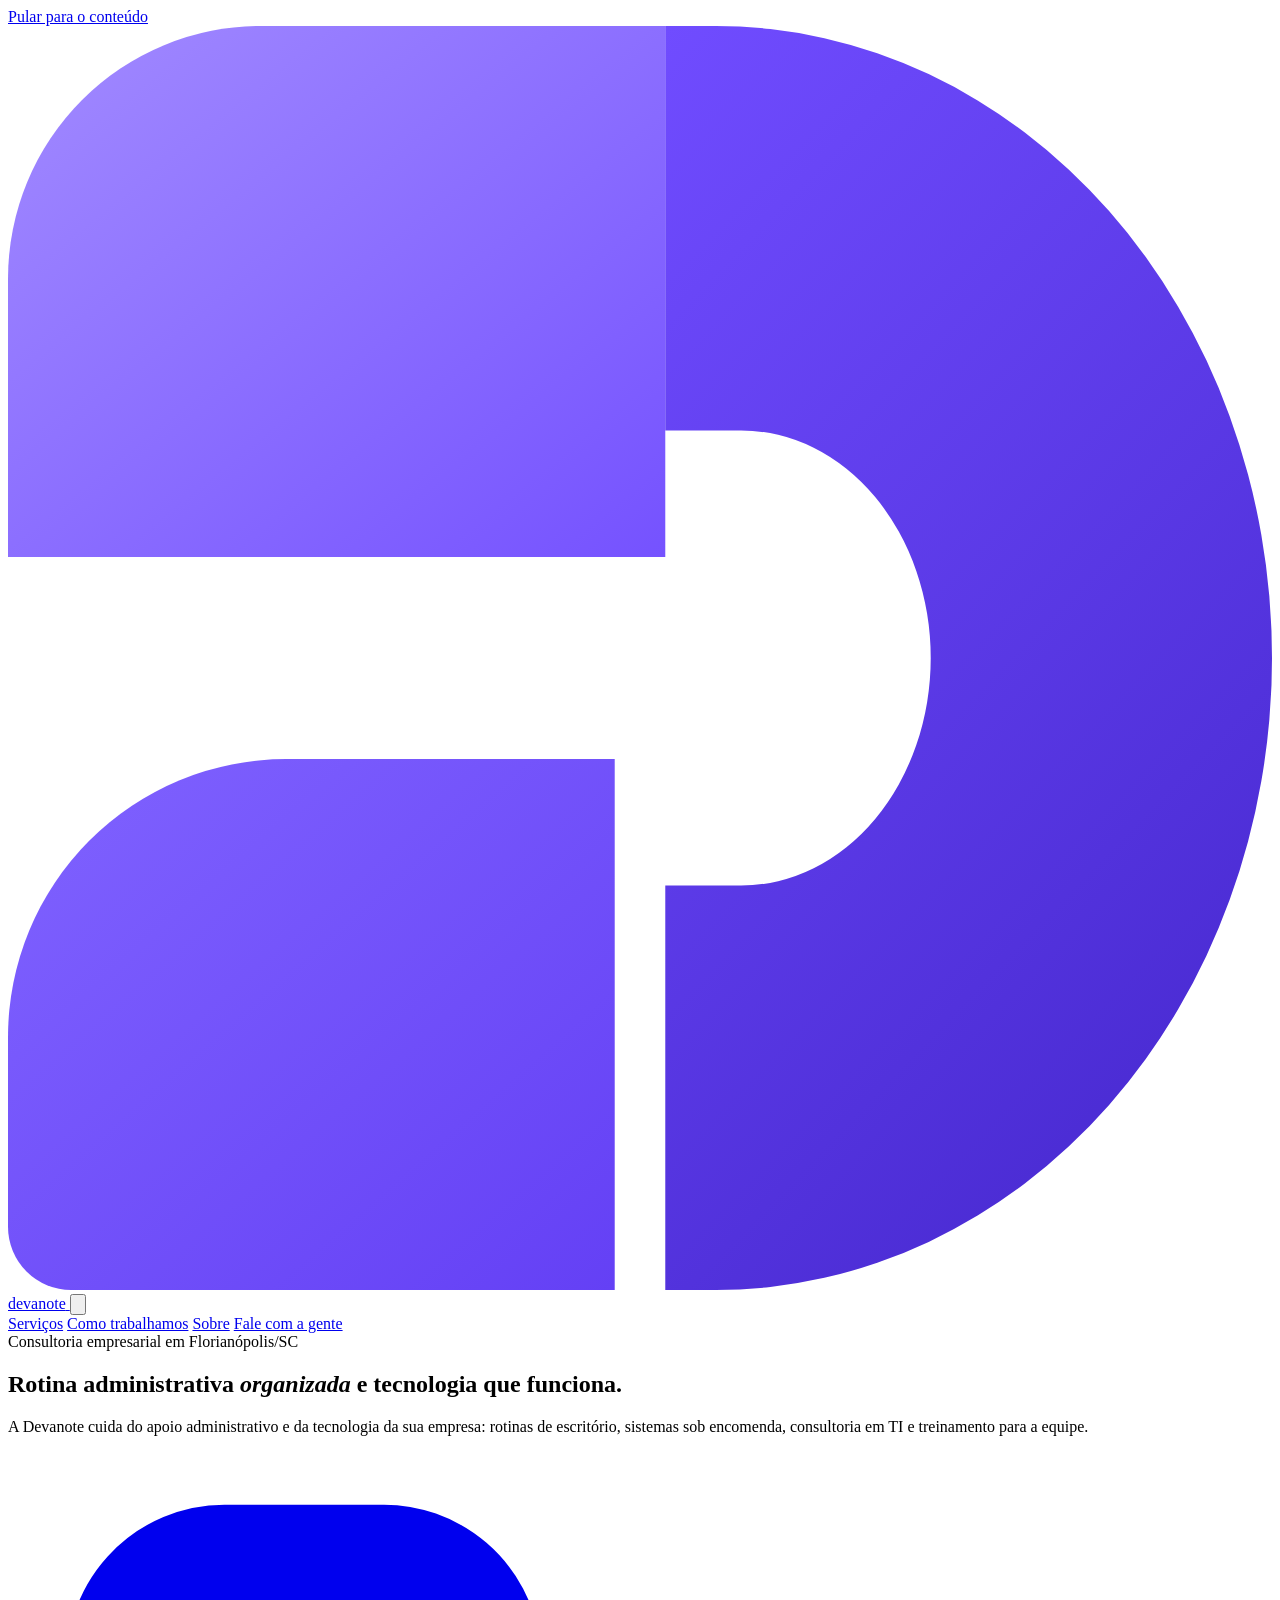
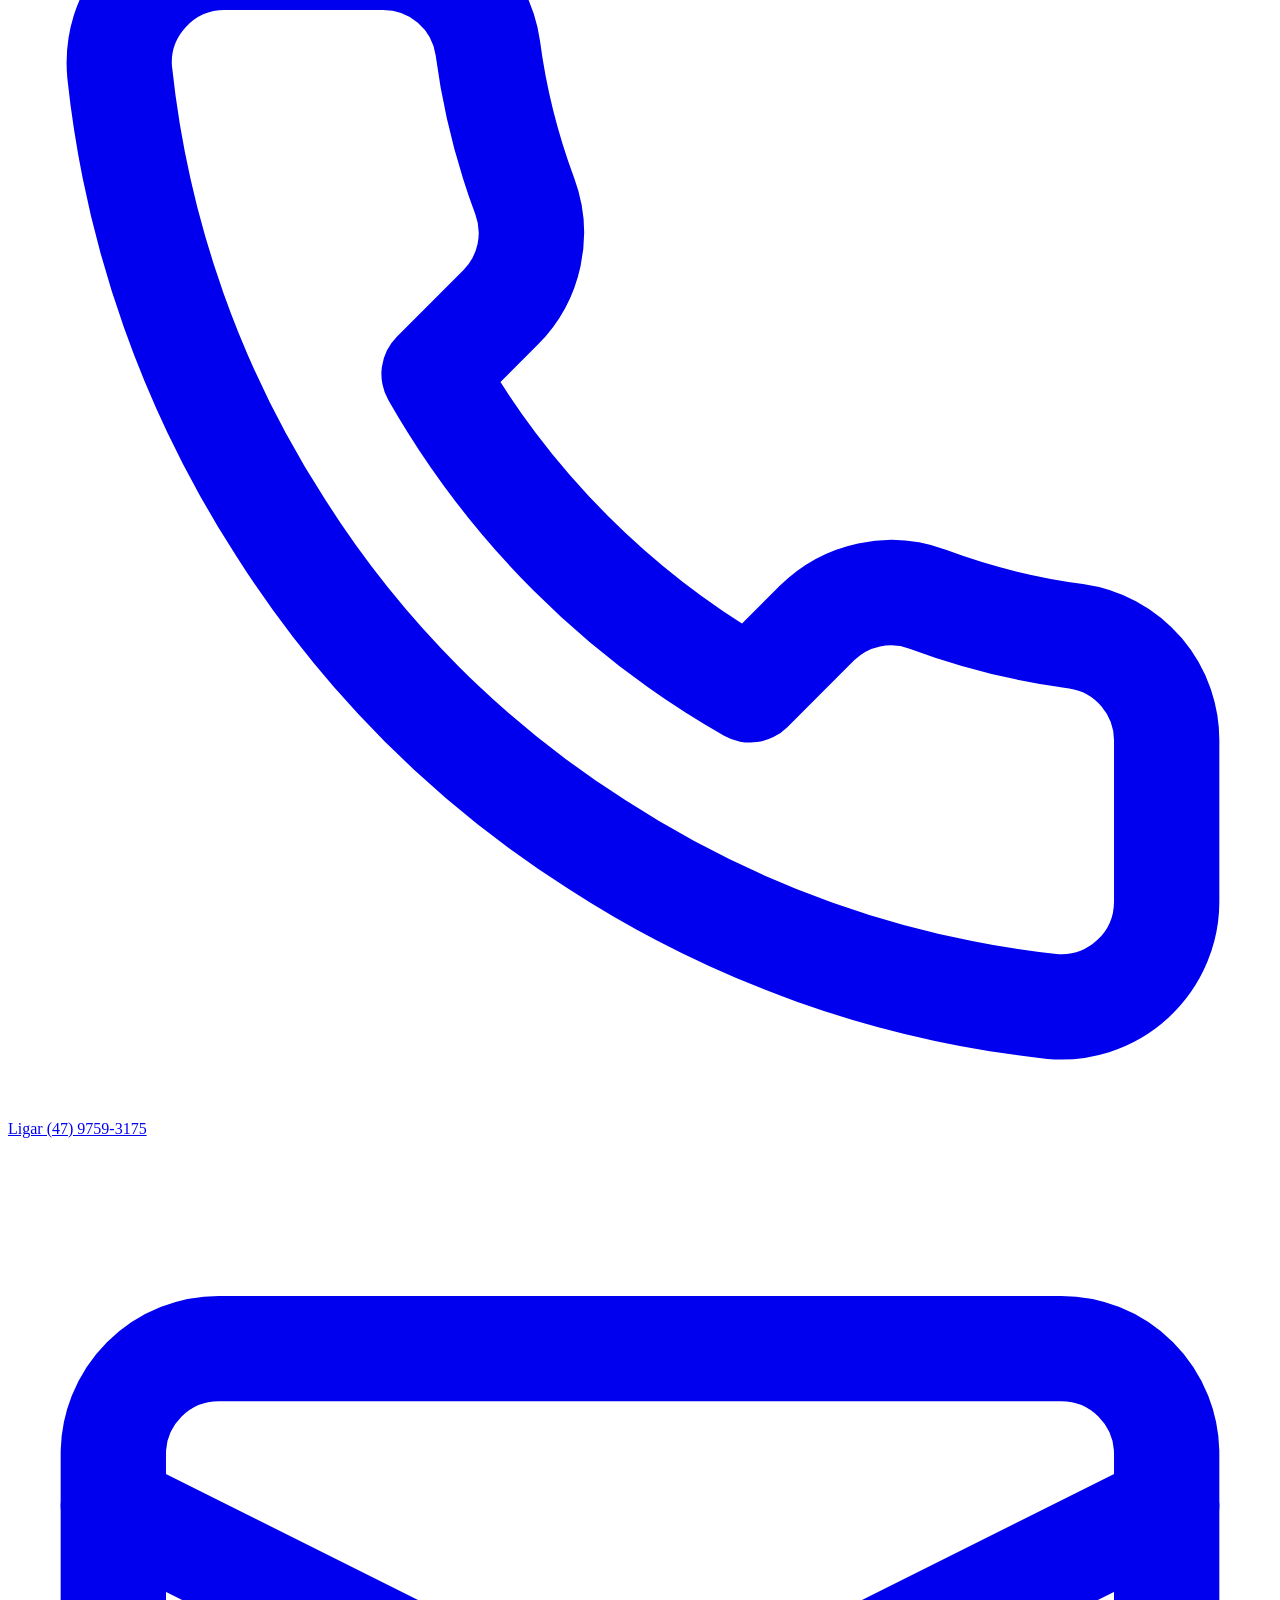
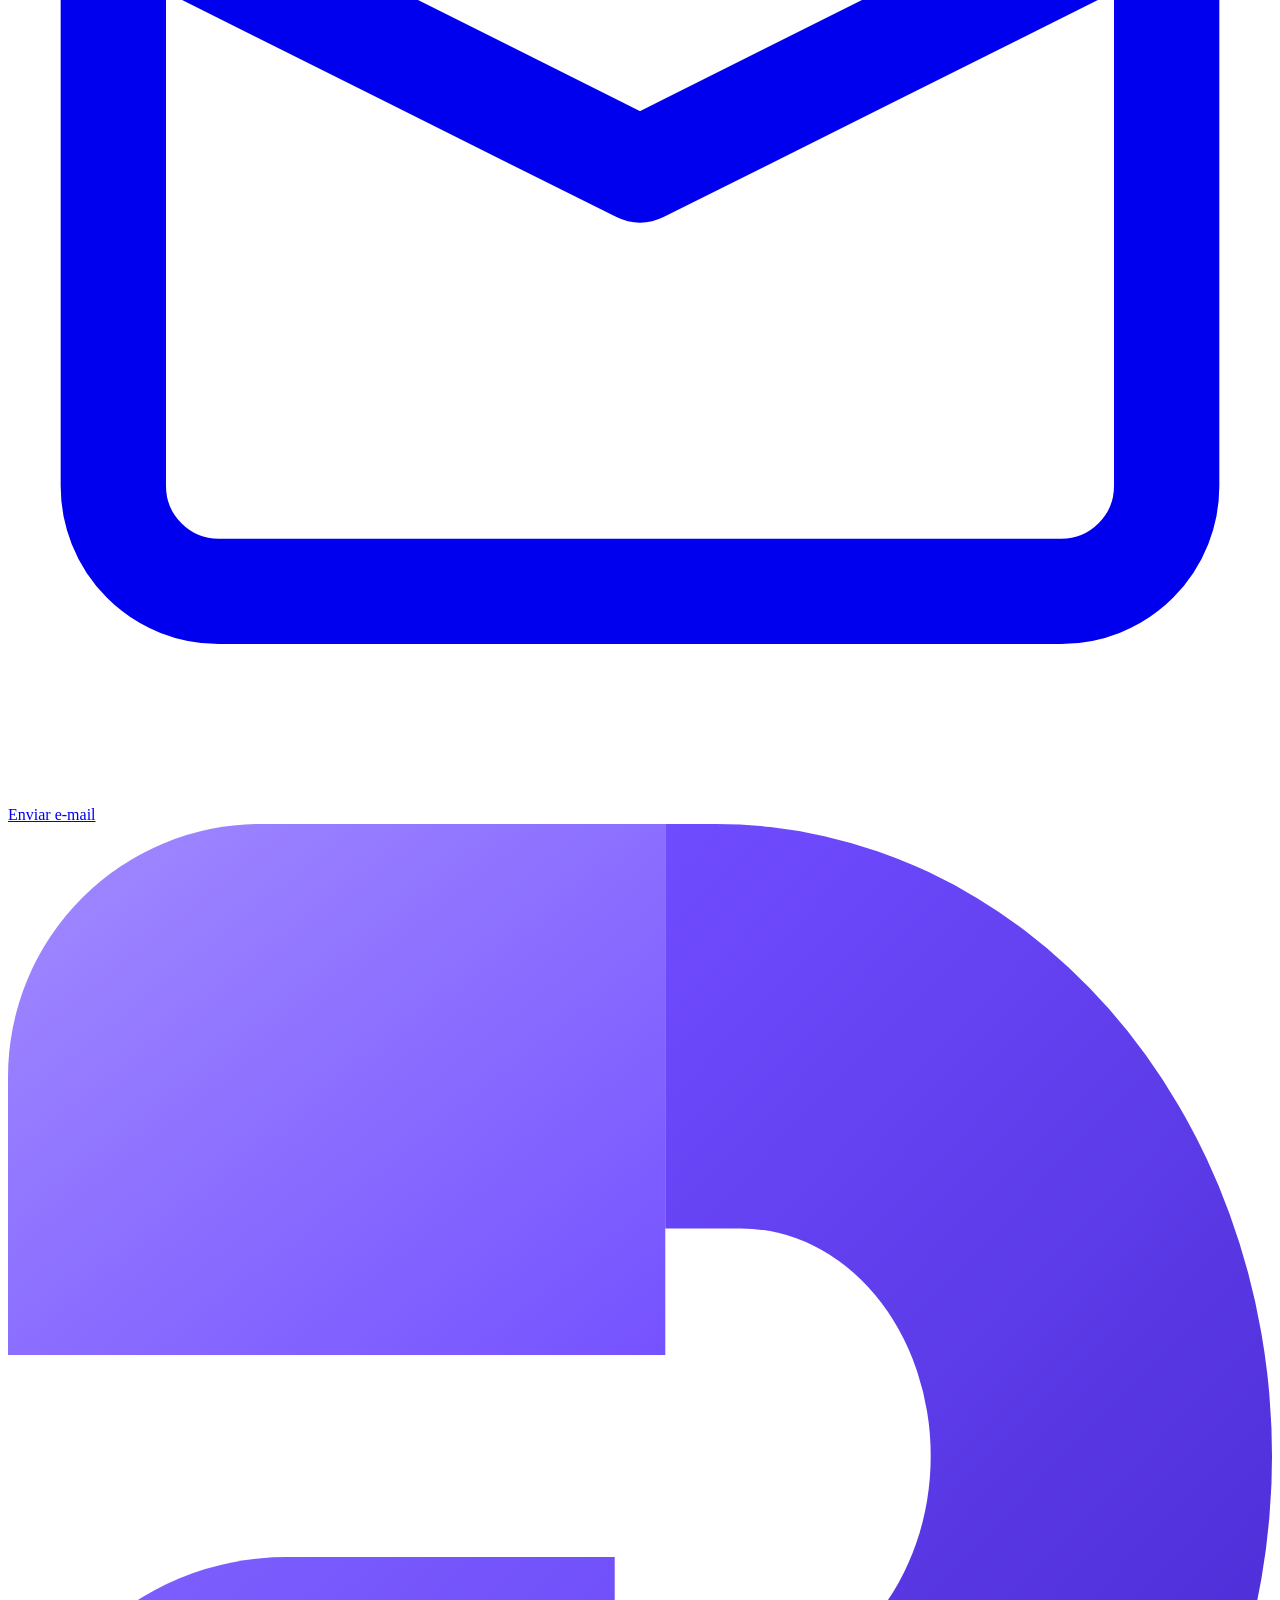
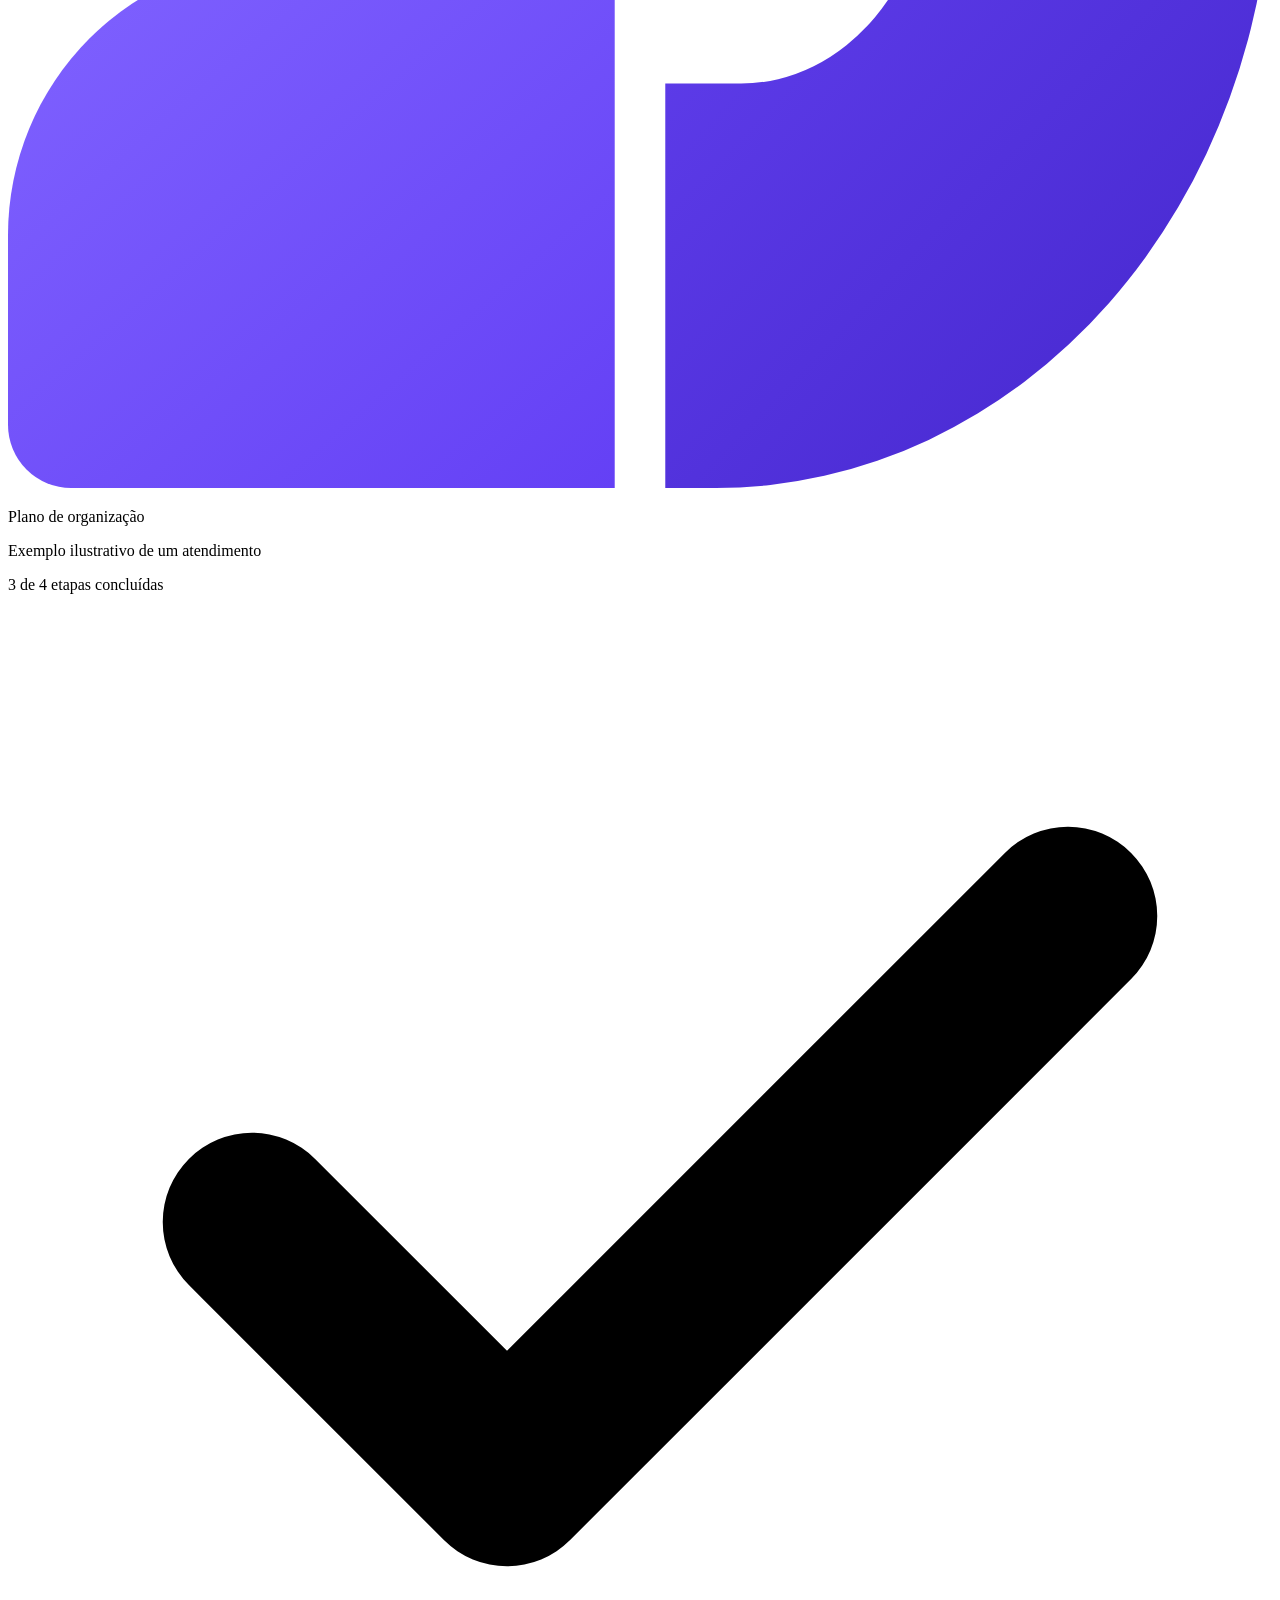
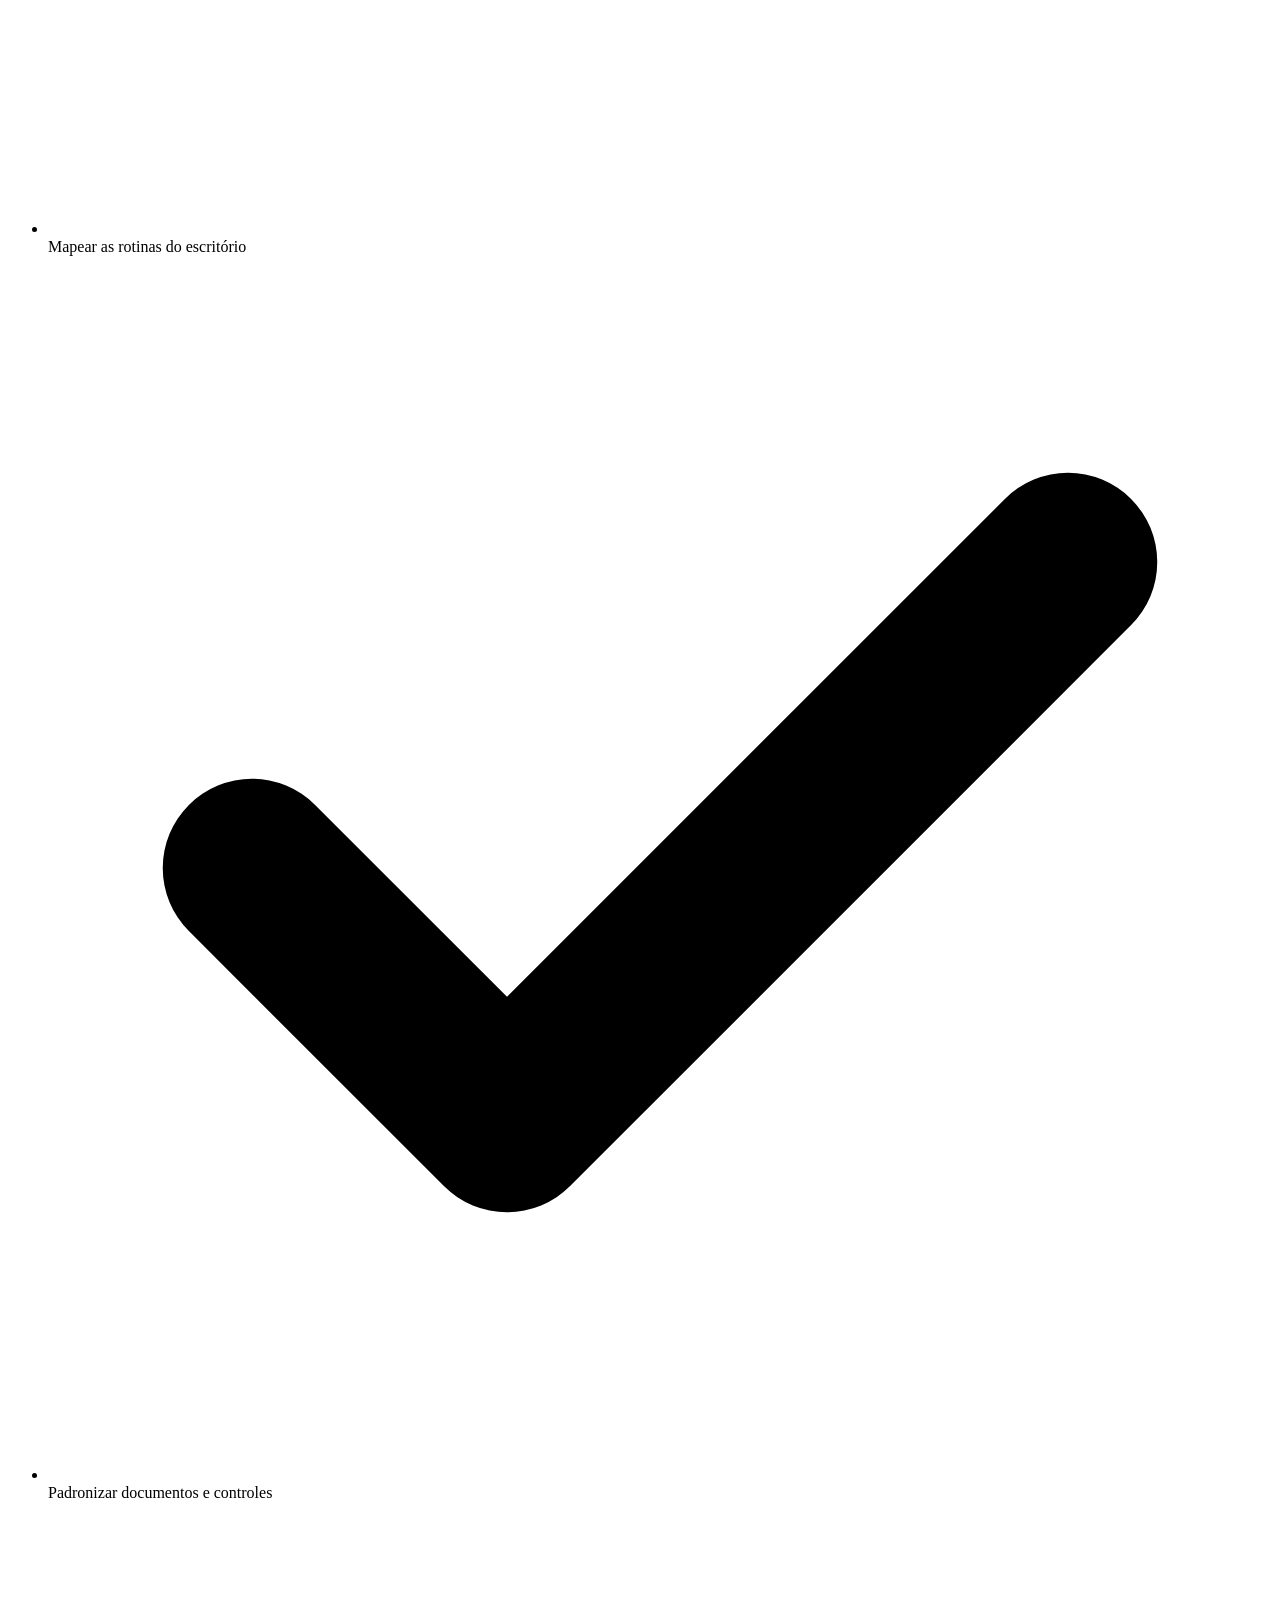
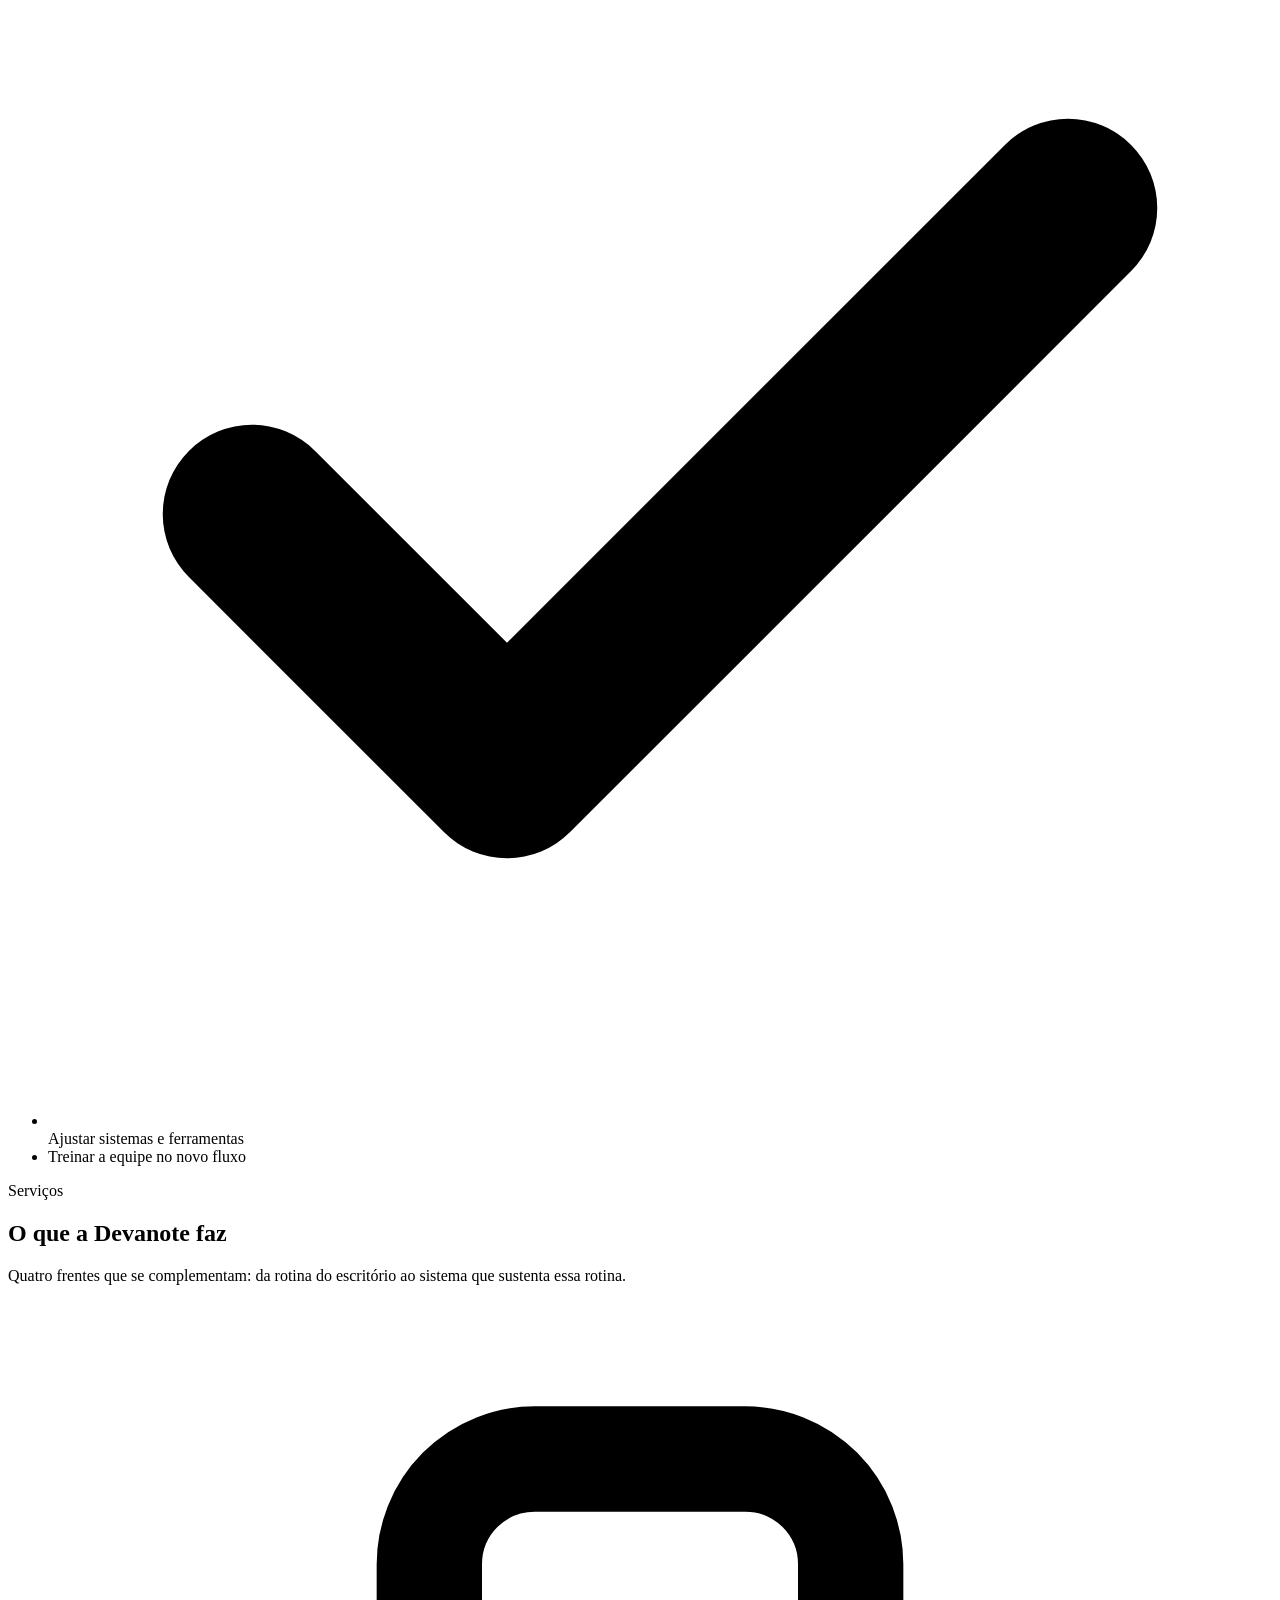
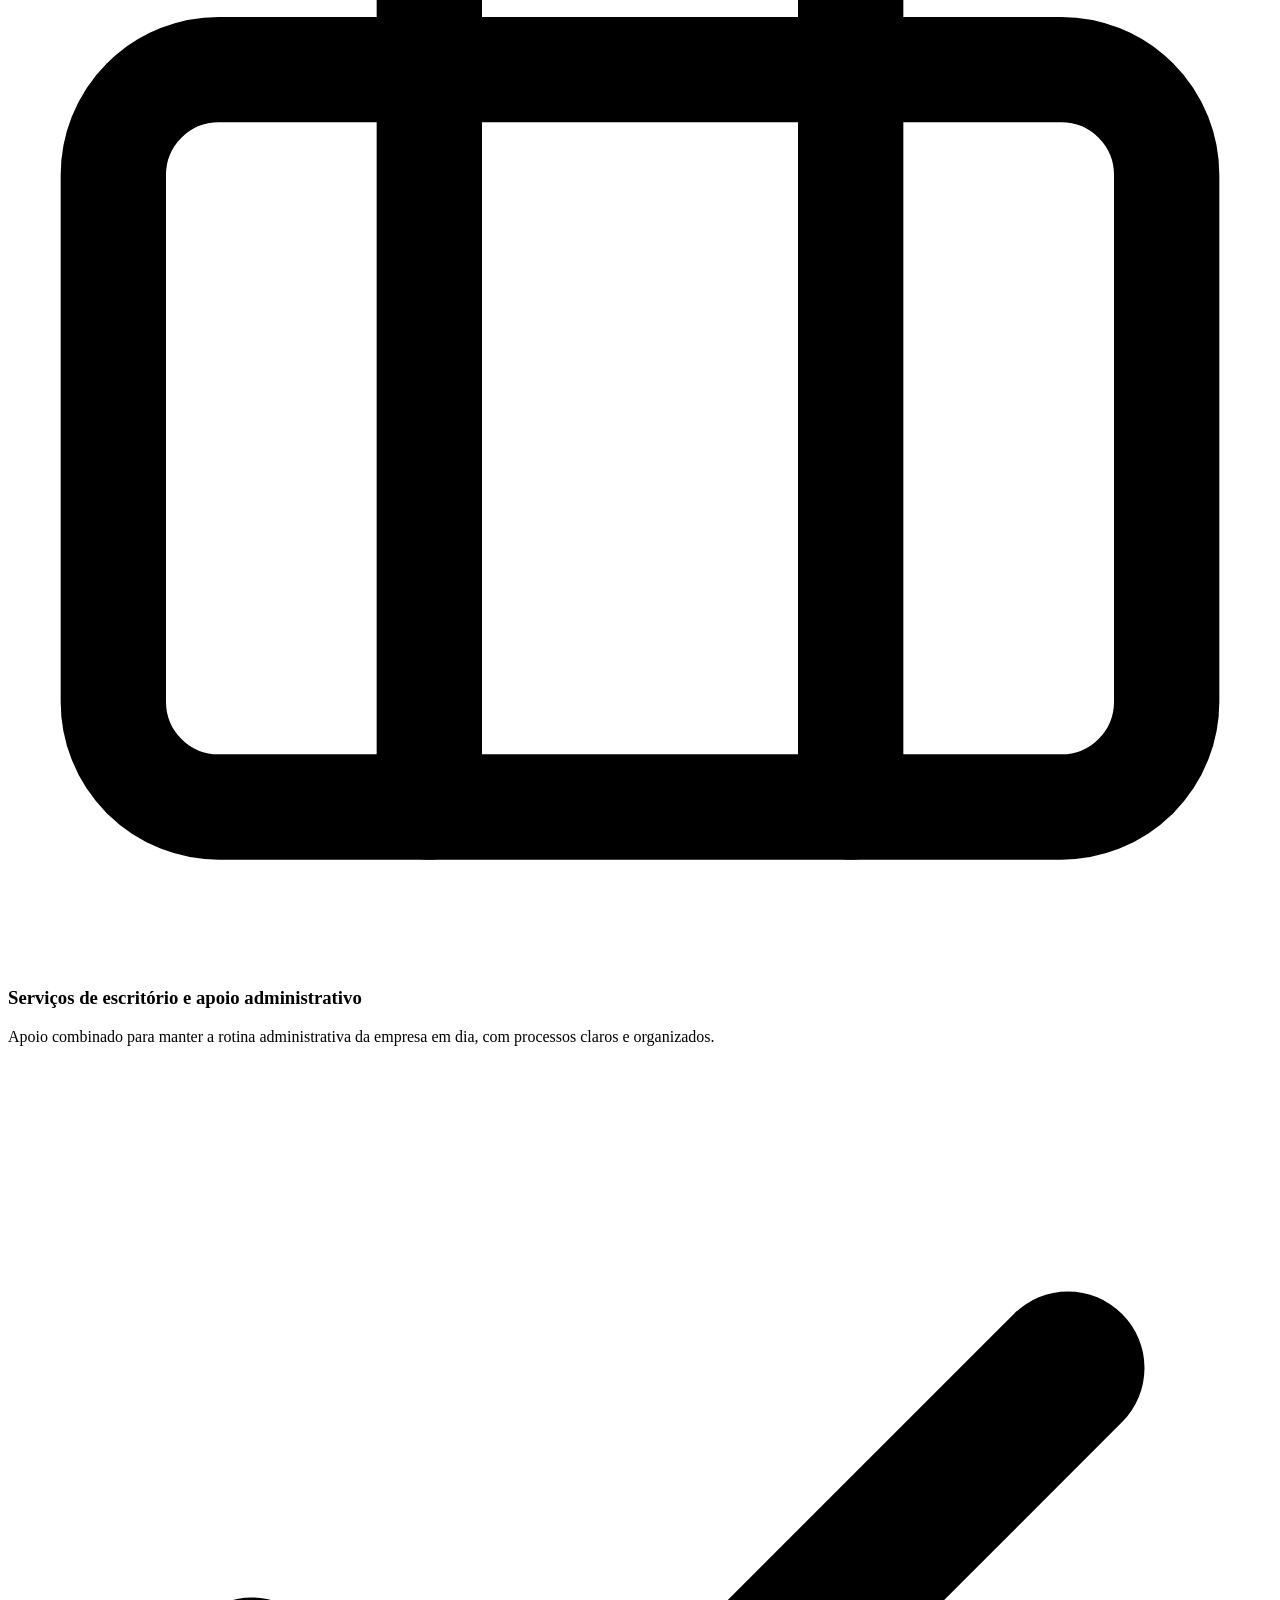
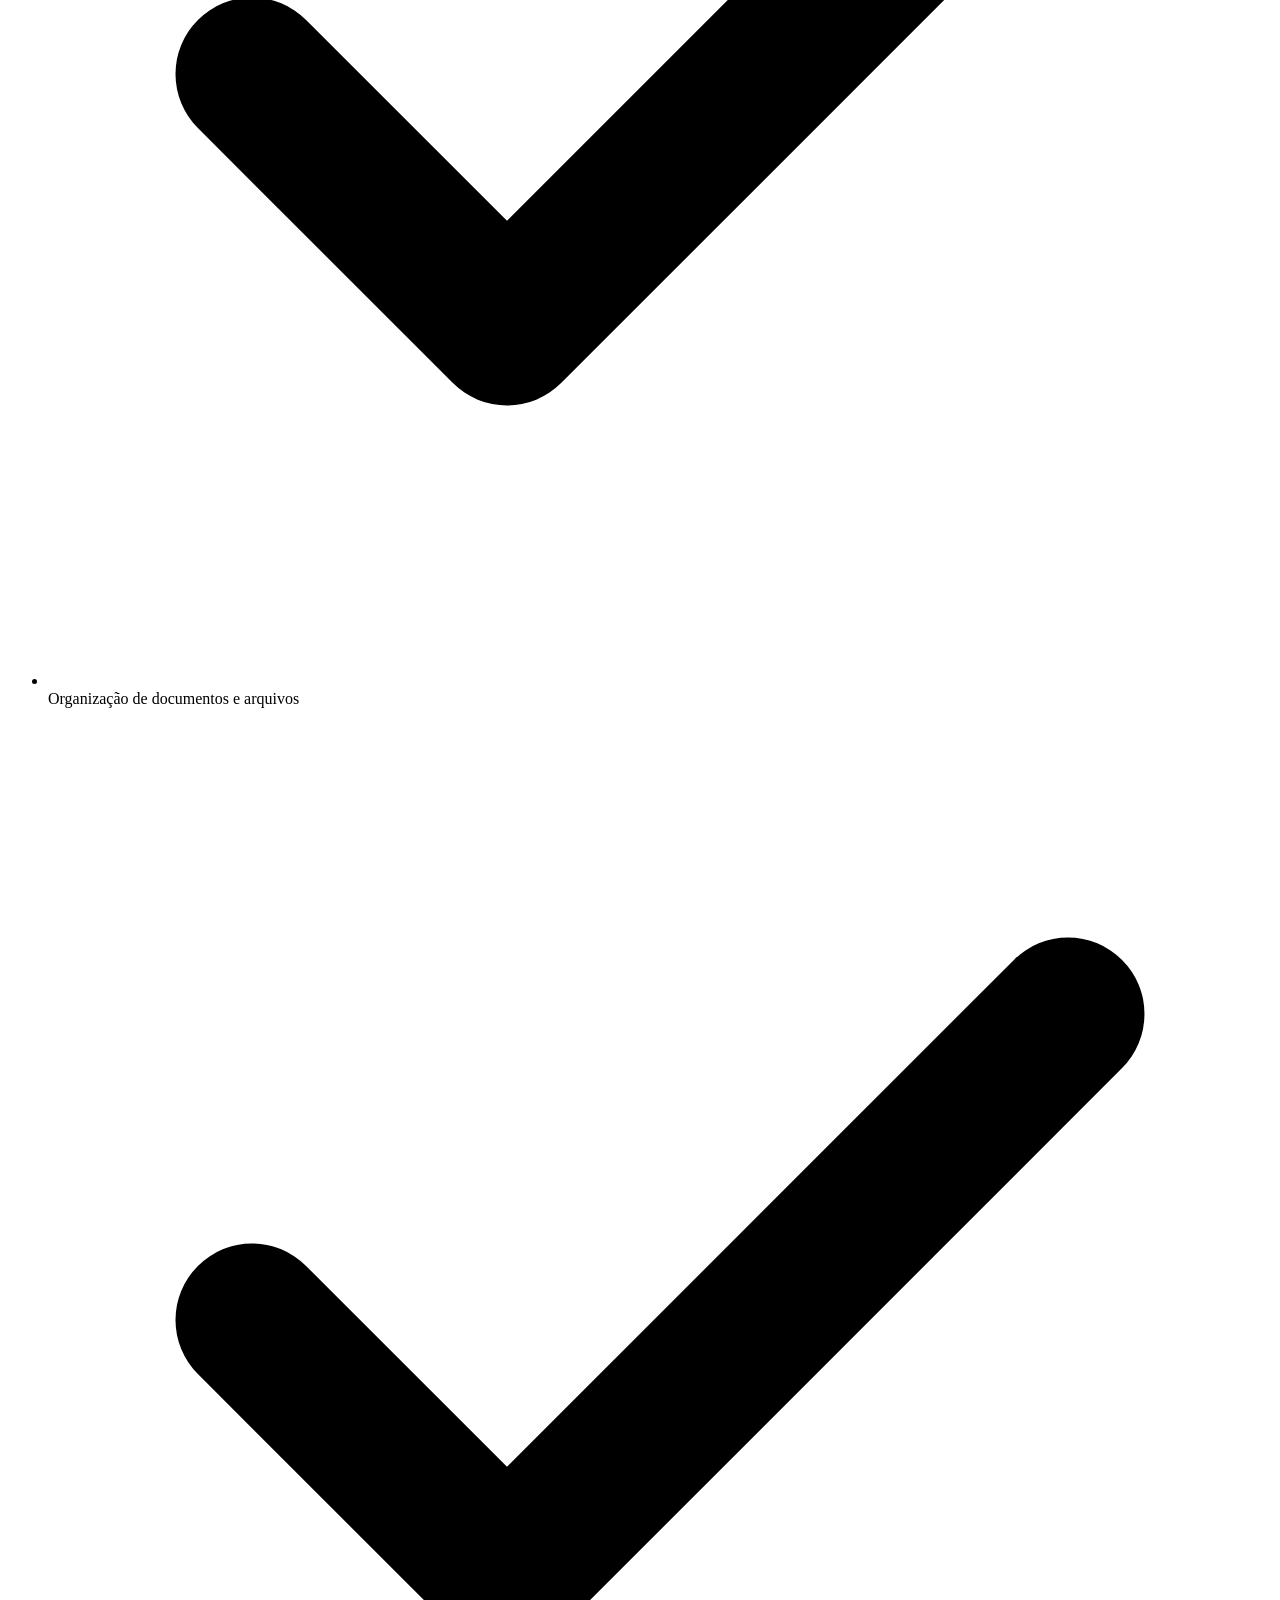
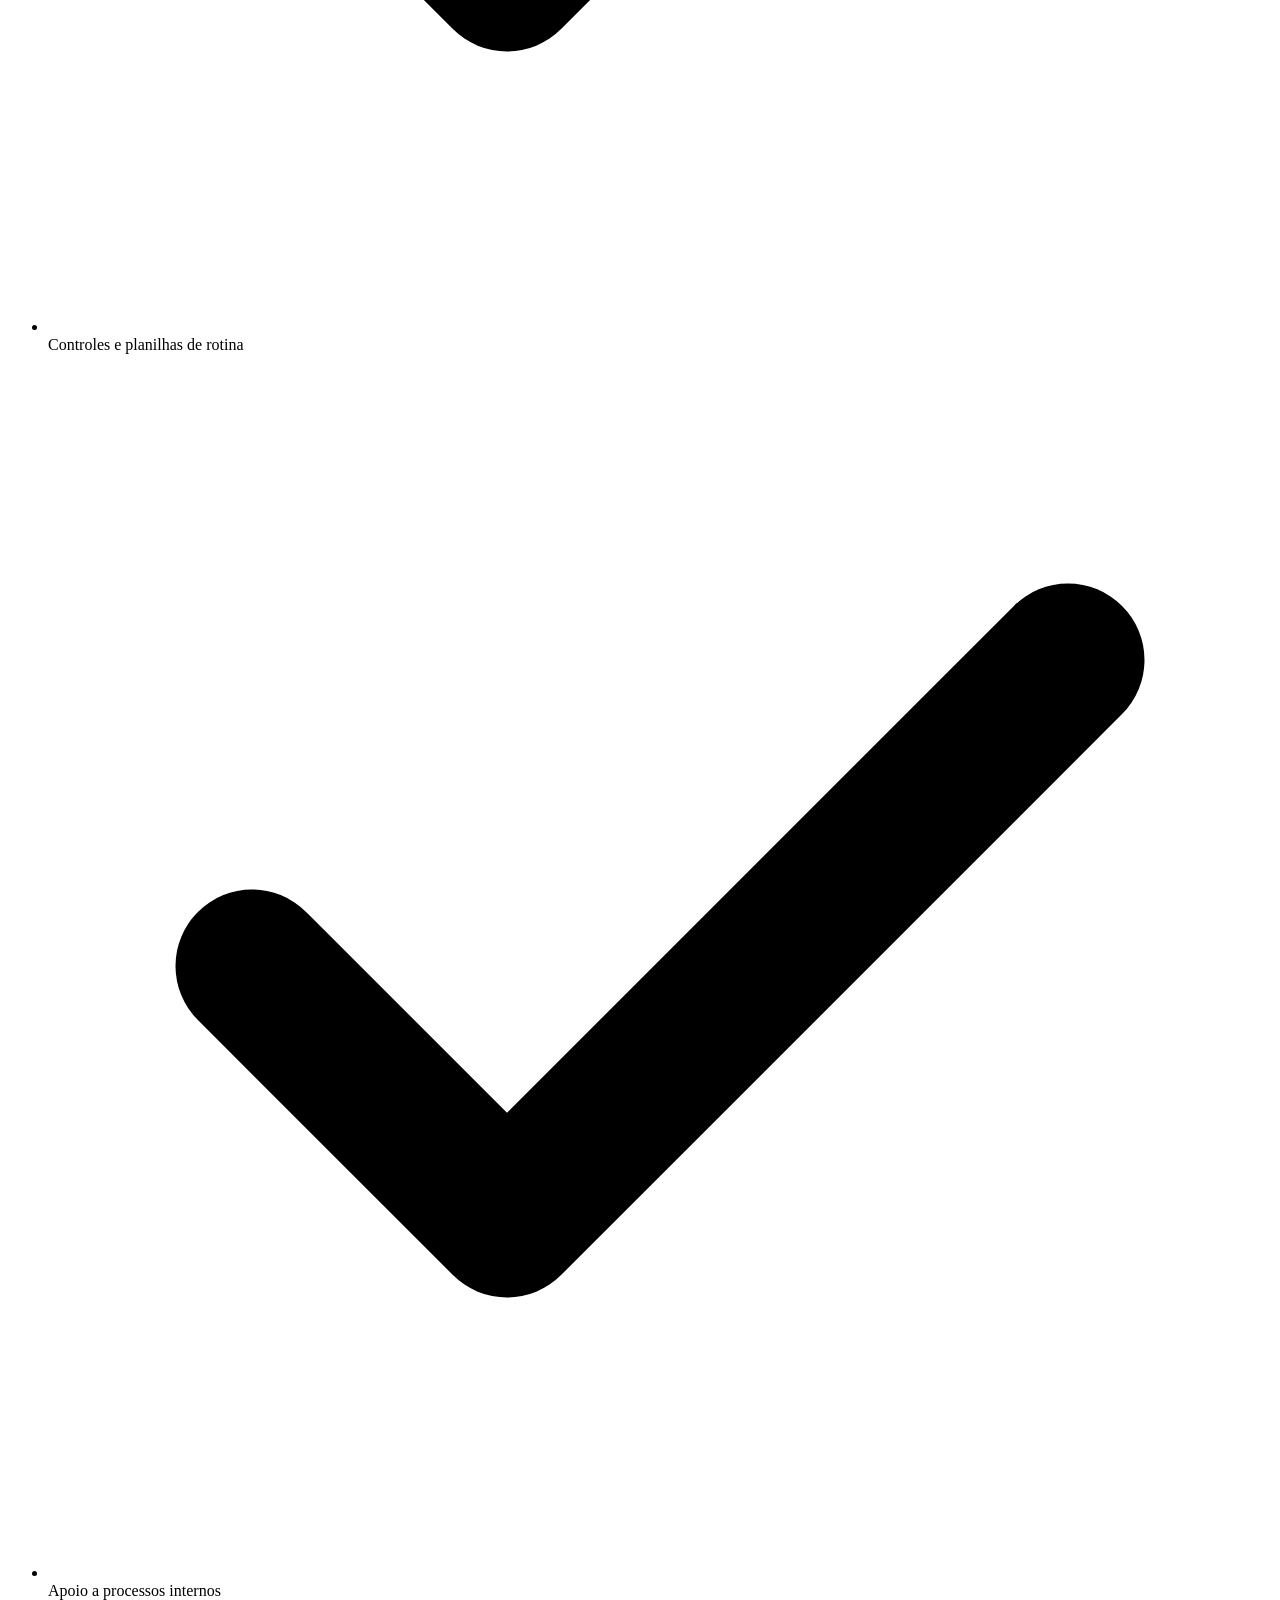
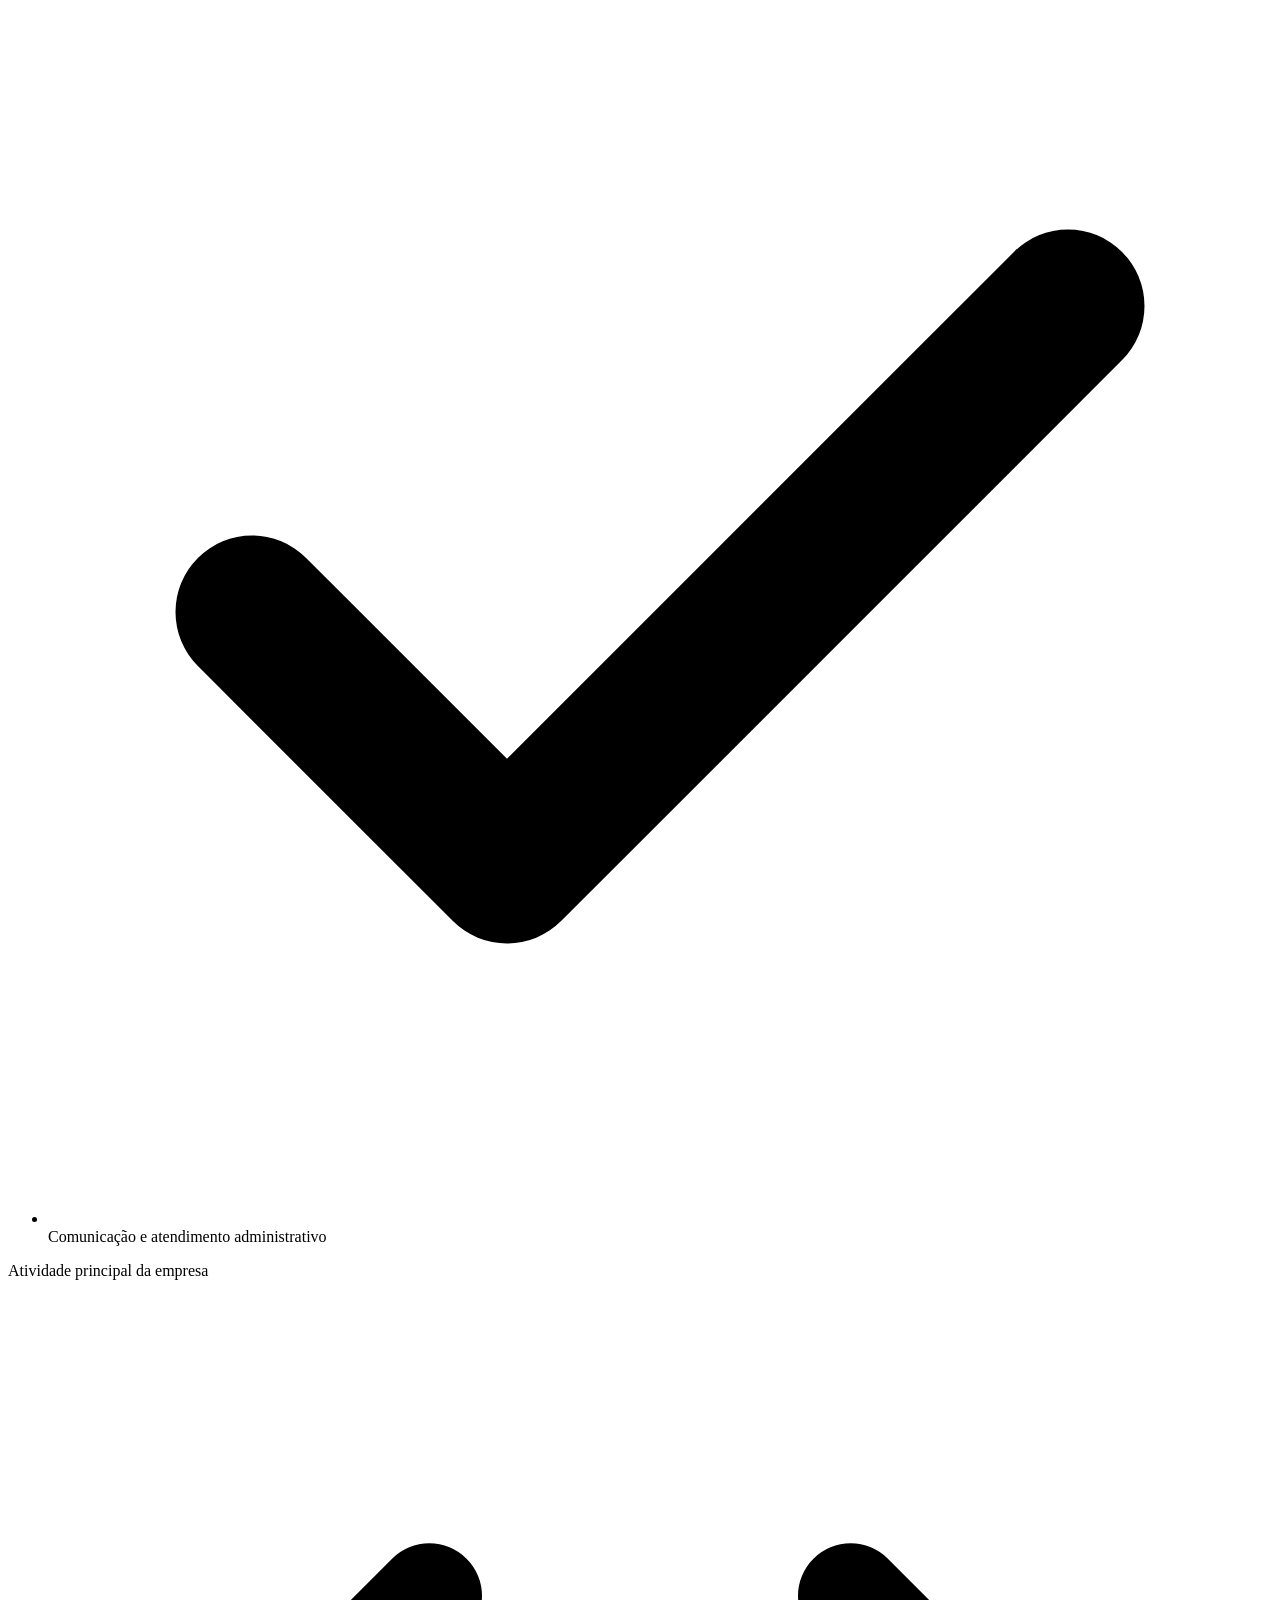
==== index.html @ d3a9ed6f "Add files via upload" ====
<!doctype html>
<html lang="pt-BR">
<head>
  <meta charset="utf-8">
  <meta name="viewport" content="width=device-width, initial-scale=1">
  <title>Devanote | Consultoria empresarial e apoio administrativo</title>
  <meta name="description" content="Apoio administrativo, software sob encomenda, consultoria em TI e treinamento em informática para empresas. Devanote, Florianópolis/SC.">
  <link rel="canonical" href="https://devanote.com.br/">
  <meta property="og:url" content="https://devanote.com.br/">
  <meta name="theme-color" content="#23214E">
  <link rel="icon" href="assets/favicon.svg" type="image/svg+xml">
  <link rel="icon" href="assets/favicon-32.png" sizes="32x32" type="image/png">
  <link rel="apple-touch-icon" href="assets/apple-touch-icon.png">
  <meta property="og:type" content="website">
  <meta property="og:locale" content="pt_BR">
  <meta property="og:site_name" content="Devanote">
  <meta property="og:title" content="Devanote | Consultoria empresarial e apoio administrativo">
  <meta property="og:description" content="Apoio administrativo, software sob encomenda, consultoria em TI e treinamento em informática. Florianópolis/SC.">
  <meta property="og:image" content="https://devanote.com.br/assets/og-image.png">
  <meta property="og:image:width" content="1200">
  <meta property="og:image:height" content="630">
  <meta name="twitter:card" content="summary_large_image">
  <link rel="preconnect" href="https://fonts.googleapis.com">
  <link rel="preconnect" href="https://fonts.gstatic.com" crossorigin>
  <link href="https://fonts.googleapis.com/css2?family=Figtree:wght@600;700&family=Inter:wght@400;500;600&family=Urbanist:wght@700&display=swap" rel="stylesheet">
  <link rel="stylesheet" href="assets/styles.css">
  <script type="application/ld+json">
  {
    "@context": "https://schema.org",
    "@type": "Organization",
    "url": "https://devanote.com.br/",
    "name": "DEVANOTE",
    "legalName": "DEVANOTE CONSULTORIA EMPRESARIAL LTDA",
    "taxID": "47.137.361/0001-48",
    "telephone": "+55 47 9759-3175",
    "email": "nico.ryberg@gmail.com",
    "address": {
      "@type": "PostalAddress",
      "streetAddress": "R. João Pio Duarte Silva, 1219, Sala 101B, Bairro Córrego Grande",
      "addressLocality": "Florianópolis",
      "addressRegion": "SC",
      "postalCode": "88.037-001",
      "addressCountry": "BR"
    }
  }
  </script>
</head>
<body>
  <a class="skip-link" href="#conteudo">Pular para o conteúdo</a>
  <svg width="0" height="0" style="position:absolute" aria-hidden="true" focusable="false">
    <defs>
      <linearGradient id="dvA" x1="0" y1="0" x2="1" y2="1"><stop offset="0" stop-color="#A28BFF"/><stop offset="1" stop-color="#7552FF"/></linearGradient>
      <linearGradient id="dvB" x1="0" y1="0" x2="0.5" y2="1"><stop offset="0" stop-color="#704CFF"/><stop offset="1" stop-color="#4B2CD4"/></linearGradient>
      <linearGradient id="dvC" x1="0" y1="0" x2="1" y2="1"><stop offset="0" stop-color="#8063FF"/><stop offset="1" stop-color="#6440F5"/></linearGradient>
      <symbol id="dv-mark" viewBox="0 0 100 100">
        <path d="M0 42V20A20 20 0 0 1 20 0H52V42Z" fill="url(#dvA)"/>
        <path d="M52 0H56A44 50 0 0 1 56 100H52V68H58A15 18 0 0 0 58 32H52Z" fill="url(#dvB)"/>
        <path d="M0 95V80A22 22 0 0 1 22 58H48V100H5A5 5 0 0 1 0 95Z" fill="url(#dvC)"/>
      </symbol>
    </defs>
  </svg>
  
  <header class="site-header">
    <div class="container header-inner">
      <a class="brand" href="#topo" aria-label="Devanote, início">
        <svg viewBox="0 0 100 100" aria-hidden="true"><use href="#dv-mark"/></svg>
        <span>devanote</span>
      </a>
      <button class="menu-toggle" type="button" aria-expanded="false" aria-controls="menu" aria-label="Abrir menu">
        <svg viewBox="0 0 24 24" fill="none" stroke="currentColor" stroke-width="2" stroke-linecap="round" aria-hidden="true"><line x1="4" y1="7" x2="20" y2="7"/><line x1="4" y1="12" x2="20" y2="12"/><line x1="4" y1="17" x2="20" y2="17"/></svg>
      </button>
      <nav class="nav" id="menu" aria-label="Principal">
        <a href="#servicos">Serviços</a>
        <a href="#como-trabalhamos">Como trabalhamos</a>
        <a href="#sobre">Sobre</a>
        <a class="btn btn-primary btn-small" href="#contato">Fale com a gente</a>
      </nav>
    </div>
  </header>

  <main id="conteudo">
    <section class="hero" id="topo">
      <div class="container">
        <div class="hero-panel">
          <div class="hero-grid">
            <div>
              <span class="pill">Consultoria empresarial em Florianópolis/SC</span>
              <h1>Rotina administrativa <em>organizada</em> e tecnologia que funciona.</h1>
              <p class="lead">A Devanote cuida do apoio administrativo e da tecnologia da sua empresa: rotinas de escritório, sistemas sob encomenda, consultoria em TI e treinamento para a equipe.</p>
              <div class="hero-actions">
                <a class="btn btn-primary" href="tel:+554797593175">
                  <svg viewBox="0 0 24 24" fill="none" stroke="currentColor" stroke-width="2" stroke-linecap="round" stroke-linejoin="round" aria-hidden="true"><path d="M22 16.92v3a2 2 0 0 1-2.18 2 19.79 19.79 0 0 1-8.63-3.07 19.5 19.5 0 0 1-6-6 19.79 19.79 0 0 1-3.07-8.67A2 2 0 0 1 4.11 2h3a2 2 0 0 1 2 1.72 12.84 12.84 0 0 0 .7 2.81 2 2 0 0 1-.45 2.11L8.09 9.91a16 16 0 0 0 6 6l1.27-1.27a2 2 0 0 1 2.11-.45 12.84 12.84 0 0 0 2.81.7A2 2 0 0 1 22 16.92z"/></svg>
                  Ligar (47) 9759-3175
                </a>
                <a class="btn btn-ghost" href="mailto:nico.ryberg@gmail.com?subject=Contato%20pelo%20site%20Devanote">
                  <svg viewBox="0 0 24 24" fill="none" stroke="currentColor" stroke-width="2" stroke-linecap="round" stroke-linejoin="round" aria-hidden="true"><rect x="2" y="4" width="20" height="16" rx="2"/><path d="m22 7-10 5L2 7"/></svg>
                  Enviar e-mail
                </a>
              </div>
            </div>

            <div class="note-card" aria-label="Exemplo ilustrativo de plano de organização">
              <div class="note-head">
                <svg viewBox="0 0 100 100" aria-hidden="true"><use href="#dv-mark"/></svg>
                <div>
                  <p class="note-title">Plano de organização</p>
                  <p class="note-sub">Exemplo ilustrativo de um atendimento</p>
                </div>
              </div>
              <div class="progress" aria-hidden="true"><span></span></div>
              <p class="progress-label">3 de 4 etapas concluídas</p>
              <ul class="note-list">
                <li><span class="check" aria-hidden="true"><svg viewBox="0 0 24 24" fill="none" stroke="currentColor" stroke-width="3.5" stroke-linecap="round" stroke-linejoin="round"><polyline points="20 6 9 17 4 12"/></svg></span>Mapear as rotinas do escritório</li>
                <li><span class="check" aria-hidden="true"><svg viewBox="0 0 24 24" fill="none" stroke="currentColor" stroke-width="3.5" stroke-linecap="round" stroke-linejoin="round"><polyline points="20 6 9 17 4 12"/></svg></span>Padronizar documentos e controles</li>
                <li><span class="check" aria-hidden="true"><svg viewBox="0 0 24 24" fill="none" stroke="currentColor" stroke-width="3.5" stroke-linecap="round" stroke-linejoin="round"><polyline points="20 6 9 17 4 12"/></svg></span>Ajustar sistemas e ferramentas</li>
                <li><span class="check pending" aria-hidden="true"></span>Treinar a equipe no novo fluxo</li>
              </ul>
            </div>
          </div>
        </div>
      </div>
    </section>

    <section class="section" id="servicos" aria-labelledby="servicos-titulo">
      <div class="container">
        <div class="section-head">
          <span class="label">Serviços</span>
          <h2 id="servicos-titulo">O que a Devanote faz</h2>
          <p>Quatro frentes que se complementam: da rotina do escritório ao sistema que sustenta essa rotina.</p>
        </div>

        <div class="services">
          <article class="service service-main">
            <span class="icon" aria-hidden="true"><svg viewBox="0 0 24 24" fill="none" stroke="currentColor" stroke-width="2" stroke-linecap="round" stroke-linejoin="round"><rect x="2" y="7" width="20" height="14" rx="2"/><path d="M16 21V5a2 2 0 0 0-2-2h-4a2 2 0 0 0-2 2v16"/></svg></span>
            <h3>Serviços de escritório e apoio administrativo</h3>
            <p>Apoio combinado para manter a rotina administrativa da empresa em dia, com processos claros e organizados.</p>
            <ul>
              <li><svg viewBox="0 0 24 24" fill="none" stroke="currentColor" stroke-width="3" stroke-linecap="round" stroke-linejoin="round" aria-hidden="true"><polyline points="20 6 9 17 4 12"/></svg>Organização de documentos e arquivos</li>
              <li><svg viewBox="0 0 24 24" fill="none" stroke="currentColor" stroke-width="3" stroke-linecap="round" stroke-linejoin="round" aria-hidden="true"><polyline points="20 6 9 17 4 12"/></svg>Controles e planilhas de rotina</li>
              <li><svg viewBox="0 0 24 24" fill="none" stroke="currentColor" stroke-width="3" stroke-linecap="round" stroke-linejoin="round" aria-hidden="true"><polyline points="20 6 9 17 4 12"/></svg>Apoio a processos internos</li>
              <li><svg viewBox="0 0 24 24" fill="none" stroke="currentColor" stroke-width="3" stroke-linecap="round" stroke-linejoin="round" aria-hidden="true"><polyline points="20 6 9 17 4 12"/></svg>Comunicação e atendimento administrativo</li>
            </ul>
            <span class="tag-main">Atividade principal da empresa</span>
          </article>

          <article class="service">
            <span class="icon" aria-hidden="true"><svg viewBox="0 0 24 24" fill="none" stroke="currentColor" stroke-width="2" stroke-linecap="round" stroke-linejoin="round"><polyline points="16 18 22 12 16 6"/><polyline points="8 6 2 12 8 18"/></svg></span>
            <h3>Desenvolvimento de software sob encomenda</h3>
            <p>Sistemas e ferramentas feitos para o processo da sua empresa, do levantamento à entrega.</p>
          </article>

          <article class="service">
            <span class="icon" aria-hidden="true"><svg viewBox="0 0 24 24" fill="none" stroke="currentColor" stroke-width="2" stroke-linecap="round" stroke-linejoin="round"><rect x="2" y="3" width="20" height="14" rx="2"/><line x1="8" y1="21" x2="16" y2="21"/><line x1="12" y1="17" x2="12" y2="21"/></svg></span>
            <h3>Consultoria em tecnologia da informação</h3>
            <p>Orientação para escolher, organizar e usar melhor as ferramentas e a estrutura de TI.</p>
          </article>

          <article class="service">
            <span class="icon" aria-hidden="true"><svg viewBox="0 0 24 24" fill="none" stroke="currentColor" stroke-width="2" stroke-linecap="round" stroke-linejoin="round"><path d="M22 10 12 5 2 10l10 5 10-5z"/><path d="M6 12v5c3 3 9 3 12 0v-5"/></svg></span>
            <h3>Treinamento em informática</h3>
            <p>Capacitação da equipe nas ferramentas do dia a dia e nos sistemas implantados.</p>
          </article>
        </div>
      </div>
    </section>

    <section class="section steps-wrap" id="como-trabalhamos" aria-labelledby="como-titulo">
      <div class="container">
        <div class="section-head">
          <span class="label">Como trabalhamos</span>
          <h2 id="como-titulo">Do primeiro contato à rotina funcionando</h2>
        </div>
        <ol class="steps">
          <li>
            <h3>Conversa inicial</h3>
            <p>Você conta como a empresa funciona hoje e onde estão os gargalos.</p>
          </li>
          <li>
            <h3>Diagnóstico</h3>
            <p>Levantamos rotinas, ferramentas e prioridades para entender o cenário.</p>
          </li>
          <li>
            <h3>Proposta</h3>
            <p>Escopo e prazos definidos por escrito antes de começar.</p>
          </li>
          <li>
            <h3>Execução</h3>
            <p>Colocamos o plano em prática e acompanhamos os resultados com você.</p>
          </li>
        </ol>
      </div>
    </section>

    <section class="section" id="sobre" aria-labelledby="sobre-titulo">
      <div class="container">
        <div class="about-panel">
        <div class="about-grid">
        <div class="about-text">
          <span class="label">Sobre</span>
          <h2 id="sobre-titulo">Sobre a Devanote</h2>
          <p>A Devanote Consultoria Empresarial LTDA presta serviços de escritório e apoio administrativo, desenvolvimento de software sob encomenda, consultoria em tecnologia da informação e treinamento em informática.</p>
          <p>Com sede em Florianópolis/SC, a empresa une organização administrativa e tecnologia aplicada ao dia a dia dos seus clientes.</p>
        </div>
        <div class="company-card">
          <dl>
            <div class="row"><dt>Razão social</dt><dd>DEVANOTE CONSULTORIA EMPRESARIAL LTDA</dd></div>
            <div class="row"><dt>Nome fantasia</dt><dd>DEVANOTE</dd></div>
            <div class="row"><dt>CNPJ</dt><dd>47.137.361/0001-48</dd></div>
            <div class="row"><dt>Atividade principal</dt><dd>82.11-3/00 Serviços combinados de escritório e apoio administrativo</dd></div>
            <div class="row"><dt>Endereço</dt><dd>R. João Pio Duarte Silva, 1219, Sala 101B<br>Bairro Córrego Grande, Florianópolis/SC<br>CEP 88.037-001</dd></div>
          </dl>
        </div>
      </div>
      </div>
      </div>
    </section>

    <section class="section" id="contato" aria-labelledby="contato-titulo">
      <div class="container">
        <div class="contact-panel">
        <div>
          <span class="label">Contato</span>
          <h2 id="contato-titulo">Vamos conversar?</h2>
          <p class="lead">Fale com a Devanote por telefone ou e-mail para conhecer os serviços ou pedir uma proposta.</p>
          <a class="btn btn-primary" href="tel:+554797593175">Ligar agora</a>
        </div>
        <div class="contact-list">
          <a class="contact-item" href="tel:+554797593175">
            <span class="icon" aria-hidden="true"><svg viewBox="0 0 24 24" fill="none" stroke="currentColor" stroke-width="2" stroke-linecap="round" stroke-linejoin="round"><path d="M22 16.92v3a2 2 0 0 1-2.18 2 19.79 19.79 0 0 1-8.63-3.07 19.5 19.5 0 0 1-6-6 19.79 19.79 0 0 1-3.07-8.67A2 2 0 0 1 4.11 2h3a2 2 0 0 1 2 1.72 12.84 12.84 0 0 0 .7 2.81 2 2 0 0 1-.45 2.11L8.09 9.91a16 16 0 0 0 6 6l1.27-1.27a2 2 0 0 1 2.11-.45 12.84 12.84 0 0 0 2.81.7A2 2 0 0 1 22 16.92z"/></svg></span>
            <span><small>Telefone</small><strong>(47) 9759-3175</strong></span>
          </a>
          <a class="contact-item" href="mailto:nico.ryberg@gmail.com?subject=Contato%20pelo%20site%20Devanote">
            <span class="icon" aria-hidden="true"><svg viewBox="0 0 24 24" fill="none" stroke="currentColor" stroke-width="2" stroke-linecap="round" stroke-linejoin="round"><rect x="2" y="4" width="20" height="16" rx="2"/><path d="m22 7-10 5L2 7"/></svg></span>
            <span><small>E-mail</small><strong>nico.ryberg@gmail.com</strong></span>
          </a>
          <a class="contact-item" href="https://www.google.com/maps/search/?api=1&amp;query=R.%20Jo%C3%A3o%20Pio%20Duarte%20Silva%2C%201219%2C%20C%C3%B3rrego%20Grande%2C%20Florian%C3%B3polis%20SC%2C%2088037-001" target="_blank" rel="noopener">
            <span class="icon" aria-hidden="true"><svg viewBox="0 0 24 24" fill="none" stroke="currentColor" stroke-width="2" stroke-linecap="round" stroke-linejoin="round"><path d="M20 10c0 6-8 12-8 12s-8-6-8-12a8 8 0 0 1 16 0Z"/><circle cx="12" cy="10" r="3"/></svg></span>
            <span><small>Endereço (abre no mapa)</small><strong>R. João Pio Duarte Silva, 1219, Sala 101B, Bairro Córrego Grande, Florianópolis/SC, CEP 88.037-001</strong></span>
          </a>
        </div>
      </div>
      </div>
    </section>
  </main>

  <footer class="site-footer">
    <div class="container">
      <div class="footer-grid">
        <div>
          <a class="brand" href="index.html" aria-label="Devanote, início">
            <svg viewBox="0 0 100 100" aria-hidden="true"><use href="#dv-mark"/></svg>
            <span>devanote</span>
          </a>
          <p>DEVANOTE CONSULTORIA EMPRESARIAL LTDA</p>
          <p>CNPJ 47.137.361/0001-48</p>
        </div>
        <div>
          <h2>Endereço e contato</h2>
          <p>R. João Pio Duarte Silva, 1219, Sala 101B<br>Bairro Córrego Grande, Florianópolis/SC<br>CEP 88.037-001</p>
          <p><a href="tel:+554797593175">(47) 9759-3175</a></p>
          <p><a href="mailto:nico.ryberg@gmail.com">nico.ryberg@gmail.com</a></p>
        </div>
        <div>
          <h2>Institucional</h2>
          <ul class="footer-links">
            <li><a href="index.html#servicos">Serviços</a></li>
            <li><a href="index.html#sobre">Sobre</a></li>
            <li><a href="privacidade.html">Política de Privacidade</a></li>
            <li><a href="termos.html">Termos de Uso</a></li>
          </ul>
        </div>
      </div>
      <p class="footer-bottom">© 2026 DEVANOTE CONSULTORIA EMPRESARIAL LTDA. Todos os direitos reservados.</p>
    </div>
  </footer>

  <script>
    (function () {
      var btn = document.querySelector('.menu-toggle');
      var nav = document.getElementById('menu');
      if (!btn || !nav) return;
      function setOpen(open) {
        nav.classList.toggle('open', open);
        btn.setAttribute('aria-expanded', String(open));
        btn.setAttribute('aria-label', open ? 'Fechar menu' : 'Abrir menu');
      }
      btn.addEventListener('click', function () { setOpen(!nav.classList.contains('open')); });
      nav.addEventListener('click', function (e) { if (e.target.closest('a')) setOpen(false); });
      document.addEventListener('keydown', function (e) { if (e.key === 'Escape') setOpen(false); });
    })();
  </script>
</body>
</html>
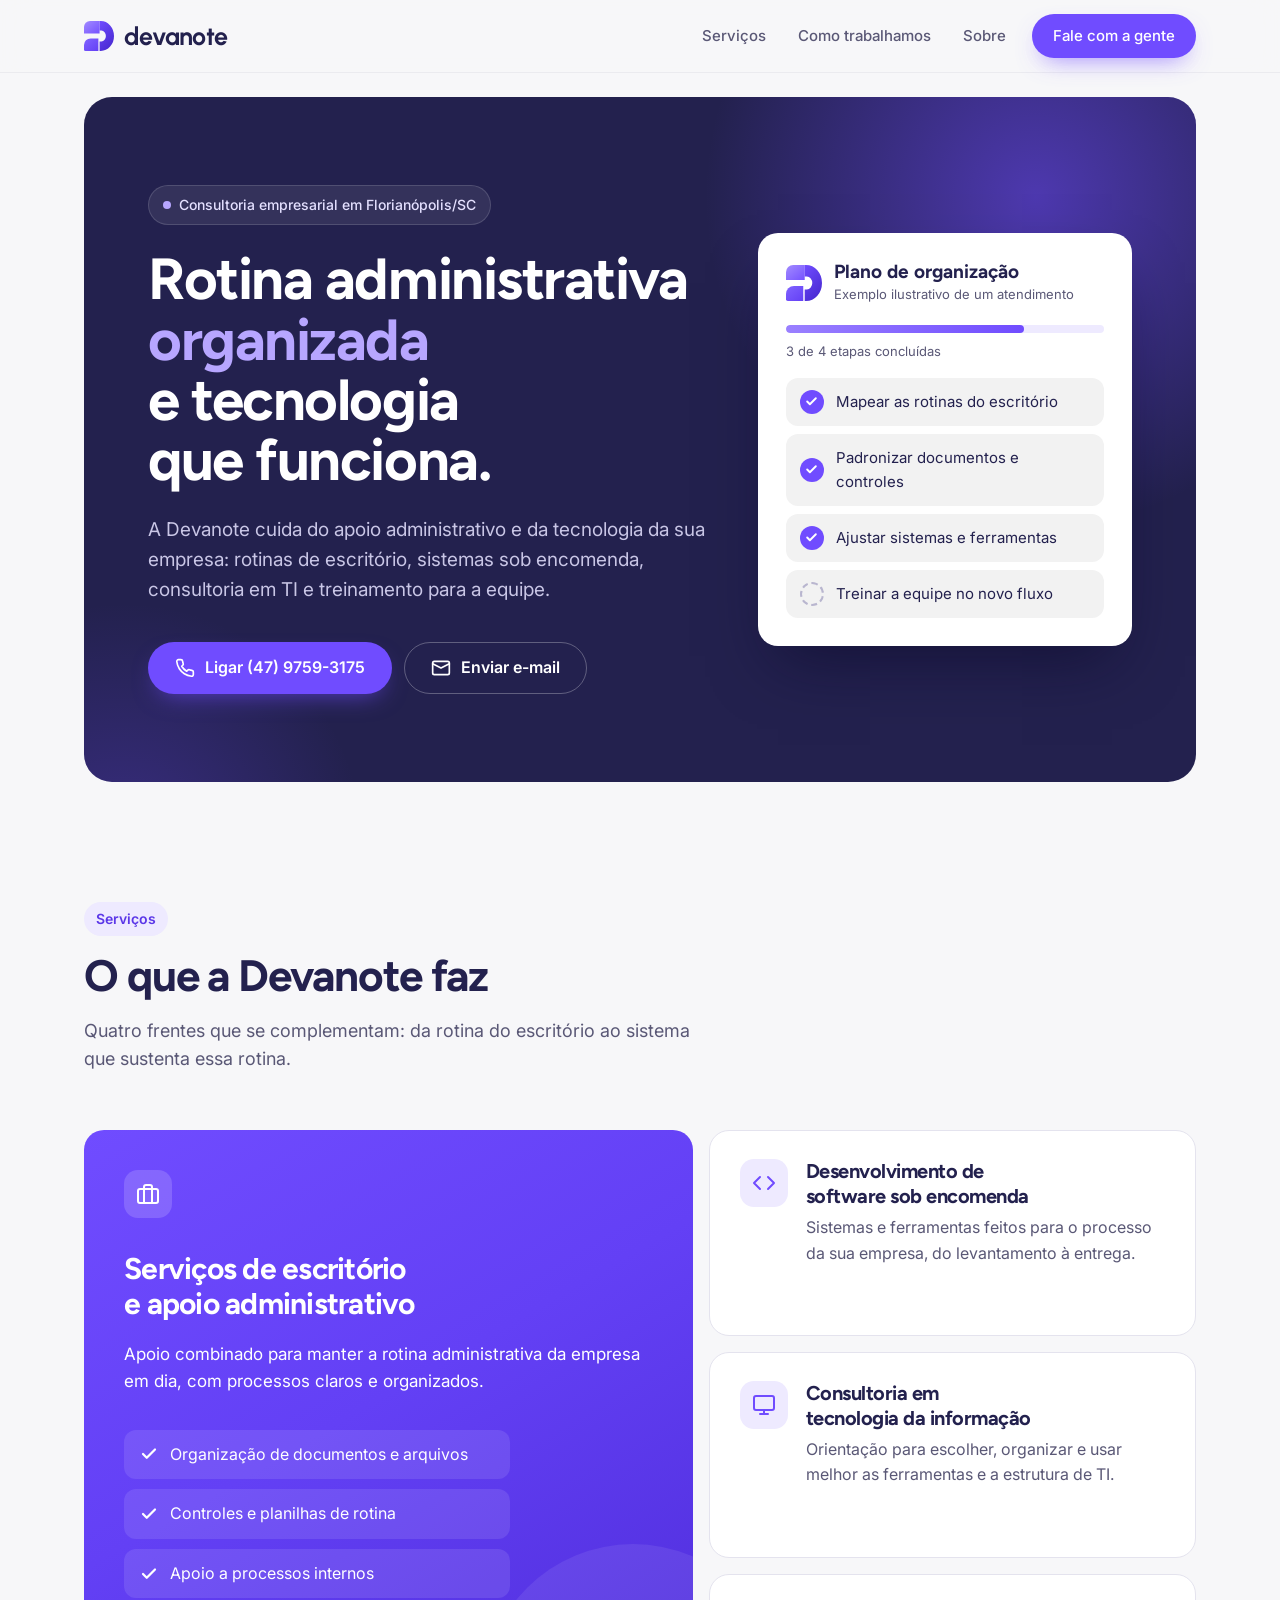
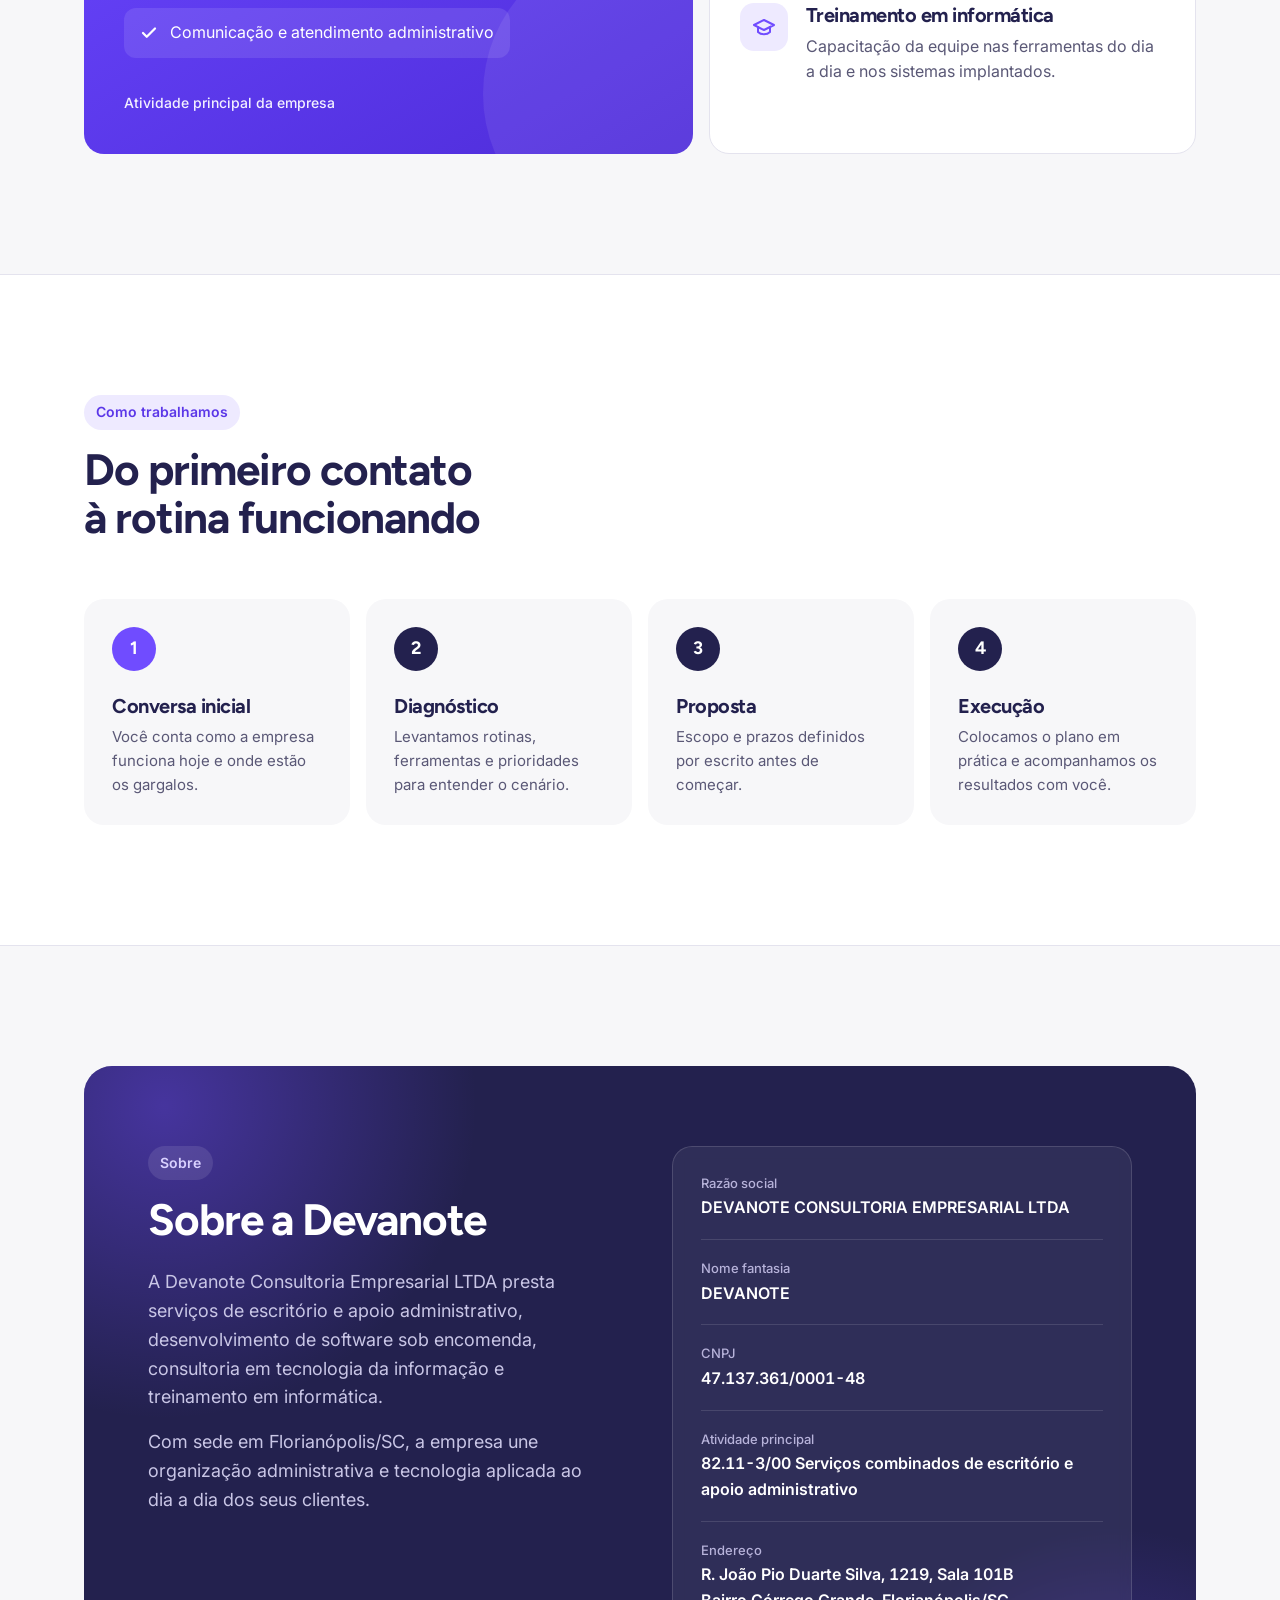
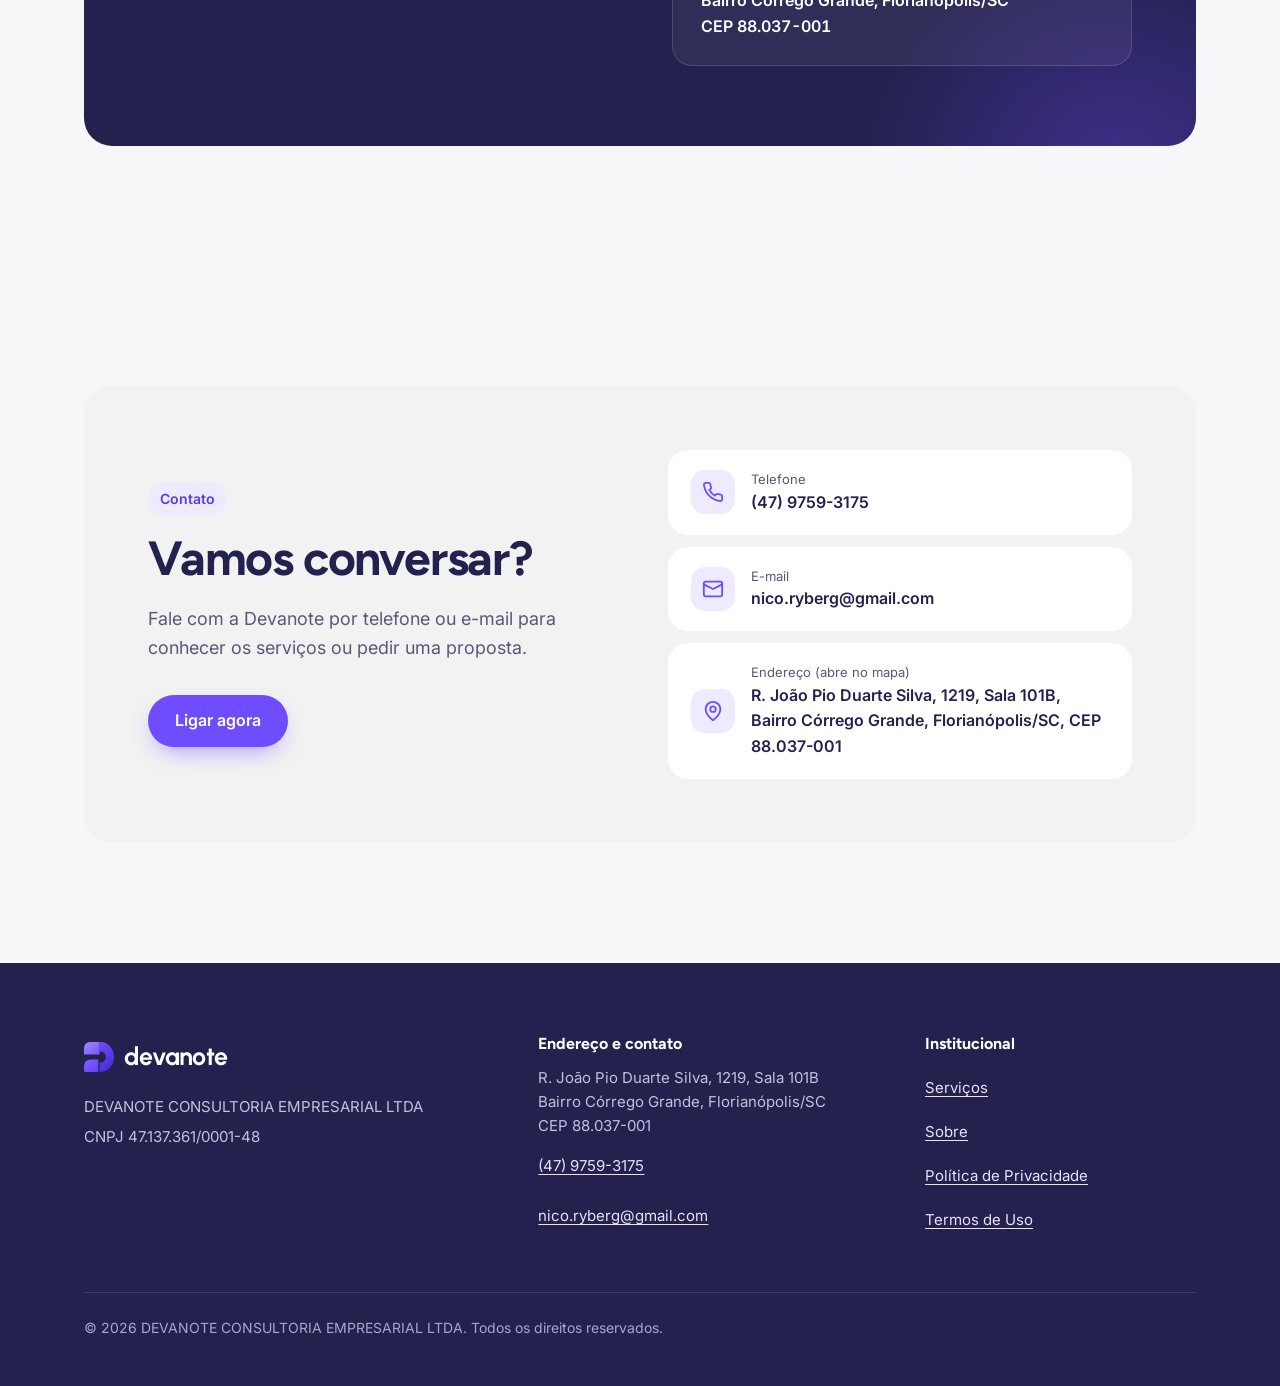
==== commit c8818009: "Add files via upload" ====
--- a/index.html
+++ b/index.html
@@ -8,22 +8,22 @@
   <link rel="canonical" href="https://devanote.com.br/">
   <meta property="og:url" content="https://devanote.com.br/">
   <meta name="theme-color" content="#23214E">
-  <link rel="icon" href="assets/favicon.svg" type="image/svg+xml">
-  <link rel="icon" href="assets/favicon-32.png" sizes="32x32" type="image/png">
-  <link rel="apple-touch-icon" href="assets/apple-touch-icon.png">
+  <link rel="icon" href="favicon.svg" type="image/svg+xml">
+  <link rel="icon" href="favicon-32.png" sizes="32x32" type="image/png">
+  <link rel="apple-touch-icon" href="apple-touch-icon.png">
   <meta property="og:type" content="website">
   <meta property="og:locale" content="pt_BR">
   <meta property="og:site_name" content="Devanote">
   <meta property="og:title" content="Devanote | Consultoria empresarial e apoio administrativo">
   <meta property="og:description" content="Apoio administrativo, software sob encomenda, consultoria em TI e treinamento em informática. Florianópolis/SC.">
-  <meta property="og:image" content="https://devanote.com.br/assets/og-image.png">
+  <meta property="og:image" content="https://devanote.com.br/og-image.png">
   <meta property="og:image:width" content="1200">
   <meta property="og:image:height" content="630">
   <meta name="twitter:card" content="summary_large_image">
   <link rel="preconnect" href="https://fonts.googleapis.com">
   <link rel="preconnect" href="https://fonts.gstatic.com" crossorigin>
   <link href="https://fonts.googleapis.com/css2?family=Figtree:wght@600;700&family=Inter:wght@400;500;600&family=Urbanist:wght@700&display=swap" rel="stylesheet">
-  <link rel="stylesheet" href="assets/styles.css">
+  <link rel="stylesheet" href="styles.css">
   <script type="application/ld+json">
   {
     "@context": "https://schema.org",
--- a/styles.css
+++ b/styles.css
@@ -0,0 +1,394 @@
+/*
+  Devanote: identidade da marca
+  Roxo #704CFF · Marinho #23214E · Claro #F2F2F2
+  Títulos Figtree · Corpo Inter · Logo Urbanist
+*/
+:root {
+  --purple: #704CFF;
+  --purple-dark: #5A36F0;
+  --purple-text: #5B37E8;
+  --purple-soft: #EEEAFF;
+  --purple-light: #B7A6FF;
+  --navy: #23214E;
+  --navy-2: #2E2B63;
+  --bg: #F7F7F9;
+  --gray: #F2F2F2;
+  --surface: #FFFFFF;
+  --ink: #23214E;
+  --ink-soft: #5A5876;
+  --line: #E4E3EE;
+  --radius: 20px;
+  --radius-sm: 12px;
+  --max: 1160px;
+  --font-title: "Figtree", "Inter", "Segoe UI", Arial, sans-serif;
+  --font-body: "Inter", "Segoe UI", Arial, sans-serif;
+  --font-logo: "Urbanist", "Figtree", Arial, sans-serif;
+  --shadow: 0 1px 2px rgba(35, 33, 78, 0.04), 0 12px 32px -12px rgba(112, 76, 255, 0.18);
+}
+
+*, *::before, *::after { box-sizing: border-box; }
+
+html { scroll-behavior: smooth; scroll-padding-top: 88px; -webkit-text-size-adjust: 100%; }
+
+body {
+  margin: 0;
+  background: var(--bg);
+  color: var(--ink);
+  font-family: var(--font-body);
+  font-size: 16px;
+  line-height: 1.6;
+  -webkit-font-smoothing: antialiased;
+  overflow-x: clip;
+}
+
+img, svg { display: block; max-width: 100%; }
+
+a { color: var(--purple-text); text-underline-offset: 3px; }
+a:hover { color: var(--purple-dark); }
+
+:focus-visible { outline: 3px solid var(--purple); outline-offset: 3px; border-radius: 6px; }
+
+h1, h2, h3 {
+  font-family: var(--font-title);
+  font-weight: 700;
+  letter-spacing: -0.025em;
+  line-height: 1.1;
+  margin: 0;
+  text-wrap: balance;
+}
+
+p { margin: 0; }
+
+.container { width: 100%; max-width: var(--max); margin: 0 auto; padding: 0 24px; }
+
+.skip-link {
+  position: absolute; left: 16px; top: -48px;
+  background: var(--purple); color: #fff; padding: 10px 16px; border-radius: 999px;
+  z-index: 100;
+}
+.skip-link:focus { top: 12px; color: #fff; }
+
+/* Marca */
+.brand { display: inline-flex; align-items: center; gap: 10px; text-decoration: none; color: var(--navy); min-height: 44px; }
+.brand svg { width: 30px; height: 30px; flex: none; }
+.brand span { font-family: var(--font-logo); font-weight: 700; font-size: 25px; letter-spacing: -0.03em; line-height: 1; }
+.brand:hover { color: var(--navy); }
+
+/* Cabeçalho */
+.site-header {
+  position: sticky; top: 0; z-index: 50;
+  background: rgba(247, 247, 249, 0.86);
+  backdrop-filter: saturate(1.6) blur(14px);
+  -webkit-backdrop-filter: saturate(1.6) blur(14px);
+  border-bottom: 1px solid rgba(35, 33, 78, 0.06);
+}
+.header-inner { display: flex; align-items: center; justify-content: space-between; gap: 24px; min-height: 72px; }
+
+.nav { display: flex; align-items: center; gap: 4px; }
+.nav a {
+  display: inline-flex; align-items: center; min-height: 44px; padding: 0 14px;
+  color: var(--ink-soft); text-decoration: none; font-size: 15px; font-weight: 500; border-radius: 999px;
+}
+.nav a:hover { color: var(--navy); background: rgba(35, 33, 78, 0.05); }
+.nav a.btn-primary, .nav a.btn-primary:hover { color: #fff; padding: 0 20px; margin-left: 8px; background: var(--purple); }
+.nav a.btn-primary:hover { background: var(--purple-dark); }
+
+.btn {
+  display: inline-flex; align-items: center; justify-content: center; gap: 10px;
+  min-height: 52px; padding: 0 26px;
+  border-radius: 999px; border: 1px solid transparent;
+  font-family: var(--font-body); font-size: 16px; font-weight: 600;
+  text-decoration: none; cursor: pointer;
+  transition: background-color .2s ease, color .2s ease, border-color .2s ease, transform .2s ease;
+}
+.btn svg { width: 20px; height: 20px; flex: none; }
+.btn-primary { background: var(--purple); color: #fff; box-shadow: 0 10px 24px -10px rgba(112, 76, 255, 0.7); }
+.btn-primary:hover { background: var(--purple-dark); color: #fff; transform: translateY(-1px); }
+.btn-ghost { background: transparent; color: var(--navy); border-color: rgba(35, 33, 78, 0.18); }
+.btn-ghost:hover { background: rgba(35, 33, 78, 0.05); color: var(--navy); }
+.btn-small { min-height: 44px; padding: 0 18px; font-size: 15px; }
+
+.menu-toggle {
+  display: none; align-items: center; justify-content: center;
+  width: 44px; height: 44px; border: 1px solid var(--line); border-radius: 999px;
+  background: var(--surface); color: var(--navy); cursor: pointer;
+}
+.menu-toggle svg { width: 22px; height: 22px; }
+
+/* Hero */
+.hero { padding: 24px 0 0; }
+.hero-panel {
+  position: relative; overflow: hidden;
+  background: var(--navy); color: #fff;
+  border-radius: 28px;
+  padding: 88px 64px;
+  isolation: isolate;
+}
+.hero-panel::before {
+  content: ""; position: absolute; z-index: -1;
+  width: 720px; height: 720px; right: -200px; top: -260px; border-radius: 50%;
+  background: radial-gradient(circle, rgba(112, 76, 255, 0.55) 0%, rgba(112, 76, 255, 0) 65%);
+}
+.hero-panel::after {
+  content: ""; position: absolute; z-index: -1;
+  width: 520px; height: 520px; left: -220px; bottom: -320px; border-radius: 50%;
+  background: radial-gradient(circle, rgba(112, 76, 255, 0.28) 0%, rgba(112, 76, 255, 0) 65%);
+}
+.hero-grid { display: grid; grid-template-columns: 1.35fr 0.9fr; gap: 48px; align-items: center; }
+.pill {
+  display: inline-flex; align-items: center; gap: 8px; margin-bottom: 24px;
+  padding: 8px 14px; border-radius: 999px;
+  background: rgba(255, 255, 255, 0.08); border: 1px solid rgba(255, 255, 255, 0.14);
+  font-size: 14px; font-weight: 500; color: #E4E0FF;
+}
+.pill::before { content: ""; width: 8px; height: 8px; border-radius: 50%; background: var(--purple-light); }
+.hero h1 { font-size: 58px; line-height: 1.04; margin-bottom: 24px; color: #fff; }
+.hero h1 em { font-style: normal; color: var(--purple-light); }
+.hero .lead { font-size: 19px; color: #C9C6E6; max-width: 32em; margin-bottom: 36px; }
+.hero-actions { display: flex; flex-wrap: wrap; gap: 12px; }
+.hero .btn-ghost { color: #fff; border-color: rgba(255, 255, 255, 0.28); }
+.hero .btn-ghost:hover { background: rgba(255, 255, 255, 0.08); color: #fff; }
+
+/* Nota (visual do hero) */
+.note-card {
+  position: relative; background: var(--surface); color: var(--ink);
+  border-radius: var(--radius); padding: 28px;
+  box-shadow: 0 30px 60px -20px rgba(10, 8, 40, 0.6);
+}
+.note-head { display: flex; align-items: center; gap: 12px; margin-bottom: 20px; }
+.note-head svg { width: 36px; height: 36px; flex: none; }
+.note-title { font-family: var(--font-title); font-weight: 700; font-size: 19px; line-height: 1.2; }
+.note-sub { font-size: 13px; color: var(--ink-soft); }
+.progress { height: 8px; border-radius: 999px; background: var(--purple-soft); margin-bottom: 8px; overflow: hidden; }
+.progress span { display: block; height: 100%; width: 75%; border-radius: 999px; background: linear-gradient(90deg, #9A80FF, var(--purple)); }
+.progress-label { font-size: 13px; color: var(--ink-soft); margin-bottom: 16px; }
+.note-list { list-style: none; margin: 0; padding: 0; display: grid; gap: 8px; }
+.note-list li {
+  display: flex; align-items: center; gap: 12px;
+  padding: 12px 14px; border-radius: var(--radius-sm); background: var(--gray); font-size: 15px;
+}
+.check {
+  flex: none; width: 24px; height: 24px; border-radius: 50%;
+  display: inline-flex; align-items: center; justify-content: center;
+  background: var(--purple); color: #fff;
+}
+.check svg { width: 13px; height: 13px; }
+.check.pending { background: transparent; border: 2px dashed #B9B6CF; }
+
+/* Seções */
+.section { padding: 120px 0; }
+.section-head { max-width: 640px; margin-bottom: 56px; }
+.section-head h2 { font-size: 44px; margin-bottom: 16px; }
+.section-head p { font-size: 18px; color: var(--ink-soft); }
+.label {
+  display: inline-flex; align-items: center; margin-bottom: 16px;
+  padding: 6px 12px; border-radius: 999px; background: var(--purple-soft);
+  font-size: 14px; font-weight: 600; color: var(--purple-text);
+}
+
+/* Serviços */
+.services { display: grid; grid-template-columns: 1.25fr 1fr; gap: 16px; }
+.service {
+  background: var(--surface); border: 1px solid var(--line); border-radius: var(--radius); padding: 28px 30px;
+  display: grid; grid-template-columns: 48px 1fr; gap: 6px 18px; align-items: start; align-content: start;
+}
+.service h3 { font-size: 20px; line-height: 1.25; grid-column: 2; }
+.service p { color: var(--ink-soft); grid-column: 2; }
+.service .icon {
+  grid-row: span 2; width: 48px; height: 48px; border-radius: 14px;
+  display: inline-flex; align-items: center; justify-content: center;
+  background: var(--purple-soft); color: var(--purple);
+}
+.service .icon svg { width: 24px; height: 24px; }
+
+.service-main {
+  grid-row: span 3; display: flex; flex-direction: column; padding: 40px;
+  position: relative; overflow: hidden; isolation: isolate;
+  background: linear-gradient(150deg, var(--purple) 0%, #6340F5 45%, #4E2CD9 100%);
+  color: #fff; border: 0;
+}
+.service-main::after {
+  content: ""; position: absolute; z-index: -1; right: -90px; bottom: -90px;
+  width: 300px; height: 300px; border-radius: 50%;
+  background: rgba(255, 255, 255, 0.08);
+}
+.service-main .icon { background: rgba(255, 255, 255, 0.16); color: #fff; margin-bottom: 28px; }
+.service-main h3 { font-size: 30px; line-height: 1.15; margin-bottom: 14px; }
+.service-main p { color: #FFFFFF; font-size: 17px; }
+.service-main ul { list-style: none; margin: 28px 0 0; padding: 0; display: grid; gap: 10px; }
+.service-main li {
+  display: flex; gap: 12px; align-items: center; color: #fff;
+  padding: 12px 16px; border-radius: var(--radius-sm); background: rgba(255, 255, 255, 0.1);
+}
+.service-main li svg { width: 18px; height: 18px; flex: none; }
+.tag-main {
+  align-self: flex-start; margin-top: auto; padding-top: 28px;
+  font-size: 14px; font-weight: 500; color: #F3F0FF;
+}
+
+/* Etapas */
+.steps-wrap { background: var(--surface); border-top: 1px solid var(--line); border-bottom: 1px solid var(--line); }
+.steps { list-style: none; margin: 0; padding: 0; display: grid; grid-template-columns: repeat(4, 1fr); gap: 16px; counter-reset: step; }
+.steps li { counter-increment: step; background: var(--bg); border-radius: var(--radius); padding: 28px; }
+.steps li::before {
+  content: counter(step); display: inline-flex; align-items: center; justify-content: center;
+  width: 44px; height: 44px; border-radius: 50%; margin-bottom: 24px;
+  background: var(--navy); color: #fff;
+  font-family: var(--font-title); font-size: 18px; font-weight: 700;
+}
+.steps li:first-child::before { background: var(--purple); }
+.steps h3 { font-size: 20px; margin-bottom: 8px; }
+.steps p { color: var(--ink-soft); font-size: 15px; }
+
+/* Sobre */
+.about-grid { display: grid; grid-template-columns: 1fr 1fr; gap: 64px; align-items: start; }
+.about-text h2 { font-size: 44px; margin-bottom: 24px; }
+.about-text p { font-size: 18px; color: var(--ink-soft); margin-bottom: 16px; max-width: 34em; }
+.company-card { background: var(--surface); border: 1px solid var(--line); border-radius: var(--radius); padding: 8px 28px; box-shadow: var(--shadow); }
+.company-card dl { margin: 0; }
+.company-card .row { padding: 18px 0; border-top: 1px solid var(--line); }
+.company-card .row:first-child { border-top: 0; }
+.company-card dt { font-size: 13px; font-weight: 500; color: var(--ink-soft); margin-bottom: 2px; }
+.company-card dd { margin: 0; font-weight: 600; font-variant-numeric: tabular-nums; }
+
+/* Sobre em painel escuro */
+.about-panel {
+  position: relative; overflow: hidden; isolation: isolate;
+  background: var(--navy); color: #fff; border-radius: 28px; padding: 80px 64px;
+}
+.about-panel::before {
+  content: ""; position: absolute; z-index: -1;
+  width: 680px; height: 680px; left: -260px; top: -300px; border-radius: 50%;
+  background: radial-gradient(circle, rgba(112, 76, 255, 0.45) 0%, rgba(112, 76, 255, 0) 65%);
+}
+.about-panel::after {
+  content: ""; position: absolute; z-index: -1;
+  width: 560px; height: 560px; right: -200px; bottom: -320px; border-radius: 50%;
+  background: radial-gradient(circle, rgba(112, 76, 255, 0.35) 0%, rgba(112, 76, 255, 0) 65%);
+}
+.about-panel .label { background: rgba(255, 255, 255, 0.1); color: #D9D1FF; }
+.about-panel h2 { color: #fff; }
+.about-panel .about-text p { color: #C9C6E6; }
+.about-panel .company-card {
+  background: rgba(255, 255, 255, 0.06); border: 1px solid rgba(255, 255, 255, 0.14);
+  box-shadow: none; backdrop-filter: blur(6px); -webkit-backdrop-filter: blur(6px);
+}
+.about-panel .company-card .row { border-top-color: rgba(255, 255, 255, 0.12); }
+.about-panel .company-card dt { color: #B7B3DA; }
+.about-panel .company-card dd { color: #fff; }
+
+/* Contato */
+.contact-panel {
+  background: var(--gray); border-radius: 28px; padding: 64px;
+  display: grid; grid-template-columns: 1fr 1fr; gap: 56px; align-items: center;
+}
+.contact-panel h2 { font-size: 48px; margin-bottom: 20px; }
+.contact-panel .lead { font-size: 18px; color: var(--ink-soft); margin-bottom: 32px; max-width: 30em; }
+.contact-list { display: grid; gap: 12px; }
+.contact-item {
+  display: flex; align-items: center; gap: 16px;
+  background: var(--surface); border: 1px solid transparent; border-radius: var(--radius);
+  padding: 18px 22px; text-decoration: none; color: var(--ink); min-height: 76px;
+  transition: border-color .2s ease, transform .2s ease;
+}
+a.contact-item:hover { border-color: var(--purple); color: var(--ink); transform: translateY(-1px); }
+.contact-item .icon {
+  flex: none; width: 44px; height: 44px; border-radius: 14px;
+  display: inline-flex; align-items: center; justify-content: center; background: var(--purple-soft); color: var(--purple);
+}
+.contact-item .icon svg { width: 22px; height: 22px; }
+.contact-item small { display: block; font-size: 13px; color: var(--ink-soft); }
+.contact-item strong { display: block; font-weight: 600; word-break: break-word; }
+
+/* Rodapé */
+.site-footer { background: var(--navy); color: #C3C0E0; padding: 72px 0 40px; font-size: 15px; }
+.footer-grid { display: grid; grid-template-columns: 1.2fr 1fr 0.8fr; gap: 48px; }
+.site-footer .brand { color: #fff; margin-bottom: 16px; }
+.site-footer .brand:hover { color: #fff; }
+.site-footer h2 { font-family: var(--font-title); font-size: 16px; font-weight: 700; letter-spacing: 0; color: #fff; margin-bottom: 14px; }
+.site-footer p { margin-bottom: 6px; }
+.site-footer a { color: #E6E3FF; }
+.site-footer a:hover { color: #fff; }
+.site-footer p > a { display: inline-flex; align-items: center; min-height: 44px; }
+.footer-links { list-style: none; margin: 0; padding: 0; }
+.footer-links a { display: inline-flex; align-items: center; min-height: 44px; }
+.footer-bottom { margin-top: 48px; padding-top: 24px; border-top: 1px solid rgba(255, 255, 255, 0.12); font-size: 14px; color: #A9A6CC; }
+
+/* Páginas legais */
+.legal { padding: 80px 0 120px; }
+.legal .container { max-width: 780px; }
+.legal h1 { font-size: 48px; margin-bottom: 12px; }
+.legal .updated { color: var(--ink-soft); margin-bottom: 48px; }
+.legal h2 { font-size: 24px; margin: 48px 0 12px; }
+.legal p, .legal li { color: #3D3B5C; margin-bottom: 14px; font-size: 17px; }
+.legal ul { padding-left: 22px; margin: 0 0 14px; }
+.legal .company-card { margin: 8px 0 24px; box-shadow: none; }
+
+/* 404 */
+.notfound { min-height: 60vh; display: flex; align-items: center; padding: 96px 0; }
+.notfound h1 { font-size: 56px; margin: 8px 0 16px; }
+.notfound p { font-size: 18px; color: var(--ink-soft); margin-bottom: 32px; }
+
+/* Responsivo */
+@media (max-width: 1020px) {
+  .hero-panel { padding: 64px 40px; }
+  .hero-grid, .about-grid, .contact-panel { grid-template-columns: 1fr; gap: 48px; }
+  .hero h1 { font-size: 48px; }
+  .note-card { max-width: 480px; }
+  .services { grid-template-columns: 1fr 1fr; }
+  .service-main { grid-row: auto; grid-column: 1 / -1; }
+  .service { grid-template-columns: 1fr; }
+  .service .icon { grid-row: auto; margin-bottom: 12px; }
+  .service h3, .service p { grid-column: auto; }
+  .steps { grid-template-columns: 1fr 1fr; }
+  .contact-panel { padding: 48px 40px; }
+  .about-panel { padding: 56px 40px; }
+  .footer-grid { grid-template-columns: 1fr 1fr; }
+  .footer-grid > :first-child { grid-column: 1 / -1; }
+}
+
+@media (max-width: 760px) {
+  .menu-toggle { display: inline-flex; }
+  .nav {
+    display: none; position: absolute; top: 100%; left: 0; right: 0;
+    flex-direction: column; align-items: stretch; gap: 0;
+    background: var(--bg); border-bottom: 1px solid var(--line); padding: 8px 24px 20px;
+  }
+  .nav.open { display: flex; }
+  .nav a { padding: 0 4px; border-radius: 0; border-bottom: 1px solid var(--line); min-height: 52px; font-size: 17px; }
+  .nav a:hover { background: transparent; }
+  .nav .btn, .nav a.btn-primary { margin: 16px 0 0; border-bottom: 0; color: #fff; border-radius: 999px; justify-content: center; }
+}
+
+@media (max-width: 640px) {
+  .container { padding: 0 16px; }
+  .hero { padding-top: 12px; }
+  .hero-panel { padding: 44px 22px 22px; border-radius: 22px; }
+  .hero h1 { font-size: 38px; }
+  .hero .lead { font-size: 17px; }
+  .hero-actions .btn { width: 100%; }
+  .note-card { padding: 22px 18px; }
+  .section { padding: 72px 0; }
+  .section-head { margin-bottom: 36px; }
+  .section-head h2, .about-text h2 { font-size: 32px; }
+  .services { grid-template-columns: 1fr; }
+  .service { padding: 24px; }
+  .service-main { padding: 28px 24px; }
+  .service-main h3 { font-size: 26px; }
+  .steps { grid-template-columns: 1fr; gap: 12px; }
+  .steps li { padding: 24px; }
+  .company-card { padding: 4px 20px; }
+  .about-panel { padding: 44px 22px 22px; border-radius: 22px; }
+  .contact-panel { padding: 36px 20px 20px; border-radius: 22px; }
+  .contact-panel h2 { font-size: 34px; }
+  .contact-item { padding: 16px; }
+  .footer-grid { grid-template-columns: 1fr; gap: 32px; }
+  .legal { padding: 48px 0 72px; }
+  .legal h1 { font-size: 36px; }
+  .notfound h1 { font-size: 40px; }
+}
+
+@media (prefers-reduced-motion: reduce) {
+  html { scroll-behavior: auto; }
+  *, *::before, *::after { transition: none !important; animation: none !important; }
+}
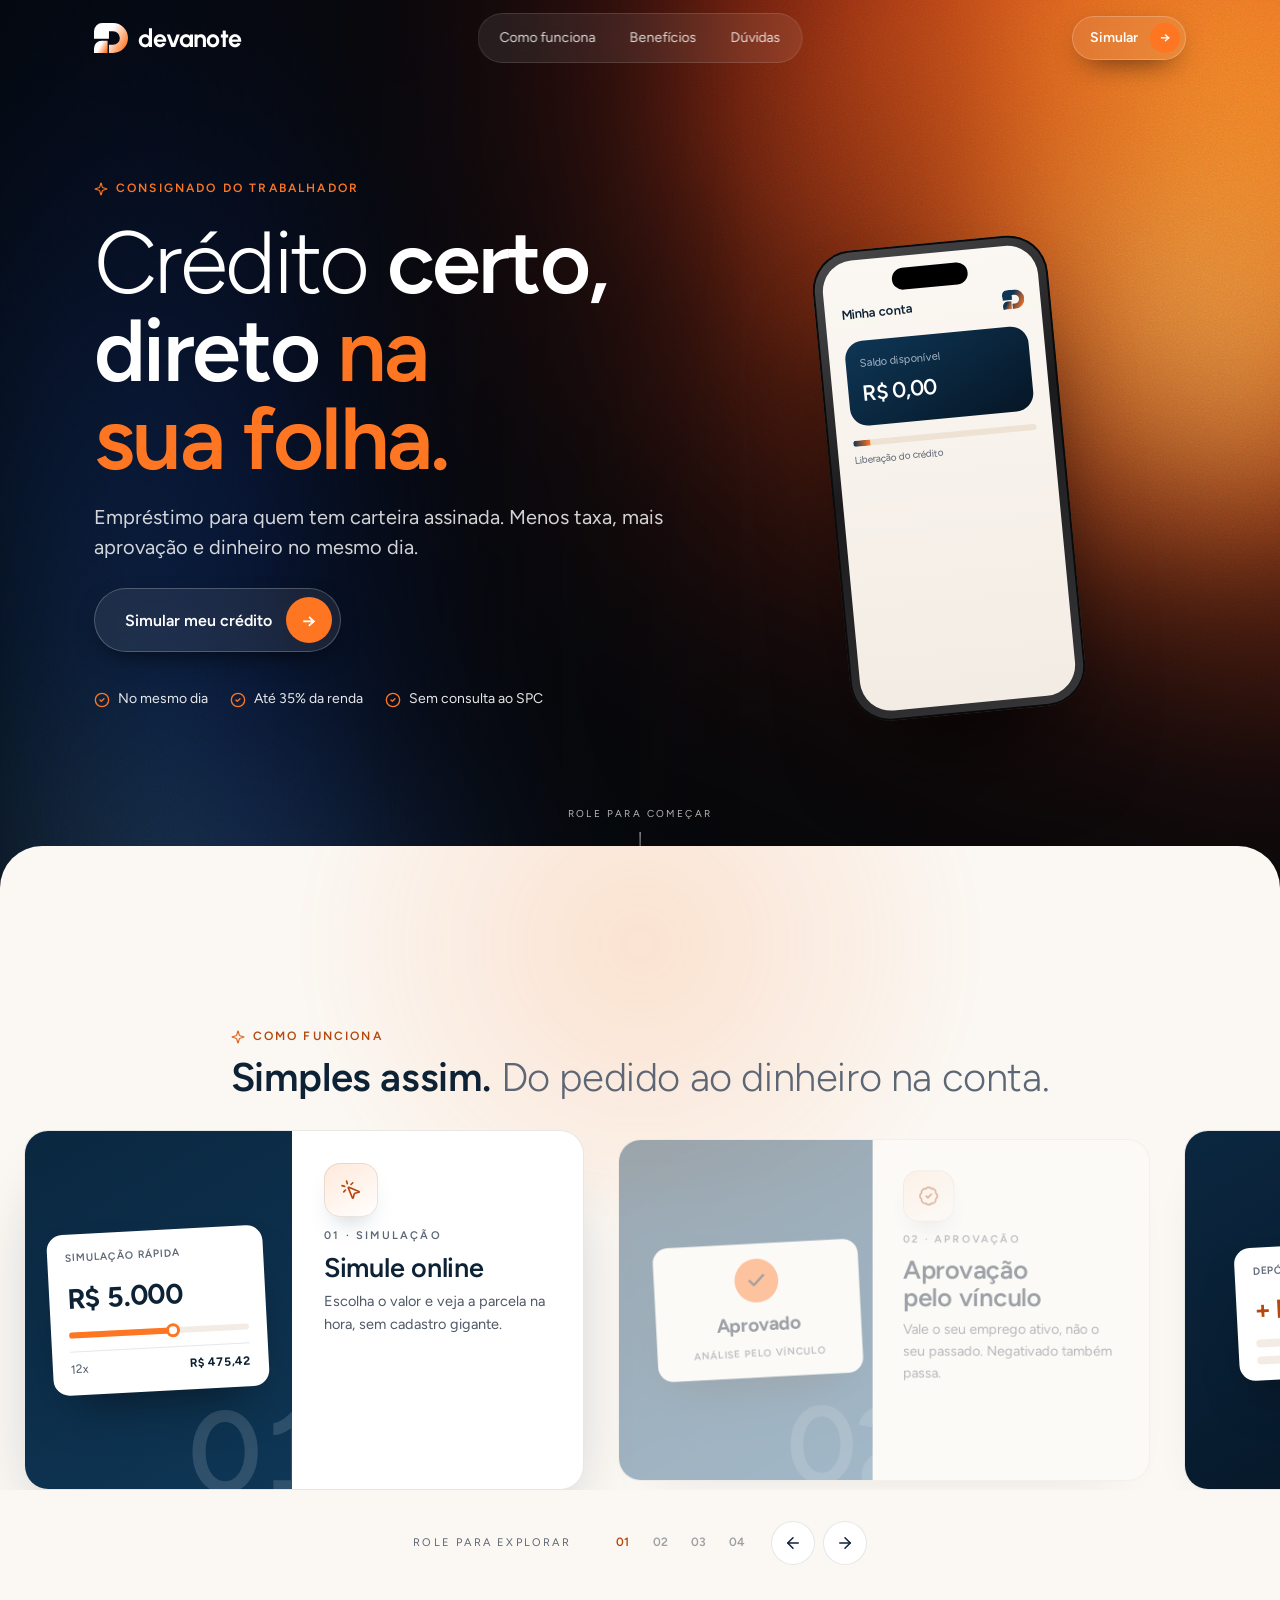
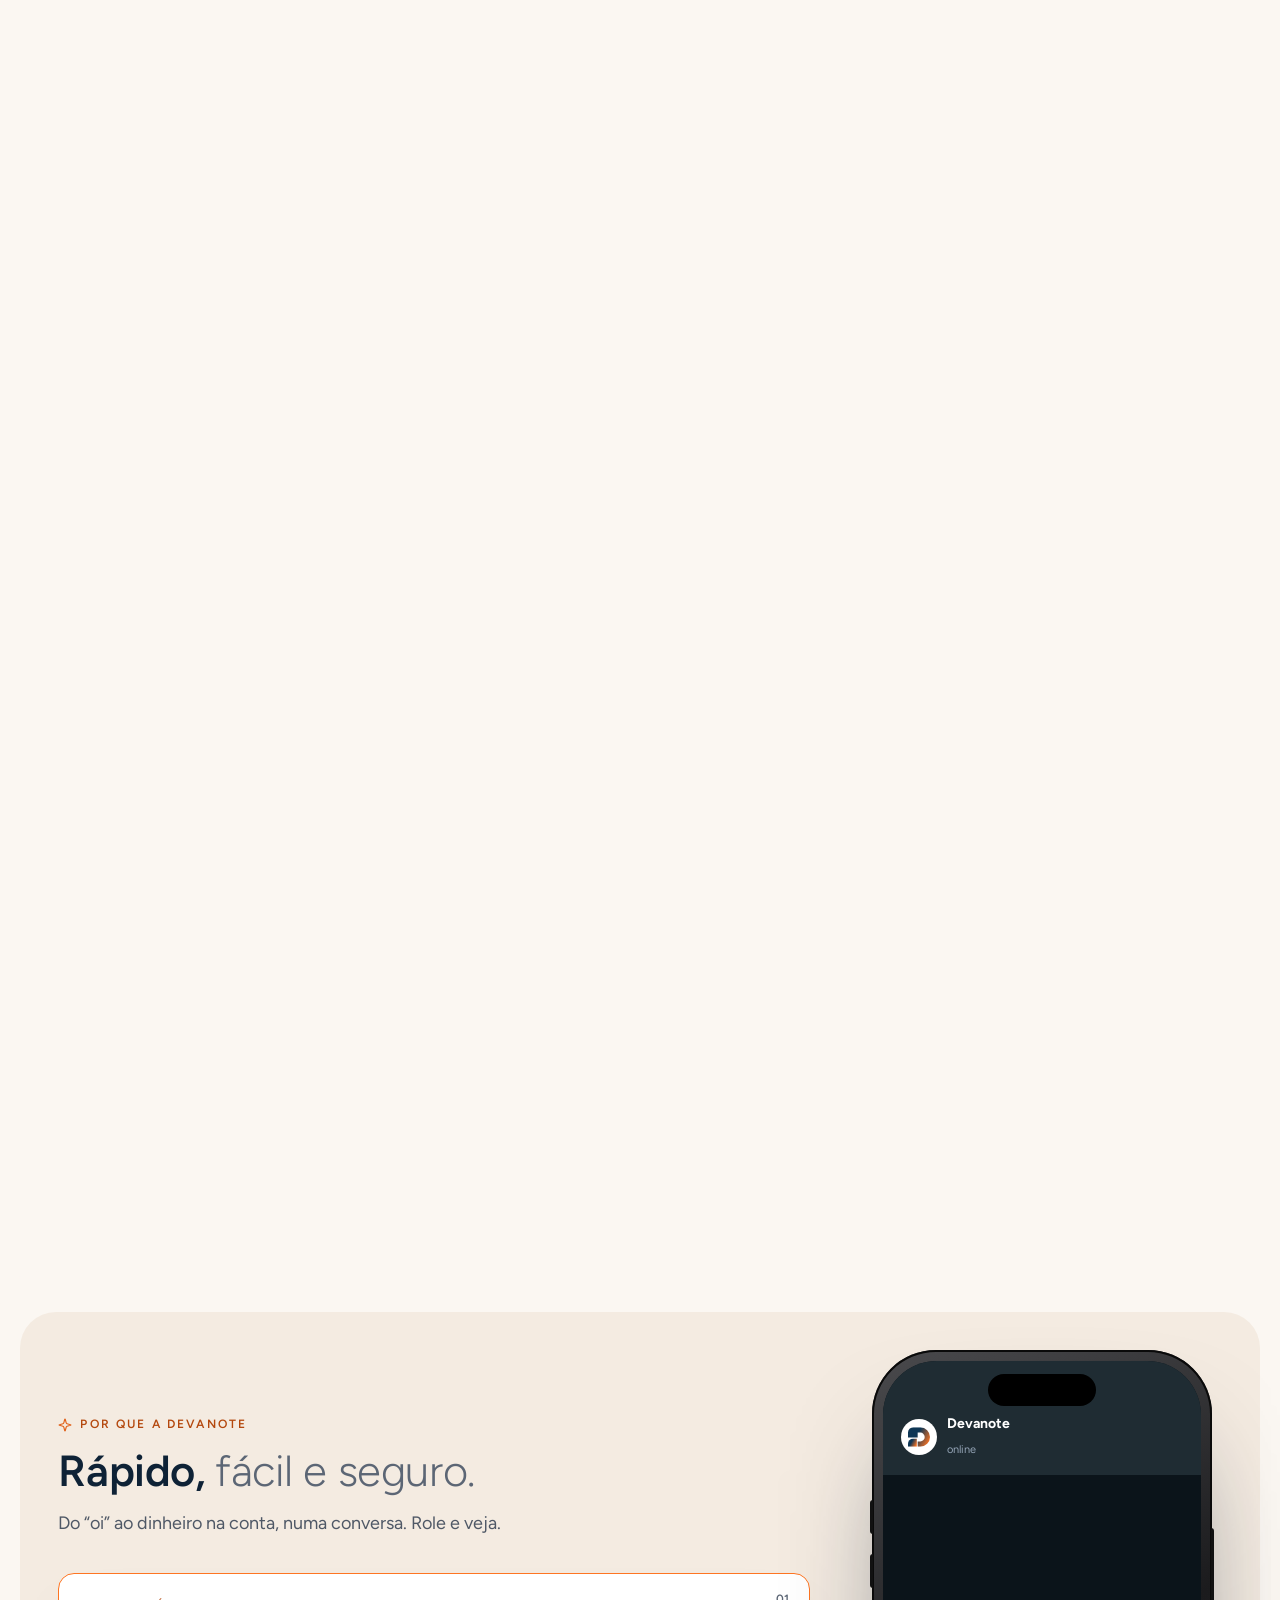
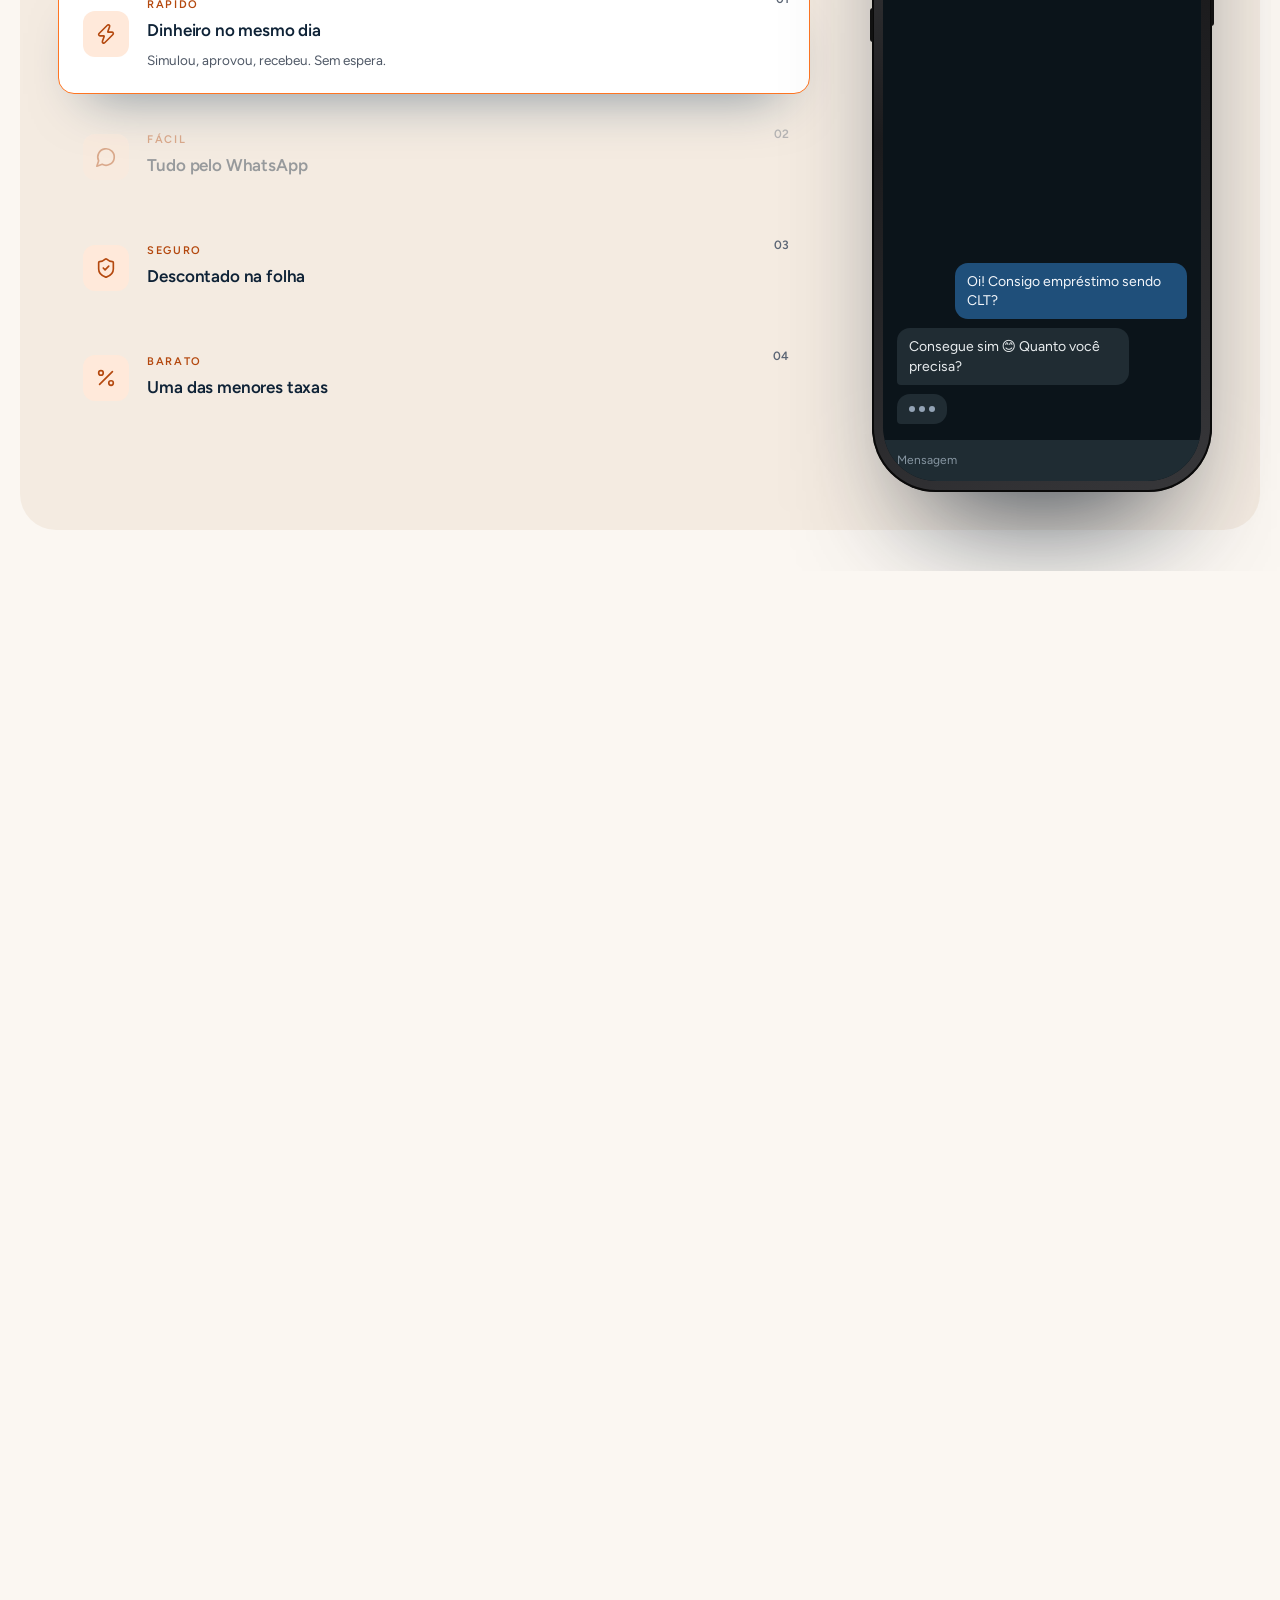
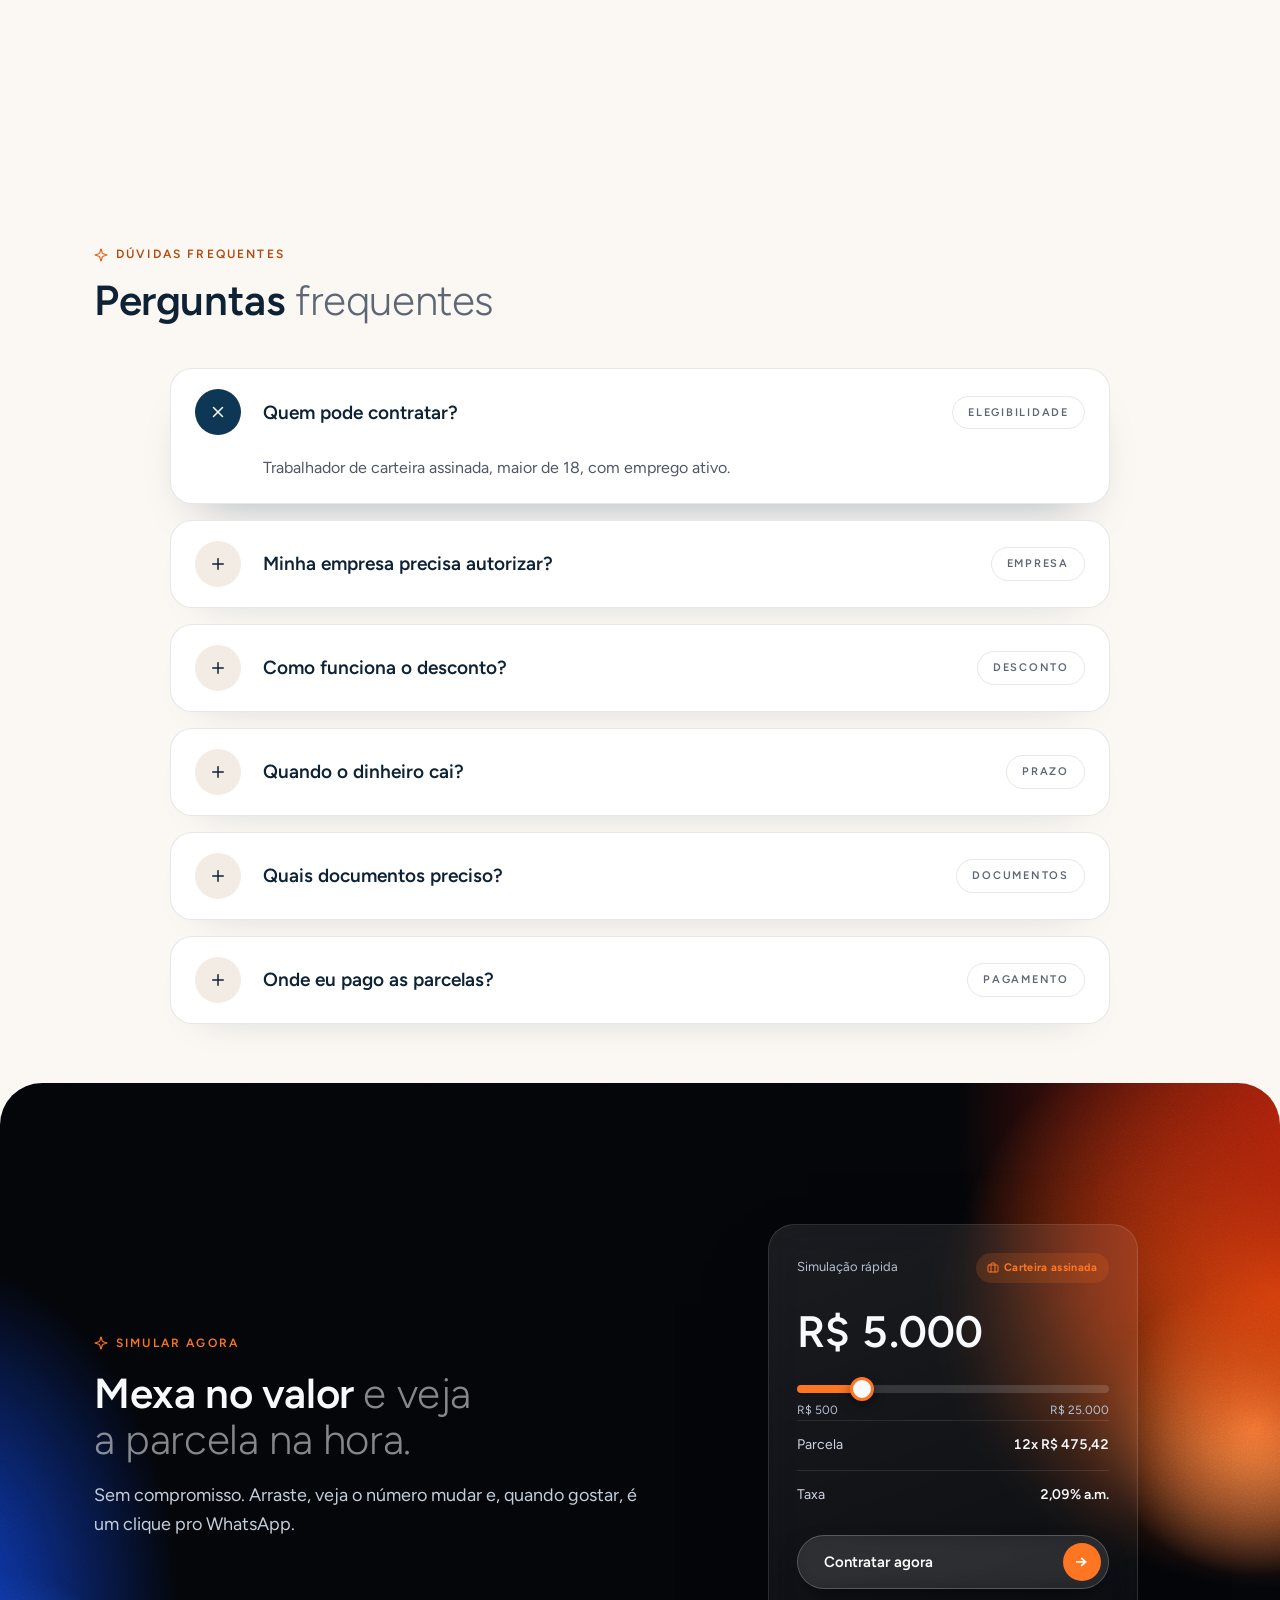
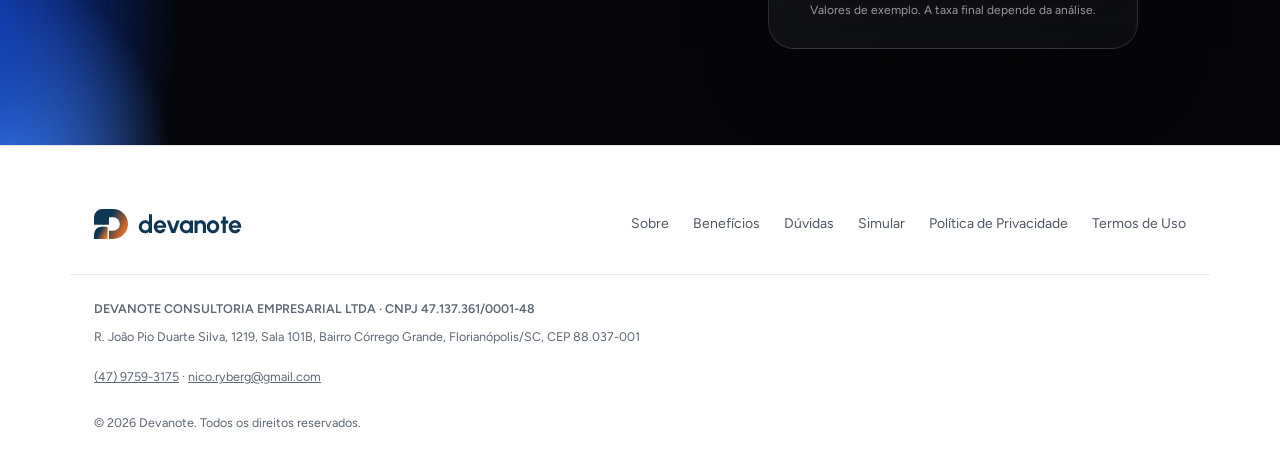
==== commit d6dfadee: "Add files via upload" ====
--- a/index.html
+++ b/index.html
@@ -1,293 +1,341 @@
-<!doctype html>
+<!DOCTYPE html>
 <html lang="pt-BR">
 <head>
-  <meta charset="utf-8">
-  <meta name="viewport" content="width=device-width, initial-scale=1">
-  <title>Devanote | Consultoria empresarial e apoio administrativo</title>
-  <meta name="description" content="Apoio administrativo, software sob encomenda, consultoria em TI e treinamento em informática para empresas. Devanote, Florianópolis/SC.">
-  <link rel="canonical" href="https://devanote.com.br/">
-  <meta property="og:url" content="https://devanote.com.br/">
-  <meta name="theme-color" content="#23214E">
-  <link rel="icon" href="favicon.svg" type="image/svg+xml">
-  <link rel="icon" href="favicon-32.png" sizes="32x32" type="image/png">
-  <link rel="apple-touch-icon" href="apple-touch-icon.png">
-  <meta property="og:type" content="website">
-  <meta property="og:locale" content="pt_BR">
-  <meta property="og:site_name" content="Devanote">
-  <meta property="og:title" content="Devanote | Consultoria empresarial e apoio administrativo">
-  <meta property="og:description" content="Apoio administrativo, software sob encomenda, consultoria em TI e treinamento em informática. Florianópolis/SC.">
-  <meta property="og:image" content="https://devanote.com.br/og-image.png">
-  <meta property="og:image:width" content="1200">
-  <meta property="og:image:height" content="630">
-  <meta name="twitter:card" content="summary_large_image">
-  <link rel="preconnect" href="https://fonts.googleapis.com">
-  <link rel="preconnect" href="https://fonts.gstatic.com" crossorigin>
-  <link href="https://fonts.googleapis.com/css2?family=Figtree:wght@600;700&family=Inter:wght@400;500;600&family=Urbanist:wght@700&display=swap" rel="stylesheet">
-  <link rel="stylesheet" href="styles.css">
-  <script type="application/ld+json">
-  {
-    "@context": "https://schema.org",
-    "@type": "Organization",
-    "url": "https://devanote.com.br/",
-    "name": "DEVANOTE",
-    "legalName": "DEVANOTE CONSULTORIA EMPRESARIAL LTDA",
-    "taxID": "47.137.361/0001-48",
-    "telephone": "+55 47 9759-3175",
-    "email": "nico.ryberg@gmail.com",
-    "address": {
-      "@type": "PostalAddress",
-      "streetAddress": "R. João Pio Duarte Silva, 1219, Sala 101B, Bairro Córrego Grande",
-      "addressLocality": "Florianópolis",
-      "addressRegion": "SC",
-      "postalCode": "88.037-001",
-      "addressCountry": "BR"
-    }
-  }
-  </script>
+<meta charset="utf-8">
+<meta name="viewport" content="width=device-width, initial-scale=1">
+<meta name="facebook-domain-verification" content="khko0pmp9ijt2f1lzg5ovkm8bkzavo" />
+<title>Devanote · Consignado do trabalhador CLT</title>
+<meta name="description" content="Crédito certo, direto na sua folha. Empréstimo para quem tem carteira assinada, com menos taxa, mais aprovação e dinheiro no mesmo dia.">
+<link rel="canonical" href="https://devanote.com.br/">
+<meta name="theme-color" content="#061626">
+<link rel="icon" href="favicon.svg" type="image/svg+xml">
+<link rel="icon" href="favicon-32.png" sizes="32x32" type="image/png">
+<link rel="apple-touch-icon" href="apple-touch-icon.png">
+<meta property="og:type" content="website">
+<meta property="og:locale" content="pt_BR">
+<meta property="og:site_name" content="Devanote">
+<meta property="og:title" content="Devanote · Consignado do trabalhador CLT">
+<meta property="og:description" content="Crédito certo, direto na sua folha. Menos taxa, mais aprovação e dinheiro no mesmo dia.">
+<meta property="og:url" content="https://devanote.com.br/">
+<meta property="og:image" content="https://devanote.com.br/og-image.jpg">
+<meta property="og:image:width" content="1200">
+<meta property="og:image:height" content="630">
+<meta name="twitter:card" content="summary_large_image">
+<link rel="preconnect" href="https://fonts.googleapis.com">
+<link rel="preconnect" href="https://fonts.gstatic.com" crossorigin>
+<link href="https://fonts.googleapis.com/css2?family=Figtree:wght@300;400;500;600;700&family=Urbanist:wght@700&display=swap" rel="stylesheet">
+<link rel="stylesheet" href="site.css">
+<script type="application/ld+json">{"@context":"https://schema.org","@type":"Organization","name":"DEVANOTE","legalName":"DEVANOTE CONSULTORIA EMPRESARIAL LTDA","url":"https://devanote.com.br/","taxID":"47.137.361/0001-48","telephone":"+55 47 9759-3175","email":"nico.ryberg@gmail.com","address":{"@type":"PostalAddress","streetAddress":"R. João Pio Duarte Silva, 1219, Sala 101B, Bairro Córrego Grande","addressLocality":"Florianópolis","addressRegion":"SC","postalCode":"88.037-001","addressCountry":"BR"}}</script>
 </head>
 <body>
-  <a class="skip-link" href="#conteudo">Pular para o conteúdo</a>
-  <svg width="0" height="0" style="position:absolute" aria-hidden="true" focusable="false">
-    <defs>
-      <linearGradient id="dvA" x1="0" y1="0" x2="1" y2="1"><stop offset="0" stop-color="#A28BFF"/><stop offset="1" stop-color="#7552FF"/></linearGradient>
-      <linearGradient id="dvB" x1="0" y1="0" x2="0.5" y2="1"><stop offset="0" stop-color="#704CFF"/><stop offset="1" stop-color="#4B2CD4"/></linearGradient>
-      <linearGradient id="dvC" x1="0" y1="0" x2="1" y2="1"><stop offset="0" stop-color="#8063FF"/><stop offset="1" stop-color="#6440F5"/></linearGradient>
-      <symbol id="dv-mark" viewBox="0 0 100 100">
-        <path d="M0 42V20A20 20 0 0 1 20 0H52V42Z" fill="url(#dvA)"/>
-        <path d="M52 0H56A44 50 0 0 1 56 100H52V68H58A15 18 0 0 0 58 32H52Z" fill="url(#dvB)"/>
-        <path d="M0 95V80A22 22 0 0 1 22 58H48V100H5A5 5 0 0 1 0 95Z" fill="url(#dvC)"/>
-      </symbol>
-    </defs>
-  </svg>
-  
-  <header class="site-header">
-    <div class="container header-inner">
-      <a class="brand" href="#topo" aria-label="Devanote, início">
-        <svg viewBox="0 0 100 100" aria-hidden="true"><use href="#dv-mark"/></svg>
-        <span>devanote</span>
-      </a>
-      <button class="menu-toggle" type="button" aria-expanded="false" aria-controls="menu" aria-label="Abrir menu">
-        <svg viewBox="0 0 24 24" fill="none" stroke="currentColor" stroke-width="2" stroke-linecap="round" aria-hidden="true"><line x1="4" y1="7" x2="20" y2="7"/><line x1="4" y1="12" x2="20" y2="12"/><line x1="4" y1="17" x2="20" y2="17"/></svg>
-      </button>
-      <nav class="nav" id="menu" aria-label="Principal">
-        <a href="#servicos">Serviços</a>
-        <a href="#como-trabalhamos">Como trabalhamos</a>
-        <a href="#sobre">Sobre</a>
-        <a class="btn btn-primary btn-small" href="#contato">Fale com a gente</a>
-      </nav>
+<svg width="0" height="0" style="position:absolute" aria-hidden="true" focusable="false">
+  <defs>
+    <linearGradient id="dvCor" x1="0" y1=".25" x2="1" y2=".75"><stop offset="0" stop-color="#0E3655"/><stop offset=".38" stop-color="#0E3655"/><stop offset="1" stop-color="#FE7522"/></linearGradient>
+    <linearGradient id="dvClaro" x1="0" y1=".25" x2="1" y2=".75"><stop offset="0" stop-color="#FFFFFF"/><stop offset=".42" stop-color="#FFFFFF"/><stop offset="1" stop-color="#FE7522"/></linearGradient>
+    <symbol id="dv-mark" viewBox="0 0 100 88">
+      <path d="M0 46V24A24 24 0 0 1 24 0H56A44 44 0 0 1 56 88H44V64H56A20 20 0 0 0 56 24H44V46Z" style="fill:var(--mk,url(#dvCor))"/>
+      <path d="M0 88V74A22 22 0 0 1 22 52H40V88Z" style="fill:var(--mk,url(#dvCor))"/>
+    </symbol>
+  </defs>
+</svg>
+
+<header class="site-header" id="cabecalho">
+  <div class="wrap header-row">
+    <a href="#topo" class="header-logo logo" aria-label="Devanote, início"><svg viewBox="0 0 100 88" aria-hidden="true"><use href="#dv-mark"/></svg><b>devanote</b></a>
+    <nav class="header-nav" aria-label="Principal"><a href="#sobre">Como funciona</a><a href="#beneficios">Benefícios</a><a href="#faq">Dúvidas</a></nav>
+    <div class="header-cta"><a href="#simular" class="btn btn-primary btn-sm">Simular <i class="btn-ar" aria-hidden="true">→</i></a></div>
+    <button type="button" class="header-burger" aria-label="Abrir menu" aria-expanded="false" aria-controls="menu-mobile"><span class="burger"></span></button>
+  </div>
+</header>
+<div class="mobile-menu" id="menu-mobile" hidden>
+  <nav aria-label="Menu"><a href="#sobre">Como funciona</a><a href="#beneficios">Benefícios</a><a href="#faq">Dúvidas</a><a href="#simular" class="btn btn-primary">Simular <i class="btn-ar" aria-hidden="true">→</i></a></nav>
+</div>
+
+<main>
+<section class="vhero" id="topo">
+  <div class="vhero-sticky">
+    <div class="vhero-fallback" aria-hidden="true"></div>
+    <canvas class="aurora" data-aurora aria-hidden="true"></canvas>
+    <div class="vhero-scrim" aria-hidden="true"></div>
+    <div class="wrap vhero-wrap">
+      <div class="vhero-content">
+        <span class="vhero-eyebrow"><svg xmlns="http://www.w3.org/2000/svg" width="14" height="14" viewBox="0 0 24 24" fill="none" stroke="currentColor" stroke-width="2" stroke-linecap="round" stroke-linejoin="round" aria-hidden="true"><path d="M9.94 15.5A2 2 0 0 0 8.5 14.06l-6.14-1.58a.5.5 0 0 1 0-.96L8.5 9.94A2 2 0 0 0 9.94 8.5l1.58-6.14a.5.5 0 0 1 .96 0L14.06 8.5a2 2 0 0 0 1.44 1.44l6.14 1.58a.5.5 0 0 1 0 .96l-6.14 1.58a2 2 0 0 0-1.44 1.44l-1.58 6.14a.5.5 0 0 1-.96 0z"/></svg> Consignado do trabalhador</span>
+        <h1 class="vhero-title"><span class="gs" aria-label="Crédito certo, direto na sua folha." role="text"><span aria-hidden="true"><span class="t-thin"><span class="gs-char" style="transition-delay:0ms">C</span><span class="gs-char" style="transition-delay:34ms">r</span><span class="gs-char" style="transition-delay:68ms">é</span><span class="gs-char" style="transition-delay:102ms">d</span><span class="gs-char" style="transition-delay:136ms">i</span><span class="gs-char" style="transition-delay:170ms">t</span><span class="gs-char" style="transition-delay:204ms">o</span><span class="gs-char" style="transition-delay:238ms"> </span></span><span><span class="gs-char" style="transition-delay:272ms">c</span><span class="gs-char" style="transition-delay:306ms">e</span><span class="gs-char" style="transition-delay:340ms">r</span><span class="gs-char" style="transition-delay:374ms">t</span><span class="gs-char" style="transition-delay:408ms">o</span><span class="gs-char" style="transition-delay:442ms">,</span><br><span class="gs-char" style="transition-delay:476ms">d</span><span class="gs-char" style="transition-delay:510ms">i</span><span class="gs-char" style="transition-delay:544ms">r</span><span class="gs-char" style="transition-delay:578ms">e</span><span class="gs-char" style="transition-delay:612ms">t</span><span class="gs-char" style="transition-delay:646ms">o</span><span class="gs-char" style="transition-delay:680ms"> </span></span><span class="t-lar"><span class="gs-char" style="transition-delay:714ms">n</span><span class="gs-char" style="transition-delay:748ms">a</span><br><span class="gs-char" style="transition-delay:782ms">s</span><span class="gs-char" style="transition-delay:816ms">u</span><span class="gs-char" style="transition-delay:850ms">a</span><span class="gs-char" style="transition-delay:884ms"> </span><span class="gs-char" style="transition-delay:918ms">f</span><span class="gs-char" style="transition-delay:952ms">o</span><span class="gs-char" style="transition-delay:986ms">l</span><span class="gs-char" style="transition-delay:1020ms">h</span><span class="gs-char" style="transition-delay:1054ms">a</span><span class="gs-char" style="transition-delay:1088ms">.</span></span></span></span></h1>
+        <p class="vhero-sub">Empréstimo para quem tem carteira assinada. Menos taxa, mais aprovação e dinheiro no mesmo dia.</p>
+        <div class="vhero-actions"><a href="#simular" class="btn btn-primary btn-lg">Simular meu crédito <i class="btn-ar" aria-hidden="true">→</i></a></div>
+        <ul class="vhero-trust"><li><svg xmlns="http://www.w3.org/2000/svg" width="16" height="16" viewBox="0 0 24 24" fill="none" stroke="currentColor" stroke-width="2" stroke-linecap="round" stroke-linejoin="round" aria-hidden="true"><circle cx="12" cy="12" r="10"/><path d="m9 12 2 2 4-4"/></svg> No mesmo dia</li><li><svg xmlns="http://www.w3.org/2000/svg" width="16" height="16" viewBox="0 0 24 24" fill="none" stroke="currentColor" stroke-width="2" stroke-linecap="round" stroke-linejoin="round" aria-hidden="true"><circle cx="12" cy="12" r="10"/><path d="m9 12 2 2 4-4"/></svg> Até 35% da renda</li><li><svg xmlns="http://www.w3.org/2000/svg" width="16" height="16" viewBox="0 0 24 24" fill="none" stroke="currentColor" stroke-width="2" stroke-linecap="round" stroke-linejoin="round" aria-hidden="true"><circle cx="12" cy="12" r="10"/><path d="m9 12 2 2 4-4"/></svg> Sem consulta ao SPC</li></ul>
+      </div>
+      <div class="cena" data-cena role="img" aria-label="Celular recebe a notificação da Devanote de que o empréstimo caiu na conta">
+        <div class="flutua">
+          <div class="celular">
+            <div class="tela">
+              <div class="tela-topo"><b>Minha conta</b><svg viewBox="0 0 100 88" aria-hidden="true"><use href="#dv-mark"/></svg></div>
+              <div class="tela-saldo"><small>Saldo disponível</small><strong data-saldo>R$ 0,00</strong></div>
+              <div class="tela-barra"><span></span></div>
+              <p class="tela-rotulo">Liberação do crédito</p>
+              <div class="tela-linha"><i><svg xmlns="http://www.w3.org/2000/svg" width="14" height="14" viewBox="0 0 24 24" fill="none" stroke="currentColor" stroke-width="2" stroke-linecap="round" stroke-linejoin="round" aria-hidden="true"><path d="M12 5v14"/><path d="m19 12-7 7-7-7"/></svg></i><span>Crédito recebido<em>+ R$ 5.000,00</em></span></div>
+            </div>
+          </div>
+          <div class="aviso"><svg viewBox="0 0 100 88" aria-hidden="true"><use href="#dv-mark"/></svg><span><b>Devanote</b><small>Seu empréstimo caiu na sua conta!</small></span></div>
+          <div class="valor-badge">+ R$ 5.000</div>
+        </div>
+      </div>
     </div>
-  </header>
-
-  <main id="conteudo">
-    <section class="hero" id="topo">
-      <div class="container">
-        <div class="hero-panel">
-          <div class="hero-grid">
-            <div>
-              <span class="pill">Consultoria empresarial em Florianópolis/SC</span>
-              <h1>Rotina administrativa <em>organizada</em> e tecnologia que funciona.</h1>
-              <p class="lead">A Devanote cuida do apoio administrativo e da tecnologia da sua empresa: rotinas de escritório, sistemas sob encomenda, consultoria em TI e treinamento para a equipe.</p>
-              <div class="hero-actions">
-                <a class="btn btn-primary" href="tel:+554797593175">
-                  <svg viewBox="0 0 24 24" fill="none" stroke="currentColor" stroke-width="2" stroke-linecap="round" stroke-linejoin="round" aria-hidden="true"><path d="M22 16.92v3a2 2 0 0 1-2.18 2 19.79 19.79 0 0 1-8.63-3.07 19.5 19.5 0 0 1-6-6 19.79 19.79 0 0 1-3.07-8.67A2 2 0 0 1 4.11 2h3a2 2 0 0 1 2 1.72 12.84 12.84 0 0 0 .7 2.81 2 2 0 0 1-.45 2.11L8.09 9.91a16 16 0 0 0 6 6l1.27-1.27a2 2 0 0 1 2.11-.45 12.84 12.84 0 0 0 2.81.7A2 2 0 0 1 22 16.92z"/></svg>
-                  Ligar (47) 9759-3175
-                </a>
-                <a class="btn btn-ghost" href="mailto:nico.ryberg@gmail.com?subject=Contato%20pelo%20site%20Devanote">
-                  <svg viewBox="0 0 24 24" fill="none" stroke="currentColor" stroke-width="2" stroke-linecap="round" stroke-linejoin="round" aria-hidden="true"><rect x="2" y="4" width="20" height="16" rx="2"/><path d="m22 7-10 5L2 7"/></svg>
-                  Enviar e-mail
-                </a>
-              </div>
+    <div class="vhero-cue" aria-hidden="true"><span>role para começar</span><span class="vhero-cue-line"></span></div>
+  </div>
+</section>
+
+<section id="sobre" class="cf">
+  <div class="cf-sticky">
+    <div class="cf-glow" aria-hidden="true"></div>
+    <div class="cf-head wrap"><span class="eyebrow"><svg xmlns="http://www.w3.org/2000/svg" width="14" height="14" viewBox="0 0 24 24" fill="none" stroke="currentColor" stroke-width="2" stroke-linecap="round" stroke-linejoin="round" aria-hidden="true"><path d="M9.94 15.5A2 2 0 0 0 8.5 14.06l-6.14-1.58a.5.5 0 0 1 0-.96L8.5 9.94A2 2 0 0 0 9.94 8.5l1.58-6.14a.5.5 0 0 1 .96 0L14.06 8.5a2 2 0 0 0 1.44 1.44l6.14 1.58a.5.5 0 0 1 0 .96l-6.14 1.58a2 2 0 0 0-1.44 1.44l-1.58 6.14a.5.5 0 0 1-.96 0z"/></svg> Como funciona</span><h2>Simples assim. <span class="t-thin">Do pedido ao dinheiro na conta.</span></h2></div>
+    <div class="cf-viewport"><div class="cf-track"><article class="cf-card is-focus"><div class="cf-card-media" style="background:linear-gradient(150deg, #0b2740, #0e3655)"><div class="cf-card-img"><div class="cfm"><div class="cfm-cap">Simulação rápida</div><div class="cfm-value">R$ 5.000</div><div class="cfm-slider"><span></span></div><div class="cfm-row"><span>12x</span><b>R$ 475,42</b></div></div><span class="cf-card-bignum">01</span></div></div><div class="cf-card-body"><span class="cf-media-icon"><svg xmlns="http://www.w3.org/2000/svg" width="22" height="22" viewBox="0 0 24 24" fill="none" stroke="currentColor" stroke-width="1.8" stroke-linecap="round" stroke-linejoin="round" aria-hidden="true"><path d="M14 4.1 12 6"/><path d="m5.1 8-2.9-.8"/><path d="m6 12-1.9 2"/><path d="M7.2 2.2 8 5.1"/><path d="M9.04 9.69a.5.5 0 0 1 .65-.65l11 4.5a.5.5 0 0 1-.07.95l-4.35 1.04a1 1 0 0 0-.74.74l-1.04 4.35a.5.5 0 0 1-.95.07z"/></svg></span><span class="cf-step">01 · Simulação</span><h3>Simule online</h3><p>Escolha o valor e veja a parcela na hora, sem cadastro gigante.</p></div></article><article class="cf-card"><div class="cf-card-media" style="background:linear-gradient(150deg, #0e3655, #1d5a8a)"><div class="cf-card-img"><div class="cfm cfm-center"><div class="cfm-badge"><svg xmlns="http://www.w3.org/2000/svg" width="22" height="22" viewBox="0 0 24 24" fill="none" stroke="currentColor" stroke-width="2.6" stroke-linecap="round" stroke-linejoin="round" aria-hidden="true"><path d="M20 6 9 17l-5-5"/></svg></div><div class="cfm-value sm">Aprovado</div><div class="cfm-cap">Análise pelo vínculo</div></div><span class="cf-card-bignum">02</span></div></div><div class="cf-card-body"><span class="cf-media-icon"><svg xmlns="http://www.w3.org/2000/svg" width="22" height="22" viewBox="0 0 24 24" fill="none" stroke="currentColor" stroke-width="1.8" stroke-linecap="round" stroke-linejoin="round" aria-hidden="true"><path d="M3.85 8.62a4 4 0 0 1 4.78-4.77 4 4 0 0 1 6.74 0 4 4 0 0 1 4.78 4.78 4 4 0 0 1 0 6.74 4 4 0 0 1-4.77 4.78 4 4 0 0 1-6.75 0 4 4 0 0 1-4.78-4.77 4 4 0 0 1 0-6.76Z"/><path d="m9 12 2 2 4-4"/></svg></span><span class="cf-step">02 · Aprovação</span><h3>Aprovação pelo vínculo</h3><p>Vale o seu emprego ativo, não o seu passado. Negativado também passa.</p></div></article><article class="cf-card"><div class="cf-card-media" style="background:linear-gradient(150deg, #0b2740, #061626)"><div class="cf-card-img"><div class="cfm"><div class="cfm-cap">Depósito recebido</div><div class="cfm-amount">+ R$ 5.000</div><div class="cfm-line w70"></div><div class="cfm-line w45"></div></div><span class="cf-card-bignum">03</span></div></div><div class="cf-card-body"><span class="cf-media-icon"><svg xmlns="http://www.w3.org/2000/svg" width="22" height="22" viewBox="0 0 24 24" fill="none" stroke="currentColor" stroke-width="1.8" stroke-linecap="round" stroke-linejoin="round" aria-hidden="true"><rect width="20" height="12" x="2" y="6" rx="2"/><circle cx="12" cy="12" r="2"/><path d="M6 12h.01M18 12h.01"/></svg></span><span class="cf-step">03 · Depósito</span><h3>Dinheiro na conta</h3><p>Aprovou, caiu. Na maioria dos casos, no mesmo dia útil.</p></div></article><article class="cf-card"><div class="cf-card-media" style="background:linear-gradient(150deg, #0e3655, #a8481a)"><div class="cf-card-img"><div class="cfm"><div class="cfm-cap">Holerite</div><div class="cfm-hrow"><span>Salário</span><b>R$ 3.000</b></div><div class="cfm-hrow neg"><span>Folha</span><b>− R$ 475</b></div><div class="cfm-hrow total"><span>Líquido</span><b>R$ 2.525</b></div></div><span class="cf-card-bignum">04</span></div></div><div class="cf-card-body"><span class="cf-media-icon"><svg xmlns="http://www.w3.org/2000/svg" width="22" height="22" viewBox="0 0 24 24" fill="none" stroke="currentColor" stroke-width="1.8" stroke-linecap="round" stroke-linejoin="round" aria-hidden="true"><path d="M8 2v4"/><path d="M16 2v4"/><rect width="18" height="18" x="3" y="4" rx="2"/><path d="M3 10h18"/><path d="m9 16 2 2 4-4"/></svg></span><span class="cf-step">04 · Folha</span><h3>Desconto na folha</h3><p>A parcela sai direto do salário. Você nunca esquece de pagar.</p></div></article></div></div>
+    <div class="cf-foot wrap">
+      <span class="cf-hint">Role para explorar</span>
+      <div class="cf-progress"><span class="cf-progress-fill"></span></div>
+      <div class="cf-indicators"><button type="button" class="cf-dot on" aria-label="Ir para etapa 1">01</button><button type="button" class="cf-dot" aria-label="Ir para etapa 2">02</button><button type="button" class="cf-dot" aria-label="Ir para etapa 3">03</button><button type="button" class="cf-dot" aria-label="Ir para etapa 4">04</button></div>
+      <div class="cf-nav"><button type="button" aria-label="Etapa anterior" data-cf="-1"><svg xmlns="http://www.w3.org/2000/svg" width="18" height="18" viewBox="0 0 24 24" fill="none" stroke="currentColor" stroke-width="2" stroke-linecap="round" stroke-linejoin="round" aria-hidden="true"><path d="m12 19-7-7 7-7"/><path d="M19 12H5"/></svg></button><button type="button" aria-label="Próxima etapa" data-cf="1"><svg xmlns="http://www.w3.org/2000/svg" width="18" height="18" viewBox="0 0 24 24" fill="none" stroke="currentColor" stroke-width="2" stroke-linecap="round" stroke-linejoin="round" aria-hidden="true"><path d="M5 12h14"/><path d="m12 5 7 7-7 7"/></svg></button></div>
+    </div>
+  </div>
+</section>
+
+<section id="beneficios" class="beneficios2">
+  <div class="ben2-pin">
+    <div class="wrap-wide">
+      <div class="ben2-panel">
+        <canvas class="particles" aria-hidden="true"></canvas>
+        <div class="ben2-panel-inner">
+          <div class="ben2-body">
+            <div class="ben2-left">
+              <div class="ben2-head"><span class="eyebrow"><svg xmlns="http://www.w3.org/2000/svg" width="14" height="14" viewBox="0 0 24 24" fill="none" stroke="currentColor" stroke-width="2" stroke-linecap="round" stroke-linejoin="round" aria-hidden="true"><path d="M9.94 15.5A2 2 0 0 0 8.5 14.06l-6.14-1.58a.5.5 0 0 1 0-.96L8.5 9.94A2 2 0 0 0 9.94 8.5l1.58-6.14a.5.5 0 0 1 .96 0L14.06 8.5a2 2 0 0 0 1.44 1.44l6.14 1.58a.5.5 0 0 1 0 .96l-6.14 1.58a2 2 0 0 0-1.44 1.44l-1.58 6.14a.5.5 0 0 1-.96 0z"/></svg> Por que a Devanote</span><h2><span class="gs" aria-label="Rápido, fácil e seguro." role="text"><span aria-hidden="true"><span><span class="gs-char" style="transition-delay:0ms">R</span><span class="gs-char" style="transition-delay:34ms">á</span><span class="gs-char" style="transition-delay:68ms">p</span><span class="gs-char" style="transition-delay:102ms">i</span><span class="gs-char" style="transition-delay:136ms">d</span><span class="gs-char" style="transition-delay:170ms">o</span><span class="gs-char" style="transition-delay:204ms">,</span><span class="gs-char" style="transition-delay:238ms"> </span></span><span class="t-thin"><span class="gs-char" style="transition-delay:272ms">f</span><span class="gs-char" style="transition-delay:306ms">á</span><span class="gs-char" style="transition-delay:340ms">c</span><span class="gs-char" style="transition-delay:374ms">i</span><span class="gs-char" style="transition-delay:408ms">l</span><span class="gs-char" style="transition-delay:442ms"> </span><span class="gs-char" style="transition-delay:476ms">e</span><span class="gs-char" style="transition-delay:510ms"> </span><span class="gs-char" style="transition-delay:544ms">s</span><span class="gs-char" style="transition-delay:578ms">e</span><span class="gs-char" style="transition-delay:612ms">g</span><span class="gs-char" style="transition-delay:646ms">u</span><span class="gs-char" style="transition-delay:680ms">r</span><span class="gs-char" style="transition-delay:714ms">o</span><span class="gs-char" style="transition-delay:748ms">.</span></span></span></span></h2><p class="lead">Do “oi” ao dinheiro na conta, numa conversa. Role e veja.</p></div>
+              <div class="ben2-cards"><div class="ben2-card is-active"><span class="ben2-icon"><svg xmlns="http://www.w3.org/2000/svg" width="22" height="22" viewBox="0 0 24 24" fill="none" stroke="currentColor" stroke-width="1.8" stroke-linecap="round" stroke-linejoin="round" aria-hidden="true"><path d="M15.91 4a1.5 1.5 0 0 0-2.47-1.56l-9 9A1.5 1.5 0 0 0 5.5 14h4a.5.5 0 0 1 .47.67L8.09 20a1.5 1.5 0 0 0 2.47 1.56l9-9A1.5 1.5 0 0 0 18.5 10h-4a.5.5 0 0 1-.47-.67z"/></svg></span><div class="ben2-card-txt"><span class="ben2-tag">Rápido</span><h3>Dinheiro no mesmo dia</h3><p>Simulou, aprovou, recebeu. Sem espera.</p></div><span class="ben2-num">01</span></div><div class="ben2-card"><span class="ben2-icon"><svg xmlns="http://www.w3.org/2000/svg" width="22" height="22" viewBox="0 0 24 24" fill="none" stroke="currentColor" stroke-width="1.8" stroke-linecap="round" stroke-linejoin="round" aria-hidden="true"><path d="M7.9 20A9 9 0 1 0 4 16.1L2 22Z"/></svg></span><div class="ben2-card-txt"><span class="ben2-tag">Fácil</span><h3>Tudo pelo WhatsApp</h3><p>Sem fila e sem papelada. Resolve no chat.</p></div><span class="ben2-num">02</span></div><div class="ben2-card"><span class="ben2-icon"><svg xmlns="http://www.w3.org/2000/svg" width="22" height="22" viewBox="0 0 24 24" fill="none" stroke="currentColor" stroke-width="1.8" stroke-linecap="round" stroke-linejoin="round" aria-hidden="true"><path d="M20 13c0 5-3.5 7.5-7.66 8.95a1 1 0 0 1-.67-.01C7.5 20.5 4 18 4 13V6a1 1 0 0 1 1-1c2 0 4.5-1.2 6.24-2.72a1.17 1.17 0 0 1 1.52 0C14.51 3.81 17 5 19 5a1 1 0 0 1 1 1z"/><path d="m9 12 2 2 4-4"/></svg></span><div class="ben2-card-txt"><span class="ben2-tag">Seguro</span><h3>Descontado na folha</h3><p>A parcela sai do salário. Você nunca esquece.</p></div><span class="ben2-num">03</span></div><div class="ben2-card"><span class="ben2-icon"><svg xmlns="http://www.w3.org/2000/svg" width="22" height="22" viewBox="0 0 24 24" fill="none" stroke="currentColor" stroke-width="1.8" stroke-linecap="round" stroke-linejoin="round" aria-hidden="true"><line x1="19" x2="5" y1="5" y2="19"/><circle cx="6.5" cy="6.5" r="2.5"/><circle cx="17.5" cy="17.5" r="2.5"/></svg></span><div class="ben2-card-txt"><span class="ben2-tag">Barato</span><h3>Uma das menores taxas</h3><p>Juros de 2,09% a.m. O risco é menor, a taxa também.</p></div><span class="ben2-num">04</span></div></div>
             </div>
-
-            <div class="note-card" aria-label="Exemplo ilustrativo de plano de organização">
-              <div class="note-head">
-                <svg viewBox="0 0 100 100" aria-hidden="true"><use href="#dv-mark"/></svg>
-                <div>
-                  <p class="note-title">Plano de organização</p>
-                  <p class="note-sub">Exemplo ilustrativo de um atendimento</p>
+            <div class="ben2-phone-col">
+              <div class="phone" aria-hidden="true">
+                <div class="phone-island"></div>
+                <div class="phone-screen">
+                  <div class="wa-top"><div class="wa-avatar"><svg viewBox="0 0 100 88" aria-hidden="true"><use href="#dv-mark"/></svg></div><div class="wa-id"><strong>Devanote</strong><span>online</span></div></div>
+                  <div class="wa-chat" data-chat></div>
+                  <div class="wa-bar"><span>Mensagem</span></div>
                 </div>
               </div>
-              <div class="progress" aria-hidden="true"><span></span></div>
-              <p class="progress-label">3 de 4 etapas concluídas</p>
-              <ul class="note-list">
-                <li><span class="check" aria-hidden="true"><svg viewBox="0 0 24 24" fill="none" stroke="currentColor" stroke-width="3.5" stroke-linecap="round" stroke-linejoin="round"><polyline points="20 6 9 17 4 12"/></svg></span>Mapear as rotinas do escritório</li>
-                <li><span class="check" aria-hidden="true"><svg viewBox="0 0 24 24" fill="none" stroke="currentColor" stroke-width="3.5" stroke-linecap="round" stroke-linejoin="round"><polyline points="20 6 9 17 4 12"/></svg></span>Padronizar documentos e controles</li>
-                <li><span class="check" aria-hidden="true"><svg viewBox="0 0 24 24" fill="none" stroke="currentColor" stroke-width="3.5" stroke-linecap="round" stroke-linejoin="round"><polyline points="20 6 9 17 4 12"/></svg></span>Ajustar sistemas e ferramentas</li>
-                <li><span class="check pending" aria-hidden="true"></span>Treinar a equipe no novo fluxo</li>
-              </ul>
             </div>
           </div>
         </div>
       </div>
-    </section>
-
-    <section class="section" id="servicos" aria-labelledby="servicos-titulo">
-      <div class="container">
-        <div class="section-head">
-          <span class="label">Serviços</span>
-          <h2 id="servicos-titulo">O que a Devanote faz</h2>
-          <p>Quatro frentes que se complementam: da rotina do escritório ao sistema que sustenta essa rotina.</p>
-        </div>
-
-        <div class="services">
-          <article class="service service-main">
-            <span class="icon" aria-hidden="true"><svg viewBox="0 0 24 24" fill="none" stroke="currentColor" stroke-width="2" stroke-linecap="round" stroke-linejoin="round"><rect x="2" y="7" width="20" height="14" rx="2"/><path d="M16 21V5a2 2 0 0 0-2-2h-4a2 2 0 0 0-2 2v16"/></svg></span>
-            <h3>Serviços de escritório e apoio administrativo</h3>
-            <p>Apoio combinado para manter a rotina administrativa da empresa em dia, com processos claros e organizados.</p>
-            <ul>
-              <li><svg viewBox="0 0 24 24" fill="none" stroke="currentColor" stroke-width="3" stroke-linecap="round" stroke-linejoin="round" aria-hidden="true"><polyline points="20 6 9 17 4 12"/></svg>Organização de documentos e arquivos</li>
-              <li><svg viewBox="0 0 24 24" fill="none" stroke="currentColor" stroke-width="3" stroke-linecap="round" stroke-linejoin="round" aria-hidden="true"><polyline points="20 6 9 17 4 12"/></svg>Controles e planilhas de rotina</li>
-              <li><svg viewBox="0 0 24 24" fill="none" stroke="currentColor" stroke-width="3" stroke-linecap="round" stroke-linejoin="round" aria-hidden="true"><polyline points="20 6 9 17 4 12"/></svg>Apoio a processos internos</li>
-              <li><svg viewBox="0 0 24 24" fill="none" stroke="currentColor" stroke-width="3" stroke-linecap="round" stroke-linejoin="round" aria-hidden="true"><polyline points="20 6 9 17 4 12"/></svg>Comunicação e atendimento administrativo</li>
-            </ul>
-            <span class="tag-main">Atividade principal da empresa</span>
-          </article>
-
-          <article class="service">
-            <span class="icon" aria-hidden="true"><svg viewBox="0 0 24 24" fill="none" stroke="currentColor" stroke-width="2" stroke-linecap="round" stroke-linejoin="round"><polyline points="16 18 22 12 16 6"/><polyline points="8 6 2 12 8 18"/></svg></span>
-            <h3>Desenvolvimento de software sob encomenda</h3>
-            <p>Sistemas e ferramentas feitos para o processo da sua empresa, do levantamento à entrega.</p>
-          </article>
-
-          <article class="service">
-            <span class="icon" aria-hidden="true"><svg viewBox="0 0 24 24" fill="none" stroke="currentColor" stroke-width="2" stroke-linecap="round" stroke-linejoin="round"><rect x="2" y="3" width="20" height="14" rx="2"/><line x1="8" y1="21" x2="16" y2="21"/><line x1="12" y1="17" x2="12" y2="21"/></svg></span>
-            <h3>Consultoria em tecnologia da informação</h3>
-            <p>Orientação para escolher, organizar e usar melhor as ferramentas e a estrutura de TI.</p>
-          </article>
-
-          <article class="service">
-            <span class="icon" aria-hidden="true"><svg viewBox="0 0 24 24" fill="none" stroke="currentColor" stroke-width="2" stroke-linecap="round" stroke-linejoin="round"><path d="M22 10 12 5 2 10l10 5 10-5z"/><path d="M6 12v5c3 3 9 3 12 0v-5"/></svg></span>
-            <h3>Treinamento em informática</h3>
-            <p>Capacitação da equipe nas ferramentas do dia a dia e nos sistemas implantados.</p>
-          </article>
-        </div>
+    </div>
+  </div>
+</section>
+
+<section id="faq" class="section faq">
+  <div class="wrap">
+    <div class="reveal section-head"><span class="eyebrow"><svg xmlns="http://www.w3.org/2000/svg" width="14" height="14" viewBox="0 0 24 24" fill="none" stroke="currentColor" stroke-width="2" stroke-linecap="round" stroke-linejoin="round" aria-hidden="true"><path d="M9.94 15.5A2 2 0 0 0 8.5 14.06l-6.14-1.58a.5.5 0 0 1 0-.96L8.5 9.94A2 2 0 0 0 9.94 8.5l1.58-6.14a.5.5 0 0 1 .96 0L14.06 8.5a2 2 0 0 0 1.44 1.44l6.14 1.58a.5.5 0 0 1 0 .96l-6.14 1.58a2 2 0 0 0-1.44 1.44l-1.58 6.14a.5.5 0 0 1-.96 0z"/></svg> Dúvidas frequentes</span><h2><span class="gs" aria-label="Perguntas frequentes" role="text"><span aria-hidden="true"><span><span class="gs-char" style="transition-delay:0ms">P</span><span class="gs-char" style="transition-delay:34ms">e</span><span class="gs-char" style="transition-delay:68ms">r</span><span class="gs-char" style="transition-delay:102ms">g</span><span class="gs-char" style="transition-delay:136ms">u</span><span class="gs-char" style="transition-delay:170ms">n</span><span class="gs-char" style="transition-delay:204ms">t</span><span class="gs-char" style="transition-delay:238ms">a</span><span class="gs-char" style="transition-delay:272ms">s</span><span class="gs-char" style="transition-delay:306ms"> </span></span><span class="t-thin"><span class="gs-char" style="transition-delay:340ms">f</span><span class="gs-char" style="transition-delay:374ms">r</span><span class="gs-char" style="transition-delay:408ms">e</span><span class="gs-char" style="transition-delay:442ms">q</span><span class="gs-char" style="transition-delay:476ms">u</span><span class="gs-char" style="transition-delay:510ms">e</span><span class="gs-char" style="transition-delay:544ms">n</span><span class="gs-char" style="transition-delay:578ms">t</span><span class="gs-char" style="transition-delay:612ms">e</span><span class="gs-char" style="transition-delay:646ms">s</span></span></span></span></h2></div>
+    <div class="reveal"><div class="faq-list" data-faq><div class="faq-item is-open"><button type="button" class="faq-head" aria-expanded="true" aria-controls="faq-0"><span class="faq-toggle" aria-hidden="true"><svg xmlns="http://www.w3.org/2000/svg" width="18" height="18" viewBox="0 0 24 24" fill="none" stroke="currentColor" stroke-width="2" stroke-linecap="round" stroke-linejoin="round" aria-hidden="true" class="i-mais"><path d="M5 12h14"/><path d="M12 5v14"/></svg><svg xmlns="http://www.w3.org/2000/svg" width="18" height="18" viewBox="0 0 24 24" fill="none" stroke="currentColor" stroke-width="2" stroke-linecap="round" stroke-linejoin="round" aria-hidden="true" class="i-x"><path d="M18 6 6 18"/><path d="m6 6 12 12"/></svg></span><span class="faq-q-text">Quem pode contratar?</span><span class="faq-tag">Elegibilidade</span></button><div class="faq-body" id="faq-0" role="region" style="height:auto"><div class="faq-body-inner"><p>Trabalhador de carteira assinada, maior de 18, com emprego ativo.</p></div></div></div><div class="faq-item"><button type="button" class="faq-head" aria-expanded="false" aria-controls="faq-1"><span class="faq-toggle" aria-hidden="true"><svg xmlns="http://www.w3.org/2000/svg" width="18" height="18" viewBox="0 0 24 24" fill="none" stroke="currentColor" stroke-width="2" stroke-linecap="round" stroke-linejoin="round" aria-hidden="true" class="i-mais"><path d="M5 12h14"/><path d="M12 5v14"/></svg><svg xmlns="http://www.w3.org/2000/svg" width="18" height="18" viewBox="0 0 24 24" fill="none" stroke="currentColor" stroke-width="2" stroke-linecap="round" stroke-linejoin="round" aria-hidden="true" class="i-x"><path d="M18 6 6 18"/><path d="m6 6 12 12"/></svg></span><span class="faq-q-text">Minha empresa precisa autorizar?</span><span class="faq-tag">Empresa</span></button><div class="faq-body" id="faq-1" role="region" style="height:0"><div class="faq-body-inner"><p>Na maioria dos casos, não. A gente confere isso na hora da simulação.</p></div></div></div><div class="faq-item"><button type="button" class="faq-head" aria-expanded="false" aria-controls="faq-2"><span class="faq-toggle" aria-hidden="true"><svg xmlns="http://www.w3.org/2000/svg" width="18" height="18" viewBox="0 0 24 24" fill="none" stroke="currentColor" stroke-width="2" stroke-linecap="round" stroke-linejoin="round" aria-hidden="true" class="i-mais"><path d="M5 12h14"/><path d="M12 5v14"/></svg><svg xmlns="http://www.w3.org/2000/svg" width="18" height="18" viewBox="0 0 24 24" fill="none" stroke="currentColor" stroke-width="2" stroke-linecap="round" stroke-linejoin="round" aria-hidden="true" class="i-x"><path d="M18 6 6 18"/><path d="m6 6 12 12"/></svg></span><span class="faq-q-text">Como funciona o desconto?</span><span class="faq-tag">Desconto</span></button><div class="faq-body" id="faq-2" role="region" style="height:0"><div class="faq-body-inner"><p>A parcela sai direto do salário, até 35% da sua renda.</p></div></div></div><div class="faq-item"><button type="button" class="faq-head" aria-expanded="false" aria-controls="faq-3"><span class="faq-toggle" aria-hidden="true"><svg xmlns="http://www.w3.org/2000/svg" width="18" height="18" viewBox="0 0 24 24" fill="none" stroke="currentColor" stroke-width="2" stroke-linecap="round" stroke-linejoin="round" aria-hidden="true" class="i-mais"><path d="M5 12h14"/><path d="M12 5v14"/></svg><svg xmlns="http://www.w3.org/2000/svg" width="18" height="18" viewBox="0 0 24 24" fill="none" stroke="currentColor" stroke-width="2" stroke-linecap="round" stroke-linejoin="round" aria-hidden="true" class="i-x"><path d="M18 6 6 18"/><path d="m6 6 12 12"/></svg></span><span class="faq-q-text">Quando o dinheiro cai?</span><span class="faq-tag">Prazo</span></button><div class="faq-body" id="faq-3" role="region" style="height:0"><div class="faq-body-inner"><p>Depois da aprovação, costuma cair no mesmo dia útil.</p></div></div></div><div class="faq-item"><button type="button" class="faq-head" aria-expanded="false" aria-controls="faq-4"><span class="faq-toggle" aria-hidden="true"><svg xmlns="http://www.w3.org/2000/svg" width="18" height="18" viewBox="0 0 24 24" fill="none" stroke="currentColor" stroke-width="2" stroke-linecap="round" stroke-linejoin="round" aria-hidden="true" class="i-mais"><path d="M5 12h14"/><path d="M12 5v14"/></svg><svg xmlns="http://www.w3.org/2000/svg" width="18" height="18" viewBox="0 0 24 24" fill="none" stroke="currentColor" stroke-width="2" stroke-linecap="round" stroke-linejoin="round" aria-hidden="true" class="i-x"><path d="M18 6 6 18"/><path d="m6 6 12 12"/></svg></span><span class="faq-q-text">Quais documentos preciso?</span><span class="faq-tag">Documentos</span></button><div class="faq-body" id="faq-4" role="region" style="height:0"><div class="faq-body-inner"><p>Só um documento com foto: RG ou CNH.</p></div></div></div><div class="faq-item"><button type="button" class="faq-head" aria-expanded="false" aria-controls="faq-5"><span class="faq-toggle" aria-hidden="true"><svg xmlns="http://www.w3.org/2000/svg" width="18" height="18" viewBox="0 0 24 24" fill="none" stroke="currentColor" stroke-width="2" stroke-linecap="round" stroke-linejoin="round" aria-hidden="true" class="i-mais"><path d="M5 12h14"/><path d="M12 5v14"/></svg><svg xmlns="http://www.w3.org/2000/svg" width="18" height="18" viewBox="0 0 24 24" fill="none" stroke="currentColor" stroke-width="2" stroke-linecap="round" stroke-linejoin="round" aria-hidden="true" class="i-x"><path d="M18 6 6 18"/><path d="m6 6 12 12"/></svg></span><span class="faq-q-text">Onde eu pago as parcelas?</span><span class="faq-tag">Pagamento</span></button><div class="faq-body" id="faq-5" role="region" style="height:0"><div class="faq-body-inner"><p>Em lugar nenhum. A própria empresa desconta e repassa todo mês.</p></div></div></div></div></div>
+  </div>
+</section>
+
+<section id="simular" class="simular">
+  <div class="cursor-aura" aria-hidden="true"></div>
+  <div class="simular-atmo" aria-hidden="true"><div class="orb"></div></div>
+  <div class="wrap simular-grid">
+    <div class="reveal simular-copy"><span class="eyebrow eyebrow-teal"><svg xmlns="http://www.w3.org/2000/svg" width="14" height="14" viewBox="0 0 24 24" fill="none" stroke="currentColor" stroke-width="2" stroke-linecap="round" stroke-linejoin="round" aria-hidden="true"><path d="M9.94 15.5A2 2 0 0 0 8.5 14.06l-6.14-1.58a.5.5 0 0 1 0-.96L8.5 9.94A2 2 0 0 0 9.94 8.5l1.58-6.14a.5.5 0 0 1 .96 0L14.06 8.5a2 2 0 0 0 1.44 1.44l6.14 1.58a.5.5 0 0 1 0 .96l-6.14 1.58a2 2 0 0 0-1.44 1.44l-1.58 6.14a.5.5 0 0 1-.96 0z"/></svg> Simular agora</span><h2><span class="gs" aria-label="Mexa no valor e veja a parcela na hora." role="text"><span aria-hidden="true"><span><span class="gs-char" style="transition-delay:0ms">M</span><span class="gs-char" style="transition-delay:34ms">e</span><span class="gs-char" style="transition-delay:68ms">x</span><span class="gs-char" style="transition-delay:102ms">a</span><span class="gs-char" style="transition-delay:136ms"> </span><span class="gs-char" style="transition-delay:170ms">n</span><span class="gs-char" style="transition-delay:204ms">o</span><span class="gs-char" style="transition-delay:238ms"> </span><span class="gs-char" style="transition-delay:272ms">v</span><span class="gs-char" style="transition-delay:306ms">a</span><span class="gs-char" style="transition-delay:340ms">l</span><span class="gs-char" style="transition-delay:374ms">o</span><span class="gs-char" style="transition-delay:408ms">r</span><span class="gs-char" style="transition-delay:442ms"> </span></span><span class="t-thin"><span class="gs-char" style="transition-delay:476ms">e</span><span class="gs-char" style="transition-delay:510ms"> </span><span class="gs-char" style="transition-delay:544ms">v</span><span class="gs-char" style="transition-delay:578ms">e</span><span class="gs-char" style="transition-delay:612ms">j</span><span class="gs-char" style="transition-delay:646ms">a</span><br><span class="gs-char" style="transition-delay:680ms">a</span><span class="gs-char" style="transition-delay:714ms"> </span><span class="gs-char" style="transition-delay:748ms">p</span><span class="gs-char" style="transition-delay:782ms">a</span><span class="gs-char" style="transition-delay:816ms">r</span><span class="gs-char" style="transition-delay:850ms">c</span><span class="gs-char" style="transition-delay:884ms">e</span><span class="gs-char" style="transition-delay:918ms">l</span><span class="gs-char" style="transition-delay:952ms">a</span><span class="gs-char" style="transition-delay:986ms"> </span><span class="gs-char" style="transition-delay:1020ms">n</span><span class="gs-char" style="transition-delay:1054ms">a</span><span class="gs-char" style="transition-delay:1088ms"> </span><span class="gs-char" style="transition-delay:1122ms">h</span><span class="gs-char" style="transition-delay:1156ms">o</span><span class="gs-char" style="transition-delay:1190ms">r</span><span class="gs-char" style="transition-delay:1224ms">a</span><span class="gs-char" style="transition-delay:1258ms">.</span></span></span></span></h2><p class="simular-lead">Sem compromisso. Arraste, veja o número mudar e, quando gostar, é um clique pro WhatsApp.</p></div>
+    <div class="reveal simwrap" style="transition-delay:120ms">
+      <div class="simcard">
+        <div class="sim-ct"><span>Simulação rápida</span><span class="pill"><svg xmlns="http://www.w3.org/2000/svg" width="12" height="12" viewBox="0 0 24 24" fill="none" stroke="currentColor" stroke-width="2" stroke-linecap="round" stroke-linejoin="round" aria-hidden="true"><path d="M16 20V4a2 2 0 0 0-2-2h-4a2 2 0 0 0-2 2v16"/><rect width="20" height="14" x="2" y="6" rx="2"/></svg> Carteira assinada</span></div>
+        <div class="sim-val" data-sim-val>R$&nbsp;5.000</div>
+        <input type="range" class="sim-input" min="500" max="25000" step="100" value="5000" aria-label="Valor do empréstimo" style="--pct:18.367%" data-sim>
+        <div class="sim-ct sim-range"><span>R$&nbsp;500</span><span>R$&nbsp;25.000</span></div>
+        <div class="sim-row"><span>Parcela</span><b data-sim-parcela>12x R$&nbsp;475,42</b></div>
+        <div class="sim-row"><span>Taxa</span><b>2,09% a.m.</b></div>
+        <a href="https://wa.me/554797593175" target="_blank" rel="noopener" class="btn btn-primary btn-block sim-cta" data-sim-cta>Contratar agora <i class="btn-ar" aria-hidden="true">→</i></a>
+        <p class="sim-note">Valores de exemplo. A taxa final depende da análise.</p>
       </div>
-    </section>
-
-    <section class="section steps-wrap" id="como-trabalhamos" aria-labelledby="como-titulo">
-      <div class="container">
-        <div class="section-head">
-          <span class="label">Como trabalhamos</span>
-          <h2 id="como-titulo">Do primeiro contato à rotina funcionando</h2>
-        </div>
-        <ol class="steps">
-          <li>
-            <h3>Conversa inicial</h3>
-            <p>Você conta como a empresa funciona hoje e onde estão os gargalos.</p>
-          </li>
-          <li>
-            <h3>Diagnóstico</h3>
-            <p>Levantamos rotinas, ferramentas e prioridades para entender o cenário.</p>
-          </li>
-          <li>
-            <h3>Proposta</h3>
-            <p>Escopo e prazos definidos por escrito antes de começar.</p>
-          </li>
-          <li>
-            <h3>Execução</h3>
-            <p>Colocamos o plano em prática e acompanhamos os resultados com você.</p>
-          </li>
-        </ol>
-      </div>
-    </section>
-
-    <section class="section" id="sobre" aria-labelledby="sobre-titulo">
-      <div class="container">
-        <div class="about-panel">
-        <div class="about-grid">
-        <div class="about-text">
-          <span class="label">Sobre</span>
-          <h2 id="sobre-titulo">Sobre a Devanote</h2>
-          <p>A Devanote Consultoria Empresarial LTDA presta serviços de escritório e apoio administrativo, desenvolvimento de software sob encomenda, consultoria em tecnologia da informação e treinamento em informática.</p>
-          <p>Com sede em Florianópolis/SC, a empresa une organização administrativa e tecnologia aplicada ao dia a dia dos seus clientes.</p>
-        </div>
-        <div class="company-card">
-          <dl>
-            <div class="row"><dt>Razão social</dt><dd>DEVANOTE CONSULTORIA EMPRESARIAL LTDA</dd></div>
-            <div class="row"><dt>Nome fantasia</dt><dd>DEVANOTE</dd></div>
-            <div class="row"><dt>CNPJ</dt><dd>47.137.361/0001-48</dd></div>
-            <div class="row"><dt>Atividade principal</dt><dd>82.11-3/00 Serviços combinados de escritório e apoio administrativo</dd></div>
-            <div class="row"><dt>Endereço</dt><dd>R. João Pio Duarte Silva, 1219, Sala 101B<br>Bairro Córrego Grande, Florianópolis/SC<br>CEP 88.037-001</dd></div>
-          </dl>
-        </div>
-      </div>
-      </div>
-      </div>
-    </section>
-
-    <section class="section" id="contato" aria-labelledby="contato-titulo">
-      <div class="container">
-        <div class="contact-panel">
-        <div>
-          <span class="label">Contato</span>
-          <h2 id="contato-titulo">Vamos conversar?</h2>
-          <p class="lead">Fale com a Devanote por telefone ou e-mail para conhecer os serviços ou pedir uma proposta.</p>
-          <a class="btn btn-primary" href="tel:+554797593175">Ligar agora</a>
-        </div>
-        <div class="contact-list">
-          <a class="contact-item" href="tel:+554797593175">
-            <span class="icon" aria-hidden="true"><svg viewBox="0 0 24 24" fill="none" stroke="currentColor" stroke-width="2" stroke-linecap="round" stroke-linejoin="round"><path d="M22 16.92v3a2 2 0 0 1-2.18 2 19.79 19.79 0 0 1-8.63-3.07 19.5 19.5 0 0 1-6-6 19.79 19.79 0 0 1-3.07-8.67A2 2 0 0 1 4.11 2h3a2 2 0 0 1 2 1.72 12.84 12.84 0 0 0 .7 2.81 2 2 0 0 1-.45 2.11L8.09 9.91a16 16 0 0 0 6 6l1.27-1.27a2 2 0 0 1 2.11-.45 12.84 12.84 0 0 0 2.81.7A2 2 0 0 1 22 16.92z"/></svg></span>
-            <span><small>Telefone</small><strong>(47) 9759-3175</strong></span>
-          </a>
-          <a class="contact-item" href="mailto:nico.ryberg@gmail.com?subject=Contato%20pelo%20site%20Devanote">
-            <span class="icon" aria-hidden="true"><svg viewBox="0 0 24 24" fill="none" stroke="currentColor" stroke-width="2" stroke-linecap="round" stroke-linejoin="round"><rect x="2" y="4" width="20" height="16" rx="2"/><path d="m22 7-10 5L2 7"/></svg></span>
-            <span><small>E-mail</small><strong>nico.ryberg@gmail.com</strong></span>
-          </a>
-          <a class="contact-item" href="https://www.google.com/maps/search/?api=1&amp;query=R.%20Jo%C3%A3o%20Pio%20Duarte%20Silva%2C%201219%2C%20C%C3%B3rrego%20Grande%2C%20Florian%C3%B3polis%20SC%2C%2088037-001" target="_blank" rel="noopener">
-            <span class="icon" aria-hidden="true"><svg viewBox="0 0 24 24" fill="none" stroke="currentColor" stroke-width="2" stroke-linecap="round" stroke-linejoin="round"><path d="M20 10c0 6-8 12-8 12s-8-6-8-12a8 8 0 0 1 16 0Z"/><circle cx="12" cy="10" r="3"/></svg></span>
-            <span><small>Endereço (abre no mapa)</small><strong>R. João Pio Duarte Silva, 1219, Sala 101B, Bairro Córrego Grande, Florianópolis/SC, CEP 88.037-001</strong></span>
-          </a>
-        </div>
-      </div>
-      </div>
-    </section>
-  </main>
-
-  <footer class="site-footer">
-    <div class="container">
-      <div class="footer-grid">
-        <div>
-          <a class="brand" href="index.html" aria-label="Devanote, início">
-            <svg viewBox="0 0 100 100" aria-hidden="true"><use href="#dv-mark"/></svg>
-            <span>devanote</span>
-          </a>
-          <p>DEVANOTE CONSULTORIA EMPRESARIAL LTDA</p>
-          <p>CNPJ 47.137.361/0001-48</p>
-        </div>
-        <div>
-          <h2>Endereço e contato</h2>
-          <p>R. João Pio Duarte Silva, 1219, Sala 101B<br>Bairro Córrego Grande, Florianópolis/SC<br>CEP 88.037-001</p>
-          <p><a href="tel:+554797593175">(47) 9759-3175</a></p>
-          <p><a href="mailto:nico.ryberg@gmail.com">nico.ryberg@gmail.com</a></p>
-        </div>
-        <div>
-          <h2>Institucional</h2>
-          <ul class="footer-links">
-            <li><a href="index.html#servicos">Serviços</a></li>
-            <li><a href="index.html#sobre">Sobre</a></li>
-            <li><a href="privacidade.html">Política de Privacidade</a></li>
-            <li><a href="termos.html">Termos de Uso</a></li>
-          </ul>
-        </div>
-      </div>
-      <p class="footer-bottom">© 2026 DEVANOTE CONSULTORIA EMPRESARIAL LTDA. Todos os direitos reservados.</p>
     </div>
-  </footer>
-
-  <script>
-    (function () {
-      var btn = document.querySelector('.menu-toggle');
-      var nav = document.getElementById('menu');
-      if (!btn || !nav) return;
-      function setOpen(open) {
-        nav.classList.toggle('open', open);
-        btn.setAttribute('aria-expanded', String(open));
-        btn.setAttribute('aria-label', open ? 'Fechar menu' : 'Abrir menu');
-      }
-      btn.addEventListener('click', function () { setOpen(!nav.classList.contains('open')); });
-      nav.addEventListener('click', function (e) { if (e.target.closest('a')) setOpen(false); });
-      document.addEventListener('keydown', function (e) { if (e.key === 'Escape') setOpen(false); });
-    })();
-  </script>
+  </div>
+</section>
+</main>
+
+<footer class="site-footer">
+  <div class="wrap footer-top">
+    <div class="footer-brand"><a href="#topo" class="logo" aria-label="Devanote, voltar ao topo"><svg viewBox="0 0 100 88" aria-hidden="true"><use href="#dv-mark"/></svg><b>devanote</b></a></div>
+    <nav class="footer-links" aria-label="Rodapé"><a href="#sobre">Sobre</a><a href="#beneficios">Benefícios</a><a href="#faq">Dúvidas</a><a href="#simular">Simular</a><a href="privacidade.html">Política de Privacidade</a><a href="termos.html">Termos de Uso</a></nav>
+  </div>
+  <div class="wrap footer-legal">
+    <p class="footer-entity">DEVANOTE CONSULTORIA EMPRESARIAL LTDA · CNPJ 47.137.361/0001-48</p>
+    <p>R. João Pio Duarte Silva, 1219, Sala 101B, Bairro Córrego Grande, Florianópolis/SC, CEP 88.037-001</p>
+    <p><a href="tel:+554797593175">(47) 9759-3175</a> · <a href="mailto:nico.ryberg@gmail.com">nico.ryberg@gmail.com</a></p>
+    <p class="footer-copy">© 2026 Devanote. Todos os direitos reservados.</p>
+  </div>
+</footer>
+
+<div class="sticky-cta" data-sticky><div class="sticky-cta-inner"><div class="sticky-cta-text"><strong>Simule em 1 minuto</strong><span>parcela direto na folha</span></div><a href="#simular" class="btn btn-primary btn-sm">Simular <i class="btn-ar" aria-hidden="true">→</i></a></div></div>
+
+<script type="application/ld+json">{"@context": "https://schema.org", "@type": "FAQPage", "mainEntity": [{"@type": "Question", "name": "Quem pode contratar?", "acceptedAnswer": {"@type": "Answer", "text": "Trabalhador de carteira assinada, maior de 18, com emprego ativo."}}, {"@type": "Question", "name": "Minha empresa precisa autorizar?", "acceptedAnswer": {"@type": "Answer", "text": "Na maioria dos casos, não. A gente confere isso na hora da simulação."}}, {"@type": "Question", "name": "Como funciona o desconto?", "acceptedAnswer": {"@type": "Answer", "text": "A parcela sai direto do salário, até 35% da sua renda."}}, {"@type": "Question", "name": "Quando o dinheiro cai?", "acceptedAnswer": {"@type": "Answer", "text": "Depois da aprovação, costuma cair no mesmo dia útil."}}, {"@type": "Question", "name": "Quais documentos preciso?", "acceptedAnswer": {"@type": "Answer", "text": "Só um documento com foto: RG ou CNH."}}, {"@type": "Question", "name": "Onde eu pago as parcelas?", "acceptedAnswer": {"@type": "Answer", "text": "Em lugar nenhum. A própria empresa desconta e repassa todo mês."}}]}</script>
+<script>
+(() => {
+  const RM = matchMedia("(prefers-reduced-motion: reduce)").matches;
+  const clamp = (v, a = 0, b = 1) => Math.min(b, Math.max(a, v));
+  const fmt = (v, d = 0) => "R$ " + v.toLocaleString("pt-BR", { minimumFractionDigits: d, maximumFractionDigits: d });
+  const WA = "https://wa.me/554797593175";
+
+  /* Cabeçalho, menu e botão fixo */
+  const header = document.getElementById("cabecalho");
+  const hero = document.getElementById("topo");
+  const sticky = document.querySelector("[data-sticky]");
+  const onScroll = () => {
+    const passou = scrollY > hero.offsetHeight - 80;
+    header.classList.toggle("is-solid", passou);
+    sticky.classList.toggle("is-visible", scrollY > hero.offsetHeight * 0.6 && scrollY + innerHeight < document.body.scrollHeight - 200);
+  };
+  addEventListener("scroll", onScroll, { passive: true }); onScroll();
+  const burger = document.querySelector(".header-burger"), menu = document.getElementById("menu-mobile");
+  const setMenu = (open) => { menu.hidden = !open; burger.setAttribute("aria-expanded", open); burger.firstElementChild.classList.toggle("is-open", open); header.classList.toggle("is-solid", open || scrollY > hero.offsetHeight - 80); };
+  burger.addEventListener("click", () => setMenu(menu.hidden));
+  menu.addEventListener("click", (e) => { if (e.target.closest("a")) setMenu(false); });
+
+  /* Títulos com letras e blocos que surgem */
+  const io = new IntersectionObserver((es) => es.forEach((e) => { if (e.isIntersecting) { e.target.classList.add(e.target.classList.contains("gs") ? "in" : "is-visible"); io.unobserve(e.target); } }), { threshold: 0.2 });
+  document.querySelectorAll(".gs, .reveal").forEach((el) => io.observe(el));
+
+  /* Cena do celular no topo (toca sozinha) */
+  const cena = document.querySelector("[data-cena]"), saldo = cena.querySelector("[data-saldo]");
+  const ease = (x) => 1 - Math.pow(1 - x, 3);
+  const pinta = (p) => { cena.style.setProperty("--p", p.toFixed(4)); saldo.textContent = fmt(Math.round(5000 * ease(clamp((p - 0.3) / 0.45))), 2); };
+  let rafC = 0;
+  const toca = (atraso) => { cancelAnimationFrame(rafC); pinta(0); const t0 = performance.now() + atraso; const f = (a) => { const x = clamp((a - t0) / 2600); pinta(x); if (x < 1) rafC = requestAnimationFrame(f); }; rafC = requestAnimationFrame(f); };
+  if (RM) pinta(1); else { pinta(0); let fora = true; new IntersectionObserver(([x]) => { if (x.isIntersecting) { if (fora) { fora = false; toca(performance.now() < 2000 ? 1300 : 250); } } else fora = true; }, { threshold: 0.35 }).observe(cena.querySelector(".celular")); }
+
+  /* Fundo animado do topo (faixa de luz, azul para laranja) */
+  (() => {
+    const c = document.querySelector("[data-aurora]"); const gl = c && c.getContext("webgl", { antialias: false });
+    if (!gl) return;
+    const vs = "attribute vec2 p;void main(){gl_Position=vec4(p,0.,1.);}";
+    const fs = `precision mediump float;uniform vec2 r;uniform float t;
+float h(vec2 p){return fract(sin(dot(p,vec2(127.1,311.7)))*43758.5453);}
+float n(vec2 p){vec2 i=floor(p),f=fract(p);f=f*f*(3.-2.*f);return mix(mix(h(i),h(i+vec2(1,0)),f.x),mix(h(i+vec2(0,1)),h(i+vec2(1,1)),f.x),f.y);}
+float fbm(vec2 p){float v=0.,a=.5;for(int k=0;k<4;k++){v+=a*n(p);p*=2.03;a*=.5;}return v;}
+vec3 bl(vec2 uv,vec2 c,vec2 s,vec3 col){vec2 d=(uv-c)/s;return col*exp(-dot(d,d));}
+void main(){vec2 uv=gl_FragCoord.xy/r;float ar=r.x/r.y;
+vec2 w=vec2(fbm(uv*vec2(ar,1.)*1.2+t*.04),fbm(uv*vec2(ar,1.)*1.2-t*.035+3.1))-.5;vec2 u=uv+w*.18;
+vec3 col=vec3(.012,.016,.024);
+vec3 OR=vec3(1.,.36,.05);vec3 RD=vec3(.78,.09,.03);vec3 AM=vec3(1.,.62,.28);vec3 NV=vec3(.04,.17,.32);vec3 BL=vec3(.06,.26,.86);vec3 SK=vec3(.30,.60,1.);
+float s=sin(t*.12),c=cos(t*.1);
+col+=bl(u,vec2(1.05+.03*s,1.08),vec2(.40,.50),RD*1.5);
+col+=bl(u,vec2(1.0,.80+.04*c),vec2(.30,.36),OR*1.05);
+col+=bl(u,vec2(.96,.58),vec2(.14,.18),AM*.35);
+col+=bl(u,vec2(-.02,.24+.05*s),vec2(.20,.48),BL*1.25);
+col+=bl(u,vec2(.0,-.02),vec2(.22,.20),SK*.55);
+col=1.-exp(-col*1.25);
+col=pow(col,vec3(.95));
+gl_FragColor=vec4(col,1.);}`;
+    const mk = (y, s) => { const o = gl.createShader(y); gl.shaderSource(o, s); gl.compileShader(o); return o; };
+    const pr = gl.createProgram(); gl.attachShader(pr, mk(gl.VERTEX_SHADER, vs)); gl.attachShader(pr, mk(gl.FRAGMENT_SHADER, fs)); gl.linkProgram(pr);
+    if (!gl.getProgramParameter(pr, gl.LINK_STATUS)) return;
+    gl.useProgram(pr);
+    const b = gl.createBuffer(); gl.bindBuffer(gl.ARRAY_BUFFER, b); gl.bufferData(gl.ARRAY_BUFFER, new Float32Array([-1, -1, 3, -1, -1, 3]), gl.STATIC_DRAW);
+    const lp = gl.getAttribLocation(pr, "p"); gl.enableVertexAttribArray(lp); gl.vertexAttribPointer(lp, 2, gl.FLOAT, false, 0, 0);
+    const ur = gl.getUniformLocation(pr, "r"), ut = gl.getUniformLocation(pr, "t");
+    let vis = true, id = 0; const t0 = performance.now();
+    const tam = () => { const k = Math.min(devicePixelRatio, 1.5) * 0.6; c.width = Math.max(1, (c.clientWidth * k) | 0); c.height = Math.max(1, (c.clientHeight * k) | 0); gl.viewport(0, 0, c.width, c.height); gl.uniform2f(ur, c.width, c.height); };
+    const des = (a) => { gl.uniform1f(ut, RM ? 6 : (a - t0) / 1000); gl.drawArrays(gl.TRIANGLES, 0, 3); if (!RM && vis) id = requestAnimationFrame(des); };
+    tam(); addEventListener("resize", () => { tam(); if (RM) des(0); });
+    new IntersectionObserver(([x]) => { vis = x.isIntersecting; cancelAnimationFrame(id); if (vis) id = requestAnimationFrame(des); }).observe(c);
+    des(performance.now()); c.classList.add("ativo");
+  })();
+
+  /* Como funciona: cards na horizontal guiados pela rolagem */
+  const cf = document.getElementById("sobre"), track = cf.querySelector(".cf-track"), vp = cf.querySelector(".cf-viewport");
+  const cards = [...cf.querySelectorAll(".cf-card")], imgs = cf.querySelectorAll(".cf-card-img"), dots = [...cf.querySelectorAll(".cf-dot")], fill = cf.querySelector(".cf-progress-fill");
+  const mqCf = matchMedia("(max-width: 860px)");
+  const cfProg = () => clamp(-cf.getBoundingClientRect().top / (cf.offsetHeight - innerHeight));
+  const cfUpdate = () => {
+    if (mqCf.matches || RM) return;
+    const p = cfProg(), max = Math.max(0, track.scrollWidth - vp.clientWidth), idx = Math.round(p * 3);
+    track.style.transform = `translate3d(${(-p * max).toFixed(1)}px,0,0)`;
+    cards.forEach((c, i) => c.classList.toggle("is-focus", i === idx));
+    imgs.forEach((im, i) => im.style.transform = `translateX(${((i / 3 - p) * 40).toFixed(1)}px)`);
+    dots.forEach((d, i) => d.classList.toggle("on", i === idx));
+    fill.style.width = (p * 100).toFixed(1) + "%";
+  };
+  const cfIr = (i) => { const alvo = cf.offsetTop + (clamp(i, 0, 3) / 3) * (cf.offsetHeight - innerHeight); scrollTo({ top: alvo + 1, behavior: RM ? "auto" : "smooth" }); };
+  dots.forEach((d, i) => d.addEventListener("click", () => cfIr(i)));
+  cf.querySelectorAll("[data-cf]").forEach((b) => b.addEventListener("click", () => cfIr(Math.round(cfProg() * 3) + Number(b.dataset.cf))));
+  addEventListener("scroll", cfUpdate, { passive: true }); addEventListener("resize", cfUpdate); cfUpdate();
+
+  /* Benefícios: conversa no WhatsApp avança com a rolagem */
+  const MSGS = [["me", "Oi! Consigo empréstimo sendo CLT?"], ["them", "Consegue sim 😊 Quanto você precisa?"], ["me", "Uns R$ 5.000"], ["them", "Fechou! 12x de R$ 475,42, descontado na folha."], ["me", "Rápido assim? E com nome sujo?"], ["them", "Sem problema, a análise olha seu emprego, não o SPC."], ["them", "Deixa eu conferir sua empresa aqui rapidinho…"], ["them", "Prontinho, deu tudo certo. Aprovado! ✅"], ["me", "E cai quando na conta?"], ["them", "Hoje mesmo. Só assinar por aqui e confirmar."], ["me", "Assinei ✍️"], ["them", "Recebido! O valor já está a caminho da sua conta."], ["me", "Caiu! 🙌 Vocês são rápidos mesmo."], ["them", "Sempre que precisar, é só chamar 🧡"]];
+  const ben = document.getElementById("beneficios"), benCards = [...ben.querySelectorAll(".ben2-card")], chat = ben.querySelector("[data-chat]");
+  const mqBen = matchMedia("(max-width: 880px)");
+  let mostrados = -1;
+  const renderChat = (n) => {
+    if (n === mostrados) return;
+    if (n < mostrados) { chat.innerHTML = ""; mostrados = 0; }
+    if (mostrados < 0) mostrados = 0;
+    chat.querySelector(".wa-typing")?.remove();
+    for (let i = mostrados; i < n; i++) { const m = document.createElement("div"); m.className = "wa-msg " + MSGS[i][0]; m.textContent = MSGS[i][1]; chat.appendChild(m); }
+    if (n < MSGS.length) { const t = document.createElement("div"); t.className = "wa-msg them wa-typing"; t.innerHTML = "<span></span><span></span><span></span>"; chat.appendChild(t); }
+    mostrados = n;
+    chat.scrollTop = chat.scrollHeight;
+  };
+  const benUpdate = () => {
+    if (mqBen.matches || RM) return;
+    const p = clamp(-ben.getBoundingClientRect().top / (ben.offsetHeight - innerHeight));
+    const ativo = Math.min(3, Math.floor(p * 4));
+    benCards.forEach((c, i) => c.classList.toggle("is-active", i === ativo));
+    renderChat(clamp(2 + Math.floor(p * 13), 2, MSGS.length));
+  };
+  if (RM) renderChat(MSGS.length);
+  else if (mqBen.matches) {
+    renderChat(2);
+    let timer = 0; new IntersectionObserver(([x]) => { if (x.isIntersecting && !timer) timer = setInterval(() => { if (mostrados >= MSGS.length) return clearInterval(timer); renderChat(mostrados + 1); }, 900); }, { threshold: 0.4 }).observe(chat);
+  } else { addEventListener("scroll", benUpdate, { passive: true }); benUpdate(); }
+
+  /* Partículas no painel de benefícios */
+  (() => {
+    const c = ben.querySelector(".particles"), x = c.getContext("2d"); if (!x) return;
+    let W = 0, H = 0, pts = [], vis = false, id = 0;
+    const tam = () => { const d = Math.min(devicePixelRatio, 2); W = c.clientWidth; H = c.clientHeight; c.width = W * d; c.height = H * d; x.setTransform(d, 0, 0, d, 0, 0); pts = Array.from({ length: Math.round(W * H / 14000) }, () => ({ x: Math.random() * W, y: Math.random() * H, r: Math.random() * 1.6 + .6, vx: (Math.random() - .5) * .18, vy: -Math.random() * .25 - .05, c: Math.random() < .35 ? "254,117,34" : "14,54,85", a: Math.random() * .35 + .12 })); };
+    const des = () => { x.clearRect(0, 0, W, H); for (const p of pts) { p.x += p.vx; p.y += p.vy; if (p.y < -4) { p.y = H + 4; p.x = Math.random() * W; } if (p.x < -4) p.x = W + 4; if (p.x > W + 4) p.x = -4; x.beginPath(); x.arc(p.x, p.y, p.r, 0, 6.283); x.fillStyle = `rgba(${p.c},${p.a})`; x.fill(); } if (vis && !RM) id = requestAnimationFrame(des); };
+    tam(); addEventListener("resize", tam); des();
+    new IntersectionObserver(([e]) => { vis = e.isIntersecting; cancelAnimationFrame(id); if (vis) id = requestAnimationFrame(des); }).observe(c);
+  })();
+
+  /* Dúvidas */
+  document.querySelectorAll("[data-faq]").forEach((lista) => {
+    const itens = [...lista.querySelectorAll(".faq-item")];
+    const fecha = (it) => { const b = it.querySelector(".faq-body"); b.style.height = b.scrollHeight + "px"; requestAnimationFrame(() => b.style.height = "0px"); it.classList.remove("is-open"); it.querySelector(".faq-head").setAttribute("aria-expanded", "false"); };
+    const abre = (it) => { const b = it.querySelector(".faq-body"); b.style.height = b.scrollHeight + "px"; it.classList.add("is-open"); it.querySelector(".faq-head").setAttribute("aria-expanded", "true"); };
+    itens.forEach((it) => {
+      const b = it.querySelector(".faq-body");
+      b.addEventListener("transitionend", () => { if (it.classList.contains("is-open")) b.style.height = "auto"; });
+      it.querySelector(".faq-head").addEventListener("click", () => { const aberto = it.classList.contains("is-open"); itens.filter((o) => o.classList.contains("is-open")).forEach(fecha); if (!aberto) abre(it); });
+    });
+  });
+
+  /* Simulador (12x, 2,09% a.m.) */
+  const inp = document.querySelector("[data-sim]"), vEl = document.querySelector("[data-sim-val]"), pEl = document.querySelector("[data-sim-parcela]"), cta = document.querySelector("[data-sim-cta]");
+  const i = 0.0209, n = 12, pmt = (v) => v * i / (1 - Math.pow(1 + i, -n));
+  let atual = 5000, rafS = 0;
+  const mostra = (v) => { vEl.innerHTML = fmt(Math.round(v)); pEl.innerHTML = "12x " + fmt(pmt(v), 2); };
+  const sim = () => {
+    const alvo = Number(inp.value); inp.style.setProperty("--pct", ((alvo - 500) / (25000 - 500) * 100).toFixed(3) + "%");
+    cta.href = `${WA}?text=${encodeURIComponent(`Oi! Quero simular um consignado CLT de ${fmt(alvo).replace(" ", " ")}.`)}`;
+    cancelAnimationFrame(rafS); const de = atual, t0 = performance.now();
+    const f = (a) => { const x = clamp((a - t0) / 350); atual = de + (alvo - de) * ease(x); mostra(atual); if (x < 1) rafS = requestAnimationFrame(f); };
+    rafS = requestAnimationFrame(f);
+  };
+  inp.addEventListener("input", sim); sim();
+
+  /* Brilho que segue o mouse na seção de simulação */
+  const simSec = document.getElementById("simular"), aura = simSec.querySelector(".cursor-aura");
+  if (matchMedia("(hover: hover) and (pointer: fine)").matches && !RM) {
+    simSec.addEventListener("pointermove", (e) => { const r = simSec.getBoundingClientRect(); aura.style.opacity = 1; aura.style.transform = `translate(${e.clientX - r.left - 310}px,${e.clientY - r.top - 310}px)`; });
+    simSec.addEventListener("pointerleave", () => aura.style.opacity = 0);
+  }
+
+  /* No topo, os títulos entram logo ao abrir */
+  document.querySelector(".vhero-title .gs")?.classList.add("in");
+})();
+</script>
 </body>
 </html>
--- a/site.css
+++ b/site.css
@@ -0,0 +1,349 @@
+/*
+  Devanote: identidade
+  Azul #0E3655 · Laranja #FE7522 · Bege #EBD5BF · Grafite #1F1F1F
+  Fonte Figtree · Logo Urbanist
+*/
+:root{--grao:url("data:image/svg+xml,%3Csvg xmlns='http://www.w3.org/2000/svg' width='140' height='140'%3E%3Cfilter id='n'%3E%3CfeTurbulence type='fractalNoise' baseFrequency='0.85' numOctaves='2' stitchTiles='stitch'/%3E%3C/filter%3E%3Crect width='100%25' height='100%25' filter='url(%23n)'/%3E%3C/svg%3E");--bg:#fbf7f2;--surface:#fff;--surface-2:#f3ece4;--ink:#0e2236;--ink-soft:#4f5866;--muted:#5c6675;--teal:#fe7522;--teal-deep:#e0611a;--teal-ink:#b4480e;--teal-tint:#ffe9da;--on-teal:#1f1f1f;--bg-dark:#071726;--ink-on-dark:#eef2f7;--ink-on-dark-soft:#a7b6c8;--focus:#fe7522;--line:#4f586624;--line-on-dark:#ffffff1a;--cream:#f4ebe1;--cream-2:#eee2d3;--cream-line:#786c5829;--deep:#061626;--navy:#0e3655;--r-sm:12px;--r-md:16px;--r-lg:22px;--shadow:0 26px 64px -30px #0e365566;--shadow-dark:0 40px 90px -40px #000c;--container:1140px;--ease:cubic-bezier(.16,.7,.2,1);--font:"Figtree",ui-sans-serif,system-ui,sans-serif}
+*,*::before,*::after{box-sizing:border-box;margin:0;padding:0}
+html{scroll-behavior:smooth;-webkit-text-size-adjust:100%;overflow-x:clip}
+body{background-color:var(--bg);color:var(--ink);font-family:var(--font);-webkit-font-smoothing:antialiased;background-image:repeating-linear-gradient(90deg,#4f58660a 0 1px,#0000 1px 88px);background-attachment:fixed;line-height:1.6}
+ul,ol{list-style:none}
+img,svg,video,canvas{display:block;max-width:100%}
+button,input{font:inherit;color:inherit;background:none;border:0}
+a{color:inherit}
+h1,h2,h3{letter-spacing:-.01em;text-wrap:balance;margin:0;font-weight:600}
+.t-thin{color:var(--muted);font-weight:300}
+section[id]{scroll-margin-top:84px}
+:focus-visible{outline:2px solid var(--focus);outline-offset:3px;border-radius:4px}
+@media (prefers-reduced-motion:reduce){html{scroll-behavior:auto}}
+.wrap{max-width:var(--container);margin:0 auto;padding:0 24px}
+.section{padding:96px 0}
+.eyebrow{letter-spacing:.18em;text-transform:uppercase;color:var(--teal-ink);align-items:center;gap:8px;font-size:12px;font-weight:600;display:inline-flex}
+.eyebrow svg{color:var(--teal-deep)}
+.eyebrow-teal{color:var(--teal)}
+.eyebrow-teal svg{color:var(--teal)}
+.lead{color:var(--ink-soft);max-width:56ch;font-size:18px;line-height:1.65}
+.section-head{flex-direction:column;gap:14px;max-width:64ch;margin-bottom:44px;display:flex}
+.section-head h2{font-size:clamp(28px,3.7vw,42px);line-height:1.1}
+.btn{cursor:pointer;transition:transform .25s var(--ease),box-shadow .3s ease,background .2s ease;border:1px solid #0000;border-radius:999px;align-items:center;gap:8px;padding:14px 24px;font-family:inherit;font-size:15px;font-weight:600;text-decoration:none;display:inline-flex;min-height:44px}
+.btn-primary{background:#ffffff14;color:#fff;border-color:#ffffff38;-webkit-backdrop-filter:blur(10px);backdrop-filter:blur(10px);padding:7px 7px 7px 24px;box-shadow:0 10px 30px -14px #000}
+.btn-primary:hover{background:#ffffff22;border-color:#ffffff55}
+.btn-ar{display:grid;place-items:center;flex:none;width:38px;height:38px;margin-left:6px;border-radius:50%;background:#fe7522;color:#fff;font-style:normal;font-size:17px;line-height:1;transition:transform .3s var(--ease)}
+.btn-primary:hover .btn-ar{transform:translateX(3px)}
+.btn-lg .btn-ar{width:46px;height:46px;font-size:19px}
+.btn-sm .btn-ar{width:30px;height:30px;font-size:14px;margin-left:4px}
+.btn-sm.btn-primary{padding-right:5px}
+.btn-block.btn-primary{padding:7px 7px 7px 26px;justify-content:space-between}
+.site-header.is-solid .btn-primary,.mobile-menu .btn-primary{background:#0e36550f;color:var(--navy);border-color:#0e365533;box-shadow:none}
+.site-header.is-solid .btn-primary:hover,.mobile-menu .btn-primary:hover{background:#0e36551c}
+.btn-primary:hover{transform:translateY(-2px)}
+.btn-block{justify-content:center;width:100%}
+.btn-sm{padding:5px 5px 5px 17px;font-size:14px}
+.btn-lg{padding:8px 8px 8px 30px;font-size:16px}
+.reveal{opacity:0;transition:opacity .9s ease,transform 1s var(--ease);transform:translateY(28px)}
+.reveal.is-visible{opacity:1;transform:none}
+@media (prefers-reduced-motion:reduce){.reveal{opacity:1;transition:none;transform:none}}
+.orb{filter:blur(10px);border-radius:50%;position:absolute}
+
+/* Logo */
+.logo{display:inline-flex;align-items:center;gap:10px;text-decoration:none;color:inherit}
+.logo svg{width:34px;height:30px;flex:none}
+.logo b{font-family:"Urbanist","Figtree",sans-serif;font-weight:700;font-size:25px;letter-spacing:-.03em;line-height:1}
+
+/* Cabeçalho */
+.site-header{z-index:60;color:#fff;border-bottom:1px solid #0000;transition:background .3s,box-shadow .3s,border-color .3s,color .3s;position:fixed;top:0;left:0;right:0;--mk:url(#dvClaro)}
+.site-header.is-solid{color:var(--ink);background:color-mix(in srgb,var(--bg) 88%,transparent);-webkit-backdrop-filter:blur(14px);backdrop-filter:blur(14px);border-bottom-color:var(--line);--mk:url(#dvCor)}
+.site-header.is-solid .logo b{color:var(--navy)}
+.header-row{justify-content:space-between;align-items:center;gap:16px;height:76px;display:flex}
+.header-logo{align-items:center;display:flex;min-height:44px}
+.header-nav{background:color-mix(in srgb,currentColor 8%,transparent);border:1px solid color-mix(in srgb,currentColor 12%,transparent);-webkit-backdrop-filter:blur(10px);backdrop-filter:blur(10px);border-radius:999px;align-items:center;gap:2px;padding:5px;font-size:14px;display:flex;position:absolute;left:50%;transform:translate(-50%)}
+.header-nav a{color:inherit;opacity:.82;border-radius:999px;padding:8px 16px;text-decoration:none;transition:background .2s,opacity .2s}
+.header-nav a:hover{opacity:1;background:color-mix(in srgb,currentColor 12%,transparent)}
+.header-cta{margin-left:auto}
+.header-burger{cursor:pointer;width:44px;height:44px;color:inherit;background:0 0;border:none;justify-content:center;align-items:center;display:none}
+.burger{background:currentColor;border-radius:2px;width:22px;height:2px;transition:background .2s;display:block;position:relative}
+.burger::before,.burger::after{content:"";width:22px;height:2px;transition:transform .25s var(--ease);background:currentColor;border-radius:2px;position:absolute;left:0}
+.burger::before{top:-7px}.burger::after{top:7px}
+.burger.is-open{background:0 0}
+.burger.is-open::before{transform:translateY(7px) rotate(45deg)}
+.burger.is-open::after{transform:translateY(-7px) rotate(-45deg)}
+.mobile-menu{z-index:59;background:var(--bg);color:var(--ink);animation:menuIn .22s var(--ease);position:fixed;inset:72px 0 0}
+.mobile-menu[hidden]{display:none}
+.mobile-menu nav{flex-direction:column;padding:20px 24px;display:flex}
+.mobile-menu a{border-bottom:1px solid var(--line);padding:18px 6px;font-size:20px;font-weight:600;text-decoration:none}
+.mobile-menu .btn{margin-top:22px;justify-content:center}
+@keyframes menuIn{0%{opacity:0}to{opacity:1}}
+
+/* Topo (fundo animado no lugar do vídeo) */
+.vhero{z-index:1;background:var(--deep);position:relative}
+.vhero-sticky{align-items:center;min-height:100vh;display:flex;position:relative;overflow:hidden;padding:110px 0 120px}
+.aurora{position:absolute;inset:0;width:100%;height:100%;z-index:0;opacity:0;transition:opacity 1.2s ease}
+.aurora.ativo{opacity:1}
+.vhero-fallback{position:absolute;inset:0;z-index:0;background:radial-gradient(42% 60% at 102% -5%,#c41a08 0%,transparent 70%),radial-gradient(38% 50% at 98% 22%,#fe5c0d 0%,transparent 72%),radial-gradient(22% 55% at -2% 76%,#1243c9 0%,transparent 75%),#030509}
+.vhero-scrim{z-index:1;background:linear-gradient(90deg,#03060ad9 0%,#03060a80 30%,#03060a00 58%);position:absolute;inset:0;pointer-events:none}
+.vhero-sticky::after{content:"";z-index:2;pointer-events:none;opacity:.28;mix-blend-mode:overlay;background-size:180px 180px;background-image:var(--grao);position:absolute;inset:0}
+.vhero-wrap{z-index:3;width:100%;position:relative;display:grid;grid-template-columns:1.1fr .9fr;align-items:center;gap:40px}
+.vhero-content{z-index:3;color:#fff;flex-direction:column;gap:20px;max-width:640px;display:flex;position:relative}
+.vhero-eyebrow{letter-spacing:.18em;text-transform:uppercase;color:var(--teal);align-items:center;gap:8px;font-size:12px;font-weight:600;display:inline-flex}
+.vhero-title{letter-spacing:-.03em;color:#fff;font-size:clamp(44px,7vw,88px);font-weight:600;line-height:1}
+.vhero-title .t-thin{color:#fff;font-weight:300}
+.vhero-title .t-lar{color:#fe7522}
+.vhero-sub{color:#ffffffd1;max-width:44ch;font-size:clamp(17px,2vw,20px);line-height:1.5}
+.vhero-actions{margin-top:6px}
+.vhero-trust{flex-wrap:wrap;gap:22px;margin:16px 0 0;padding:0;list-style:none;display:flex}
+.vhero-trust li{color:#ffffffe6;align-items:center;gap:8px;font-size:14px;display:inline-flex}
+.vhero-trust svg{color:var(--teal)}
+.vhero-cue{z-index:3;color:#ffffffb3;letter-spacing:.24em;text-transform:uppercase;flex-direction:column;align-items:center;gap:10px;font-size:10px;display:flex;position:absolute;bottom:30px;left:50%;transform:translate(-50%)}
+.vhero-cue-line{transform-origin:top;background:linear-gradient(#fffc,#0000);width:1px;height:38px;animation:1.8s ease-in-out infinite cue}
+@keyframes cue{0%,to{opacity:.4;transform:scaleY(.5)}50%{opacity:1;transform:scaleY(1)}}
+
+/* Cena do celular no topo, toca por tempo (--p de 0 a 1) */
+.cena{--p:0;position:relative;height:540px;z-index:3}
+.flutua{position:absolute;inset:0;animation:6s ease-in-out infinite flutuar}
+@keyframes flutuar{0%,to{transform:translateY(0)}50%{transform:translateY(-8px)}}
+.celular{position:absolute;left:50%;top:40px;width:236px;height:472px;border-radius:40px;padding:10px;background:linear-gradient(155deg,#4a4a4d 0%,#1b1b1d 44%,#37373a 100%);box-shadow:0 60px 100px -40px #000d,inset 0 0 0 2px #0a0a0a;transform:translateX(-50%) translateY(calc((1 - var(--p)) * 30px)) rotate(calc((1 - var(--p)) * -6deg))}
+.tela{position:relative;height:100%;border-radius:31px;overflow:hidden;padding:44px 16px 16px;background:linear-gradient(180deg,#fbf7f2,#f3ece4);color:var(--ink);font-size:12px}
+.tela::before{content:"";position:absolute;top:12px;left:50%;width:76px;height:22px;border-radius:999px;background:#000;transform:translateX(-50%)}
+.tela-topo{display:flex;align-items:center;justify-content:space-between;margin-bottom:16px}
+.tela-topo b{font-weight:600;font-size:13px}
+.tela-topo svg{width:22px;height:20px;--mk:url(#dvCor)}
+.tela-saldo{border-radius:18px;padding:14px;background:linear-gradient(150deg,#0e3655,#061626);color:#fff}
+.tela-saldo small{display:block;color:#a7b6c8;font-size:11px}
+.tela-saldo strong{display:block;margin-top:4px;font-size:22px;font-weight:600;letter-spacing:-.02em;font-variant-numeric:tabular-nums;white-space:nowrap}
+.tela-barra{height:6px;border-radius:999px;background:#eee2d3;margin-top:14px;overflow:hidden}
+.tela-barra span{display:block;height:100%;width:calc(var(--p) * 100%);background:linear-gradient(90deg,#0e3655,#fe7522)}
+.tela-rotulo{margin-top:6px;font-size:10px;color:var(--muted)}
+.tela-linha{display:flex;align-items:center;gap:10px;margin-top:10px;padding:10px;border-radius:14px;background:#fff;border:1px solid #eee2d3;opacity:clamp(0,calc((var(--p) - .55) * 6),1);transform:translateY(calc(clamp(0,calc((.72 - var(--p)) * 60),1) * 10px))}
+.tela-linha i{flex:none;width:28px;height:28px;border-radius:50%;display:grid;place-items:center;background:var(--teal-tint);color:var(--teal-ink);font-style:normal}
+.tela-linha span{flex:1;min-width:0;line-height:1.3}
+.tela-linha em{display:block;font-style:normal;font-weight:700;font-size:13px;color:var(--teal-ink);white-space:nowrap}
+.aviso{position:absolute;left:4%;top:4px;width:250px;display:flex;align-items:center;gap:10px;padding:11px 14px;border-radius:16px;background:#0b1a2adb;border:1px solid #ffffff24;color:#eef2f7;font-size:12.5px;line-height:1.3;-webkit-backdrop-filter:blur(10px);backdrop-filter:blur(10px);box-shadow:0 18px 40px -20px #000000b3;opacity:clamp(0,calc((var(--p) - .3) * 6),1);transform:translateY(calc(clamp(0,calc((.5 - var(--p)) * 6),1) * -16px))}
+.aviso svg{flex:none;width:30px;height:28px;--mk:url(#dvClaro)}
+.aviso b{display:block;font-weight:600}
+.aviso small{color:#a7b6c8}
+.valor-badge{position:absolute;right:2%;top:250px;padding:14px 20px;border-radius:16px;background:linear-gradient(150deg,#fe7522,#e0611a);color:#1f1f1f;font-size:26px;font-weight:700;letter-spacing:-.02em;box-shadow:0 24px 50px -20px #fe7522aa;opacity:clamp(0,calc((var(--p) - .62) * 6),1);transform:scale(calc(.9 + clamp(0,calc((var(--p) - .62) * 6),1) * .1))}
+
+/* Como funciona: cards na horizontal guiados pela rolagem */
+.cf{z-index:2;background:var(--bg);border-radius:42px 42px 0 0;height:230vh;margin-top:-6vh;position:relative;overflow-x:clip}
+.cf-sticky{flex-direction:column;justify-content:center;gap:clamp(20px,3.4vh,36px);height:100vh;display:flex;position:sticky;top:0;overflow:hidden}
+.cf-head{flex-direction:column;gap:10px;display:flex}
+.cf-head h2{font-size:clamp(26px,3.2vw,40px);line-height:1.08}
+.cf-viewport{align-items:center;display:flex;overflow:hidden}
+.cf-track{will-change:transform;gap:20px;padding-inline:max(24px,50vw - 700px) 24px;display:flex}
+.cf-card{background:var(--surface);border:1px solid var(--cream-line);opacity:.4;height:40vh;min-height:320px;transition:opacity .45s ease,transform .45s var(--ease),box-shadow .45s ease;border-radius:24px;flex:0 0 min(46vw,560px);display:flex;overflow:hidden;transform:scale(.95);box-shadow:0 26px 52px -38px #0e36554d}
+.cf-card.is-focus{opacity:1;transform:scale(1);box-shadow:0 40px 70px -36px #0e36557a}
+.cf-card-media{flex:1;place-items:center;display:grid;position:relative;overflow:hidden}
+.cf-card-img{will-change:transform;place-items:center;width:120%;height:100%;display:grid;position:relative}
+.cf-card-bignum{letter-spacing:-.04em;color:#ffffff24;font-variant-numeric:tabular-nums;font-size:clamp(64px,9vw,120px);font-weight:600;line-height:1;position:absolute;bottom:-.18em;right:-.05em}
+.cfm{z-index:1;background:#fff;border-radius:16px;flex-direction:column;gap:9px;width:min(72%,216px);padding:16px 18px;display:flex;position:relative;transform:rotate(-3deg);box-shadow:0 26px 50px -22px #00000080}
+.cfm-center{text-align:center;align-items:center;gap:7px}
+.cfm-cap{letter-spacing:.08em;text-transform:uppercase;color:var(--muted);font-size:10.5px;font-weight:600}
+.cfm-value{color:var(--ink);letter-spacing:-.02em;font-variant-numeric:tabular-nums;font-size:28px;font-weight:700}
+.cfm-value.sm{font-size:20px}
+.cfm-slider{background:var(--surface-2);border-radius:99px;height:6px;margin:2px 0 4px;position:relative}
+.cfm-slider span{background:var(--teal);border-radius:99px;width:58%;height:100%;position:absolute;top:0;left:0}
+.cfm-slider::after{content:"";border:3px solid var(--teal);background:#fff;border-radius:50%;width:14px;height:14px;position:absolute;top:50%;left:58%;transform:translate(-50%,-50%)}
+.cfm-row{color:var(--ink-soft);border-top:1px solid var(--line);justify-content:space-between;align-items:center;padding-top:8px;font-size:12px;display:flex}
+.cfm-row b{color:var(--ink);font-variant-numeric:tabular-nums}
+.cfm-badge{background:var(--teal);color:#1f1f1f;border-radius:50%;place-items:center;width:46px;height:46px;display:grid}
+.cfm-amount{color:var(--teal-ink);letter-spacing:-.02em;font-variant-numeric:tabular-nums;font-size:26px;font-weight:700}
+.cfm-line{background:var(--surface-2);border-radius:5px;height:8px}
+.cfm-line.w70{width:70%}.cfm-line.w45{width:45%}
+.cfm-hrow{color:var(--ink-soft);justify-content:space-between;font-size:12px;display:flex}
+.cfm-hrow b{color:var(--ink);font-variant-numeric:tabular-nums}
+.cfm-hrow.neg b{color:#c24a3d}
+.cfm-hrow.total{border-top:1px solid var(--line);margin-top:2px;padding-top:6px}
+.cfm-hrow.total b{color:var(--teal-ink)}
+.cf-glow{pointer-events:none;z-index:0;filter:blur(18px);background:radial-gradient(circle,#fe752229,#0000 62%);border-radius:50%;width:940px;max-width:120%;height:520px;position:absolute;top:-18%;left:50%;transform:translate(-50%)}
+.cf-head,.cf-viewport,.cf-foot{z-index:1;position:relative}
+.cf-card-body{flex-direction:column;flex:.85;gap:8px;padding:clamp(20px,2.6vw,32px);display:flex}
+.cf-media-icon{background:linear-gradient(150deg,var(--teal-tint),#fff);width:54px;height:54px;color:var(--teal-ink);box-shadow:0 14px 26px -14px #0e365559,inset 0 0 0 1px var(--cream-line);border-radius:16px;place-items:center;margin-bottom:2px;display:grid}
+.cf-step{letter-spacing:.2em;text-transform:uppercase;color:var(--muted);font-size:11px;font-weight:600}
+.cf-card-body h3{font-size:clamp(20px,2.2vw,27px);line-height:1.08}
+.cf-card-body p{color:var(--ink-soft);max-width:32ch;font-size:14.5px}
+.cf-foot{align-items:center;gap:18px;display:flex}
+.cf-hint{letter-spacing:.2em;text-transform:uppercase;color:var(--muted);white-space:nowrap;font-size:11px}
+.cf-progress{background:var(--cream-line);border-radius:99px;flex:1;height:4px;overflow:hidden}
+.cf-progress-fill{background:linear-gradient(90deg,var(--navy),var(--teal));border-radius:99px;width:0;height:100%;display:block}
+.cf-indicators{flex:none;gap:6px;display:flex}
+.cf-dot{cursor:pointer;color:var(--muted);opacity:.6;background:0 0;border:none;font-family:inherit;font-size:12px;font-weight:600;transition:color .3s,opacity .3s;min-width:32px;min-height:44px}
+.cf-dot.on{color:var(--teal-ink);opacity:1}
+.cf-nav{flex:none;gap:8px;display:flex}
+.cf-nav button{border:1px solid var(--line);background:var(--surface);width:44px;height:44px;color:var(--ink);cursor:pointer;border-radius:50%;place-items:center;transition:border-color .2s,transform .15s;display:grid}
+.cf-nav button:hover{border-color:var(--teal);transform:translateY(-1px)}
+
+/* Benefícios: painel preso com conversa no WhatsApp */
+.beneficios2{z-index:3;background:var(--bg);border-radius:40px 40px 0 0;height:230vh;margin-top:-5vh;position:relative}
+.ben2-pin{align-items:center;height:100vh;display:flex;position:sticky;top:0;overflow:hidden}
+.wrap-wide{width:100%;max-width:1440px;margin:0 auto;padding:0 20px}
+.ben2-panel{background:var(--cream);border-radius:36px;padding:clamp(28px,3vw,52px);position:relative;overflow:visible}
+.particles{z-index:0;pointer-events:none;border-radius:36px;position:absolute;inset:0;width:100%;height:100%;overflow:hidden}
+.ben2-panel-inner{z-index:1;position:relative}
+.ben2-head{flex-direction:column;gap:14px;max-width:46ch;margin-bottom:34px;display:flex}
+.ben2-head h2{font-size:clamp(30px,3.4vw,44px);line-height:1.08}
+.ben2-body{grid-template-columns:1fr minmax(300px,360px);align-items:stretch;gap:clamp(32px,4vw,72px);display:grid}
+.ben2-left{flex-direction:column;justify-content:center;display:flex}
+.ben2-cards{flex-direction:column;gap:14px;display:flex}
+.ben2-card{border-radius:var(--r-md);opacity:.4;background:0 0;border:1px solid #0000;align-items:center;gap:18px;padding:22px 24px;transition:opacity .45s,background .45s,border-color .45s,box-shadow .45s;display:flex;position:relative}
+.ben2-card.is-active{opacity:1;background:var(--surface);border-color:var(--teal);box-shadow:0 30px 54px -30px #0e365580}
+.ben2-icon{background:var(--teal-tint);width:46px;height:46px;color:var(--teal-ink);border-radius:12px;flex:none;place-items:center;display:grid}
+.ben2-card-txt{flex-direction:column;gap:3px;display:flex}
+.ben2-tag{letter-spacing:.14em;text-transform:uppercase;color:var(--teal-ink);font-size:11px;font-weight:600}
+.ben2-card h3{font-size:17px}
+.ben2-card p{color:var(--ink-soft);opacity:0;max-height:0;transition:max-height .45s var(--ease),opacity .4s ease,margin-top .45s var(--ease);font-size:13.5px;overflow:hidden}
+.ben2-card.is-active p{opacity:1;max-height:44px;margin-top:3px}
+.ben2-num{color:var(--muted);font-size:12px;font-weight:600;position:absolute;top:16px;right:20px}
+.ben2-phone-col{justify-content:center;align-items:center;display:flex;position:relative}
+.ben2-phone-col .phone{flex:none;width:100%;max-width:340px;margin:0;transform:none}
+.ben2-phone-col .phone-screen{height:clamp(600px,80vh,780px)}
+.phone{background:linear-gradient(155deg,#4a4a4d 0%,#1b1b1d 44%,#37373a 100%);border-radius:64px;width:352px;max-width:100%;margin:0 auto;padding:11px;position:relative;box-shadow:0 70px 120px -50px #061626c7,inset 0 0 0 2px #0a0a0a}
+.phone::before{content:"";background:#111;border-radius:3px 0 0 3px;width:3px;height:34px;position:absolute;top:150px;left:-2px;box-shadow:0 54px #111,0 108px #111}
+.phone::after{content:"";background:#111;border-radius:0 3px 3px 0;width:3px;height:98px;position:absolute;top:178px;right:-2px}
+.phone-island{z-index:6;background:#000;border-radius:18px;width:108px;height:32px;position:absolute;top:24px;left:50%;transform:translate(-50%)}
+.phone-screen{background:#0b141a;border-radius:54px;flex-direction:column;height:clamp(500px,62vh,600px);display:flex;overflow:hidden}
+.wa-top{background:#1f2c33;align-items:center;gap:10px;padding:52px 18px 14px;display:flex}
+.wa-avatar{background:var(--surface);border-radius:50%;place-items:center;width:36px;height:36px;display:grid}
+.wa-avatar svg{width:22px;height:20px;--mk:url(#dvCor)}
+.wa-id strong{color:#fff;font-size:14px;display:block}
+.wa-id span{color:#93a3b5;font-size:11px}
+.wa-chat{flex-direction:column;flex:1;gap:9px;padding:16px 14px;display:flex;overflow:hidden}
+.wa-chat>:first-child{margin-top:auto}
+.wa-msg{max-width:80%;animation:msgIn .32s var(--ease);border-radius:13px;padding:9px 12px;font-size:14px;line-height:1.38}
+.wa-msg.me{color:#f4f7fb;background:#1f4f7a;border-bottom-right-radius:4px;align-self:flex-end}
+.wa-msg.them{color:#e9edef;background:#202c33;border-bottom-left-radius:4px;align-self:flex-start}
+@keyframes msgIn{0%{opacity:0;transform:translateY(16px) scale(.96)}to{opacity:1;transform:none}}
+.wa-typing{align-items:center;gap:4px;padding:12px;display:inline-flex}
+.wa-typing span{background:#93a3b5;border-radius:50%;width:6px;height:6px;animation:1s infinite waTyping}
+.wa-typing span:nth-child(2){animation-delay:.15s}
+.wa-typing span:nth-child(3){animation-delay:.3s}
+@keyframes waTyping{0%,60%,to{opacity:.3;transform:translateY(0)}30%{opacity:1;transform:translateY(-3px)}}
+.wa-bar{color:#8796a2;background:#1f2c33;padding:11px 14px;font-size:12px}
+
+/* Dúvidas */
+.faq{z-index:4;background:var(--bg);border-radius:42px 42px 0 0;margin-top:-5vh;padding:calc(104px + 5vh) 0 104px;position:relative}
+.faq-list{flex-direction:column;gap:16px;max-width:940px;margin:0 auto;display:flex}
+.faq-item{background:var(--surface);border:1px solid var(--line);border-radius:22px;transition:box-shadow .3s,border-color .3s;box-shadow:0 18px 40px -34px #0e365559}
+.faq-item.is-open{box-shadow:0 26px 50px -30px #0e365566}
+.faq-head{cursor:pointer;text-align:left;background:0 0;border:none;grid-template-columns:auto 1fr auto;align-items:center;gap:22px;width:100%;padding:20px 24px;font-family:inherit;display:grid}
+.faq-toggle{background:var(--surface-2);width:46px;height:46px;color:var(--ink);border-radius:50%;flex:none;place-items:center;transition:background .25s,color .25s;display:grid}
+.faq-toggle .i-x{display:none}
+.faq-item.is-open .faq-toggle{background:var(--navy);color:#fff}
+.faq-item.is-open .faq-toggle .i-x{display:block}
+.faq-item.is-open .faq-toggle .i-mais{display:none}
+.faq-q-text{color:var(--ink);font-size:19px;font-weight:600;line-height:1.25}
+.faq-tag{letter-spacing:.16em;text-transform:uppercase;color:var(--muted);border:1px solid var(--line);white-space:nowrap;border-radius:999px;padding:7px 15px;font-size:11px;font-weight:600}
+.faq-body{height:0;transition:height .32s var(--ease);overflow:hidden}
+.faq-body-inner{padding:0 24px 22px 92px}
+.faq-body-inner p{color:var(--ink-soft);max-width:70ch;font-size:16px}
+
+/* Simular */
+.simular{z-index:5;color:var(--ink-on-dark);background:radial-gradient(42% 75% at 104% 6%,#b3200a 0%,transparent 70%),radial-gradient(36% 62% at 100% 32%,#f0580e 0%,transparent 72%),radial-gradient(16% 30% at 98% 52%,#ffa064 0%,transparent 75%),radial-gradient(24% 70% at -4% 80%,#0f3fc4 0%,transparent 75%),radial-gradient(18% 40% at 0% 104%,#4c8ff5 0%,transparent 75%),#030509;border-radius:42px 42px 0 0;margin-top:-5vh;padding:calc(96px + 5vh) 0 96px;position:relative;overflow:hidden}
+.simular-atmo{pointer-events:none;position:absolute;inset:0}
+.simular::after{content:"";position:absolute;inset:0;pointer-events:none;opacity:.28;mix-blend-mode:overlay;background-image:var(--grao);background-size:180px 180px;z-index:0}
+.simular-grid{z-index:1}
+.simular-atmo .orb{display:none}
+.cursor-aura{pointer-events:none;opacity:0;z-index:0;filter:blur(24px);will-change:transform,opacity;background:radial-gradient(circle,#fe752229,#0000 62%);border-radius:50%;width:620px;height:620px;transition:opacity .4s;position:absolute;top:0;left:0}
+.simular-grid{grid-template-columns:1fr .82fr;align-items:center;gap:56px;display:grid;position:relative}
+.simular-copy{flex-direction:column;gap:18px;display:flex}
+.simular-copy h2{color:#f7f9fc;font-size:clamp(28px,3.6vw,42px);line-height:1.1}
+.simular-copy .t-thin{color:#ffffff85}
+.simular-lead{color:#c3cedb;max-width:48ch;font-size:18px;line-height:1.62}
+.simwrap{place-items:center;display:grid;position:relative}
+.simcard{-webkit-backdrop-filter:blur(20px);backdrop-filter:blur(20px);width:min(370px,100%);box-shadow:var(--shadow-dark);background:linear-gradient(160deg,#ffffff17,#ffffff08);border:1px solid #ffffff1f;border-radius:26px;padding:28px;position:relative}
+.sim-ct{color:#b4c1d1;justify-content:space-between;align-items:center;font-size:13px;display:flex;gap:10px}
+.pill{white-space:nowrap;color:var(--teal);letter-spacing:.03em;background:#fe752229;border-radius:999px;align-items:center;gap:5px;padding:6px 11px;font-size:11px;font-weight:700;display:inline-flex}
+.sim-val{color:#f7f9fc;font-variant-numeric:tabular-nums;margin-top:14px;font-size:44px;font-weight:600}
+.sim-range{font-size:12px}
+.sim-row{color:#cbd5e1;border-top:1px solid #ffffff1a;justify-content:space-between;padding:13px 0;font-size:14px;display:flex}
+.sim-row b{color:#f7f9fc;font-variant-numeric:tabular-nums;font-weight:600}
+.sim-cta{margin-top:16px}
+.sim-input{appearance:none;-webkit-appearance:none;background:linear-gradient(90deg,var(--teal) var(--pct,56%),#ffffff24 var(--pct,56%));cursor:pointer;border-radius:99px;width:100%;height:8px;margin:18px 0 8px}
+.sim-input::-webkit-slider-thumb{-webkit-appearance:none;border:3px solid var(--teal);cursor:grab;background:#f7f9fc;border-radius:50%;width:24px;height:24px;transition:transform .15s;box-shadow:0 4px 12px #0006}
+.sim-input::-webkit-slider-thumb:active{cursor:grabbing;transform:scale(1.1)}
+.sim-input::-moz-range-thumb{border:3px solid var(--teal);cursor:grab;background:#f7f9fc;border-radius:50%;width:22px;height:22px}
+.sim-input:focus-visible{outline:2px solid var(--focus);outline-offset:5px}
+.sim-note{color:#ffffff99;text-align:center;margin-top:12px;font-size:12px}
+
+/* Rodapé */
+.site-footer{background:var(--surface);border-top:1px solid var(--line);padding:56px 0 40px;position:relative;z-index:6}
+.footer-top{border-bottom:1px solid var(--line);flex-wrap:wrap;justify-content:space-between;align-items:center;gap:24px;padding-bottom:28px;display:flex}
+.footer-brand{flex-direction:column;gap:10px;display:flex;--mk:url(#dvCor)}
+.footer-brand .logo{min-height:44px}
+.footer-brand .logo b{color:var(--navy)}
+.footer-links{color:var(--ink-soft);flex-wrap:wrap;gap:8px 24px;font-size:14px;display:flex}
+.footer-links a{text-decoration:none;display:inline-flex;align-items:center;min-height:44px}
+.footer-links a:hover{color:var(--teal-ink)}
+.footer-legal{flex-direction:column;gap:8px;padding-top:24px;display:flex}
+.footer-legal p{color:var(--muted);max-width:90ch;font-size:12.5px;line-height:1.6}
+.footer-legal a{display:inline-flex;align-items:center;min-height:44px}
+.footer-entity{color:var(--ink-soft);font-weight:600}
+.footer-copy{margin-top:6px}
+
+/* Botão fixo no celular */
+.sticky-cta{z-index:55;transition:transform .3s var(--ease);display:none;position:fixed;bottom:0;left:0;right:0;transform:translateY(120%)}
+.sticky-cta.is-visible{transform:none}
+.sticky-cta-inner{background:var(--deep);color:#fff;padding:12px 16px calc(12px + env(safe-area-inset-bottom));border-top:1px solid #ffffff1a;justify-content:space-between;align-items:center;gap:12px;display:flex}
+.sticky-cta-text{flex-direction:column;line-height:1.2;display:flex}
+.sticky-cta-text strong{font-size:14px}
+.sticky-cta-text span{color:#ffffffb3;font-size:12px}
+
+/* Títulos com letras animadas */
+.gs{display:inline}
+.gs-char{white-space:pre;opacity:0;filter:blur(6px);transition:opacity .5s ease,transform .55s var(--ease),filter .5s ease;display:inline-block;transform:translateY(.4em)}
+.gs.in .gs-char{opacity:1;filter:none;transform:none}
+
+/* Responsivo */
+@media (max-width:880px){
+  .section{padding:64px 0}
+  .header-nav,.header-cta{display:none}
+  .header-burger{display:flex}
+  .vhero-sticky{padding:104px 0 40px;min-height:auto}
+  .vhero-wrap{grid-template-columns:1fr;gap:12px}
+  .vhero-scrim{background:linear-gradient(#040d17cc,#040d1766 60%,#040d17cc)}
+  .vhero-cue{display:none}
+  .cena{height:500px;max-width:420px;width:100%;margin:0 auto}
+  .sticky-cta{display:block}
+  .simular-grid{grid-template-columns:1fr;gap:36px}
+  .beneficios2{height:auto;box-shadow:none;border-radius:0;margin-top:0}
+  .ben2-pin{height:auto;padding:56px 0;display:block;position:static;overflow:visible}
+  .ben2-body{grid-template-columns:1fr;gap:28px}
+  .ben2-phone-col{order:-1}
+  .ben2-card{opacity:1;background:var(--surface);border-color:var(--cream-line)}
+  .ben2-card p{opacity:1;max-height:60px;margin-top:3px}
+  .ben2-phone-col .phone-screen{height:clamp(500px,62vh,600px)}
+}
+@media (max-width:860px){
+  .cf{height:auto}
+  .cf-sticky{height:auto;padding:64px 0;display:block;position:static;overflow:visible}
+  .cf-viewport{display:block;overflow:visible}
+  .cf-track{flex-direction:column;gap:18px;margin-top:28px;padding-inline:20px;transform:none!important}
+  .cf-card{flex-direction:column;flex:none;width:100%;height:auto;opacity:1!important;transform:none!important}
+  .cf-card-media{flex:none;height:190px}
+  .cf-card-img{width:100%;transform:none!important}
+  .cf-foot{display:none}
+  .cf,.faq,.simular{box-shadow:none;border-radius:0;margin-top:0}
+  .faq,.simular{padding:88px 0}
+}
+@media (max-width:560px){
+  .vhero-content{gap:16px}
+  .vhero-trust{gap:14px}
+  .vhero-trust li{font-size:13px}
+  .faq-head{grid-template-columns:auto 1fr;gap:16px;padding:16px 18px}
+  .faq-tag{display:none}
+  .faq-q-text{font-size:17px}
+  .faq-body-inner{padding:0 18px 18px 78px}
+  .aviso{left:0;width:230px}
+  .valor-badge{right:0;font-size:22px}
+  .sim-val{font-size:38px}
+}
+@media (prefers-reduced-motion:reduce){
+  .vhero-cue-line,.flutua{animation:none}
+  .gs-char{opacity:1!important;filter:none!important;transition:none!important;transform:none!important}
+  .cf{height:auto}
+  .cf-sticky{height:auto;padding:72px 0;display:block;position:static;overflow:visible}
+  .cf-viewport{overflow:visible}
+  .cf-track{flex-direction:column;gap:20px;transform:none!important}
+  .cf-card{flex-direction:column;width:100%;height:auto;opacity:1!important;transform:none!important}
+  .cf-card-media{flex:none;height:200px}
+  .cf-foot{display:none}
+}
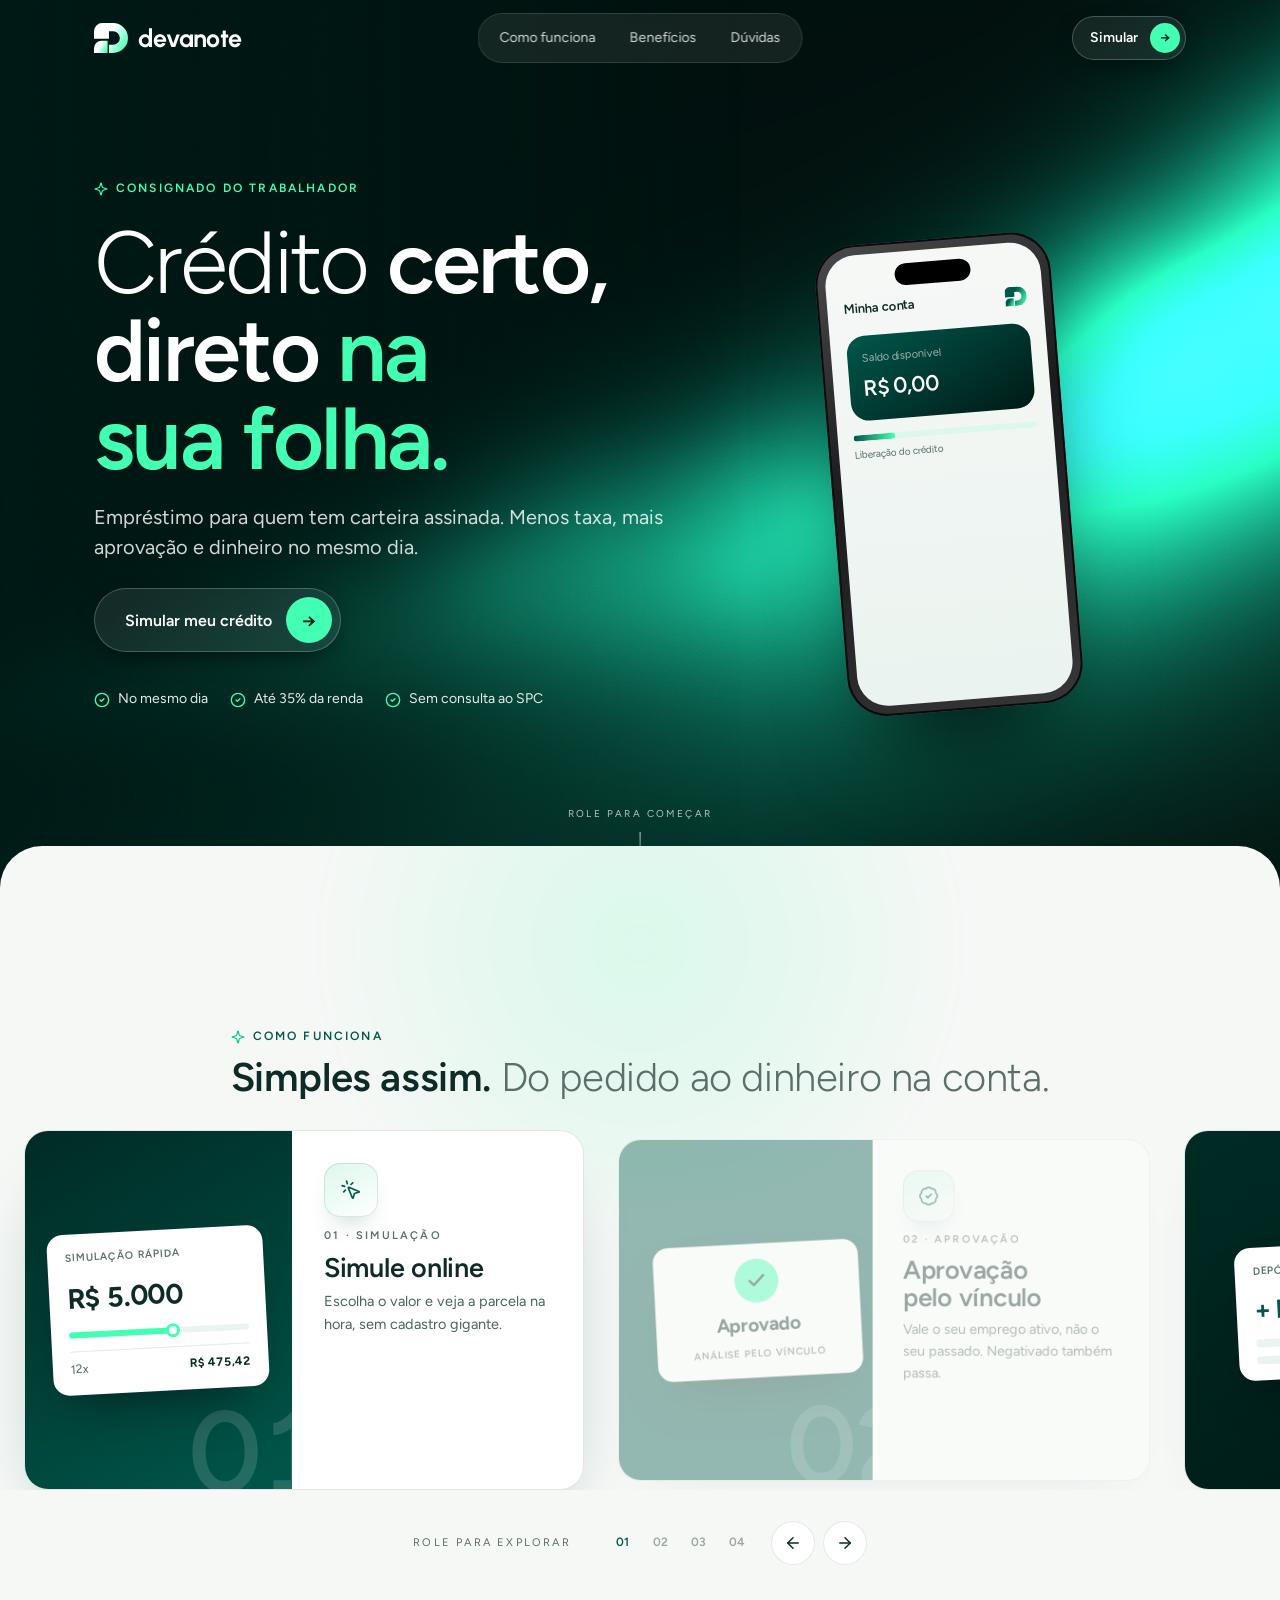
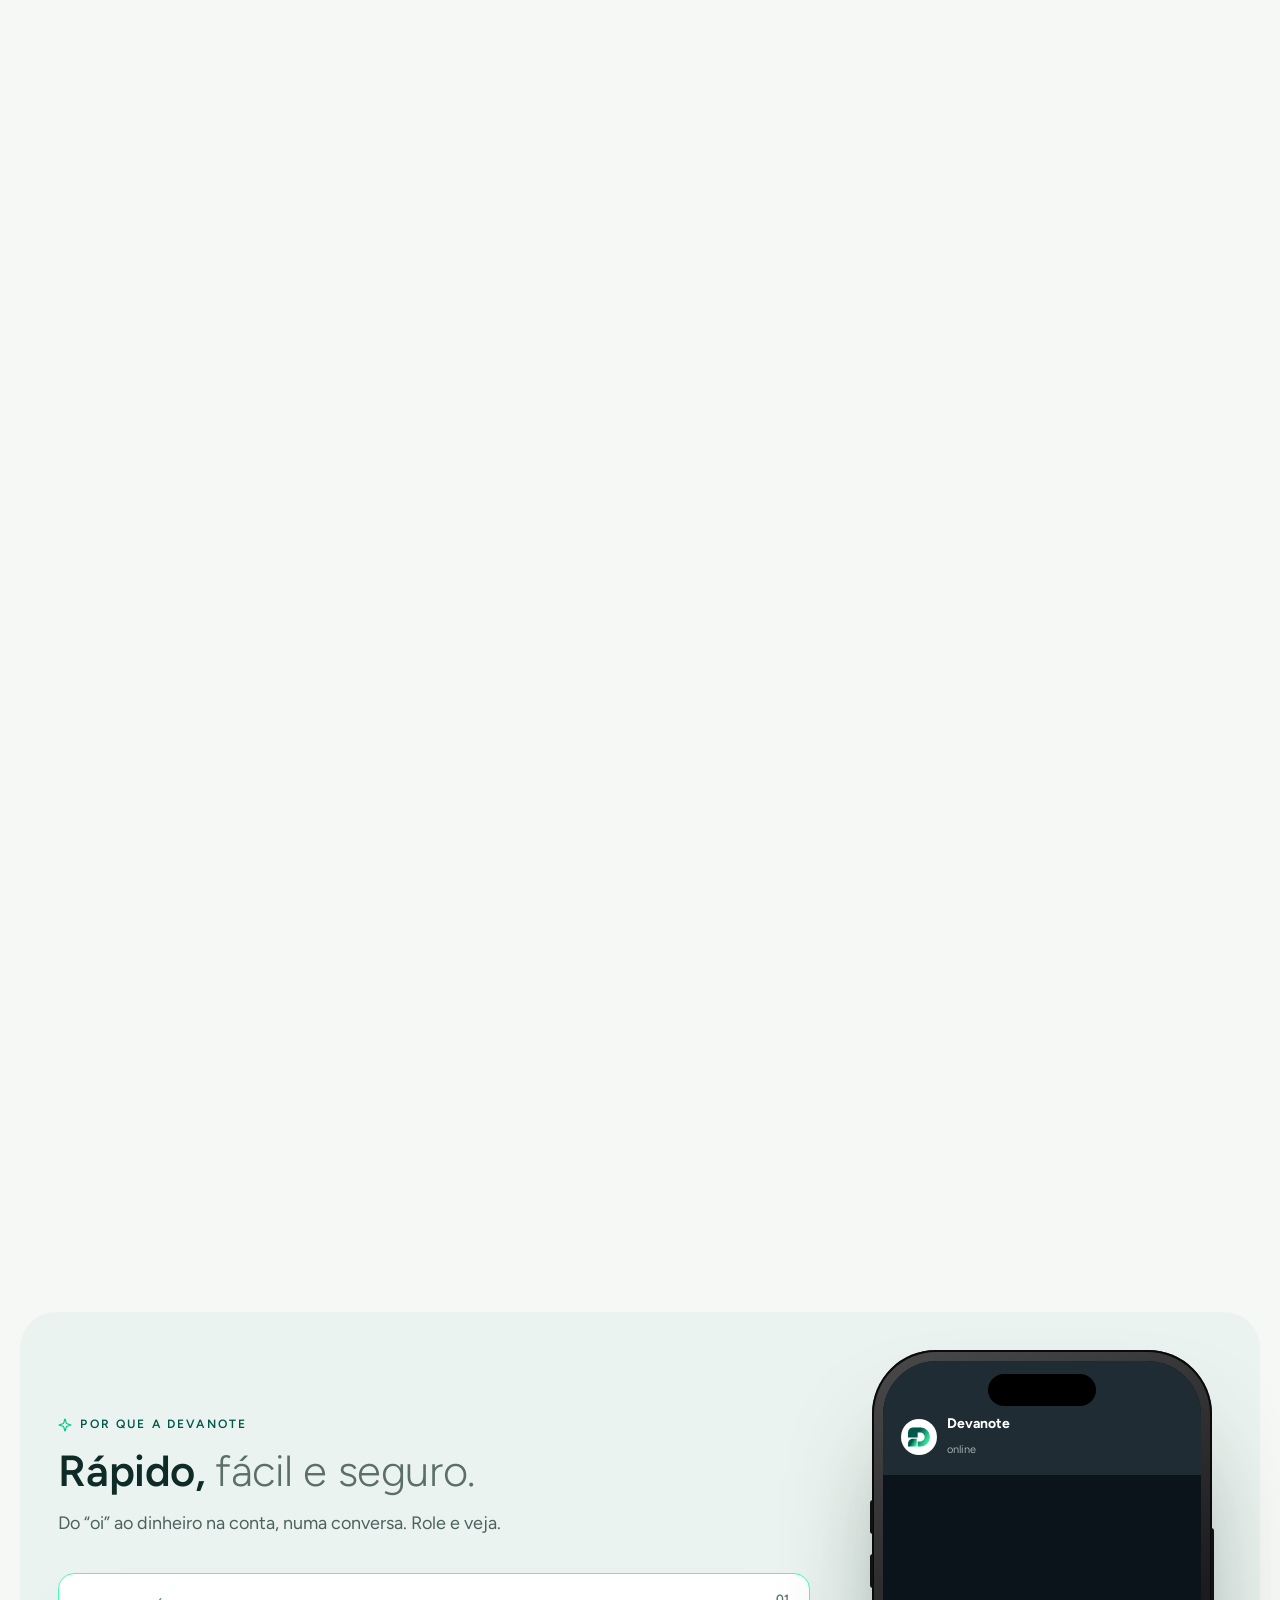
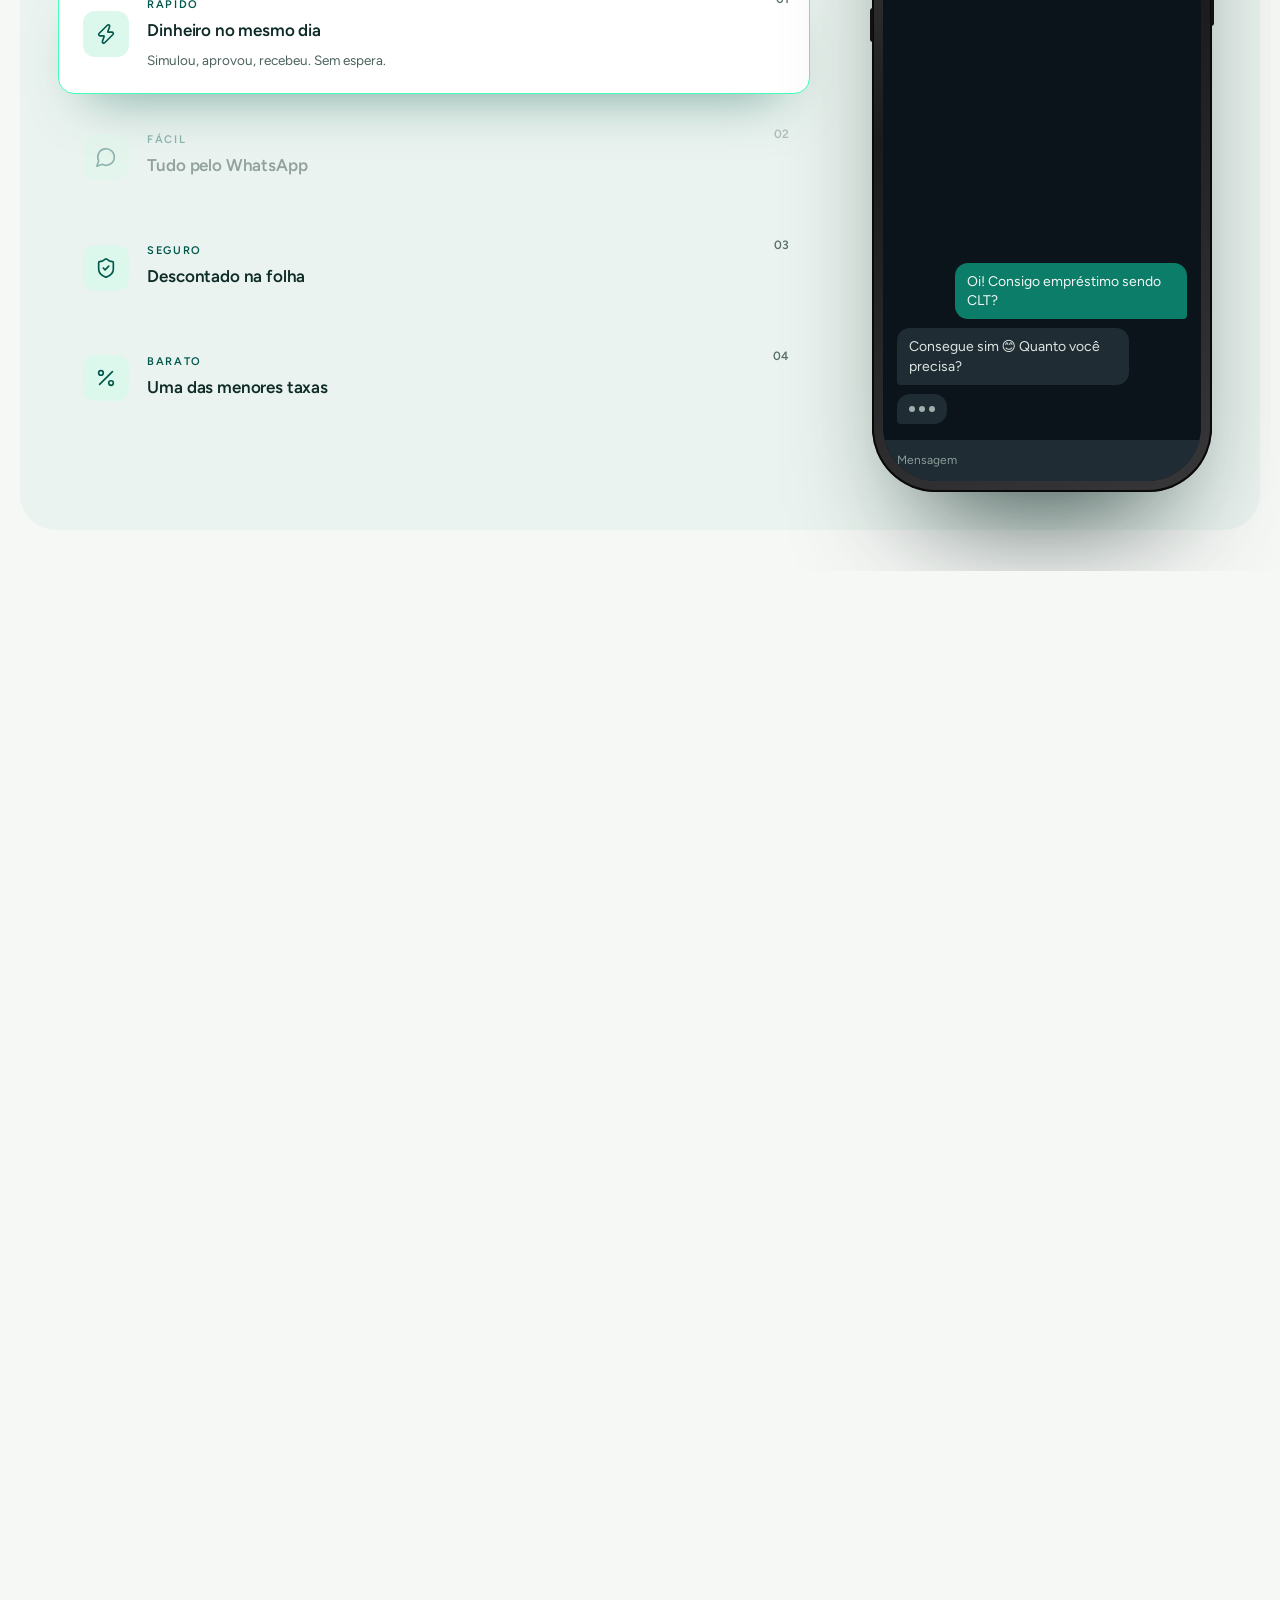
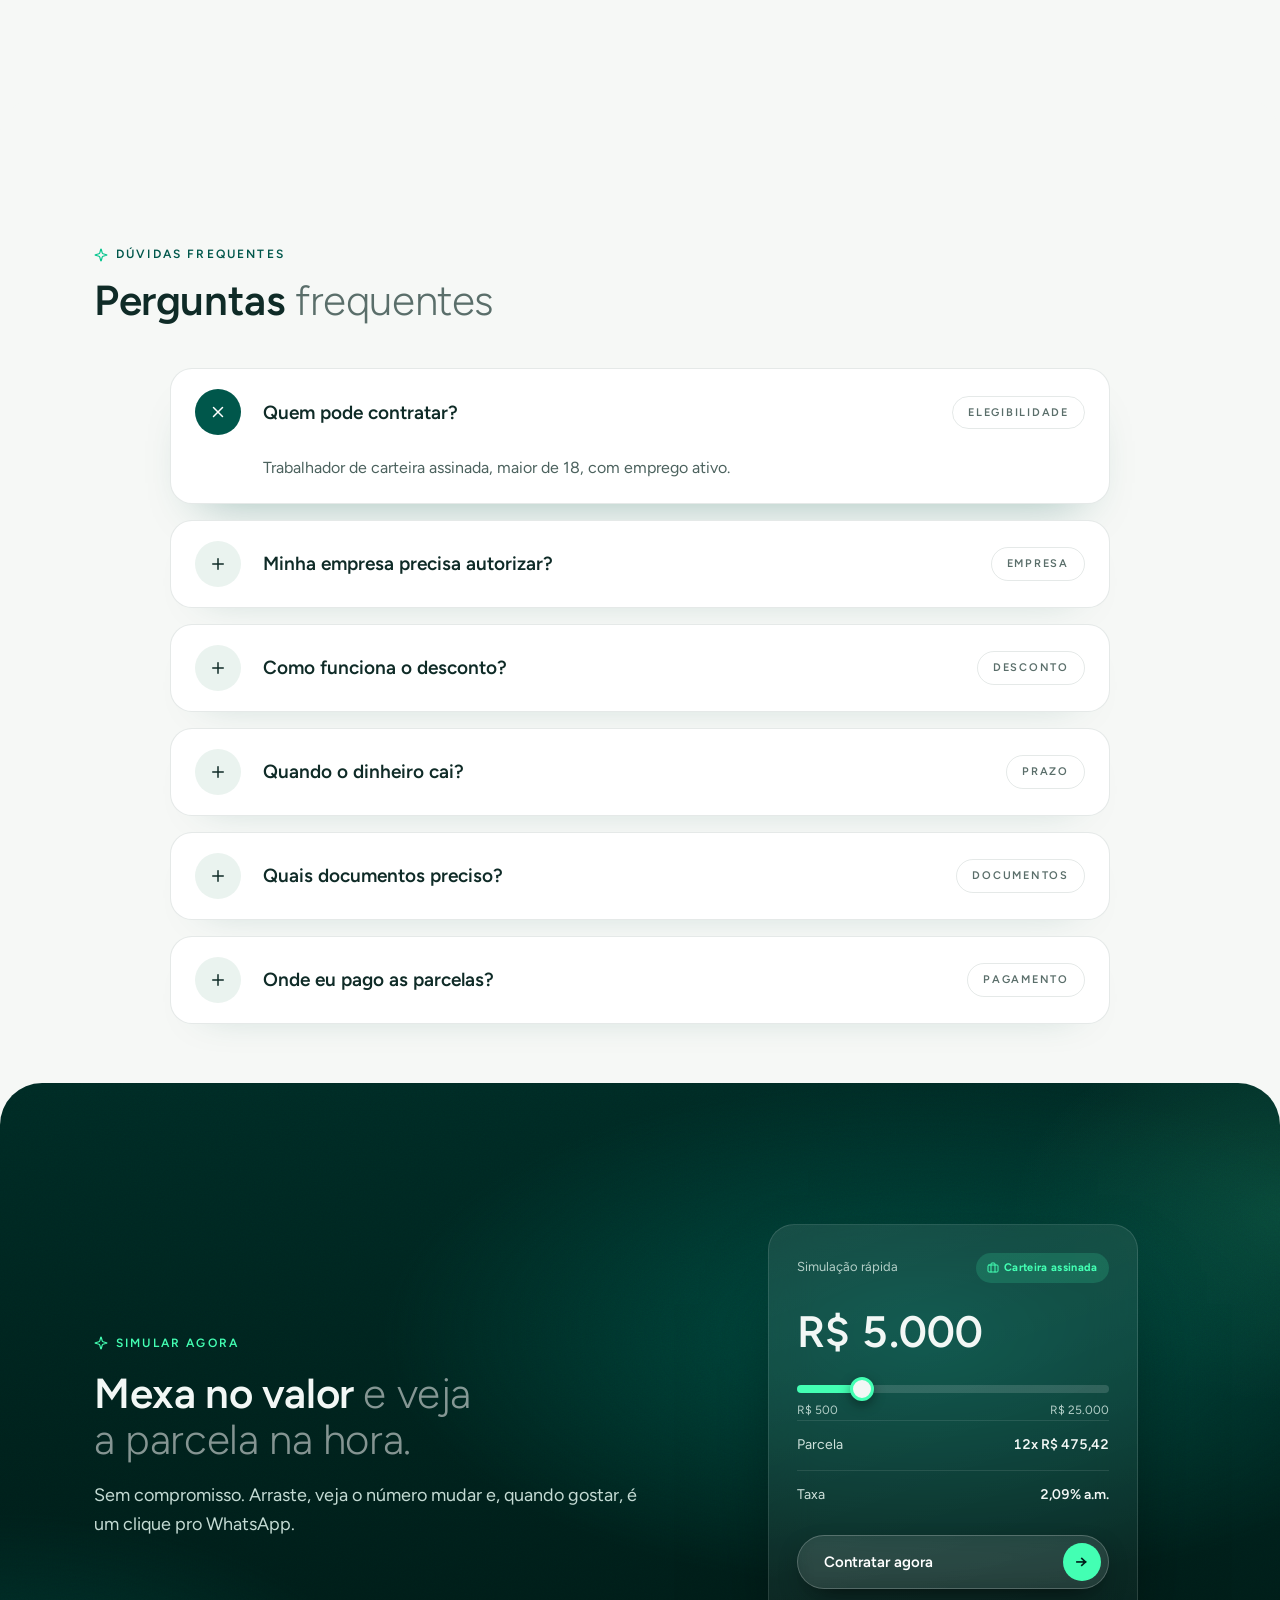
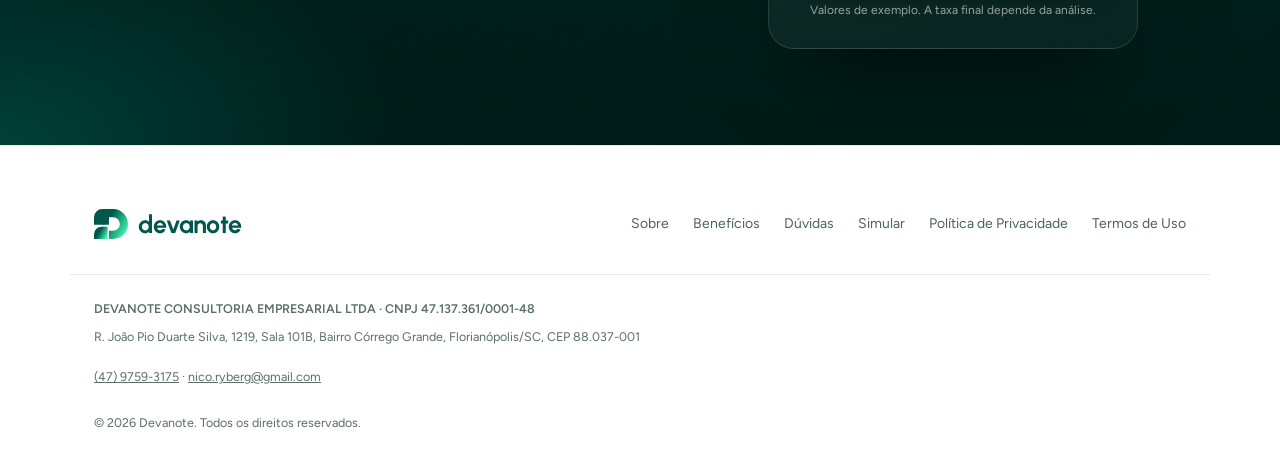
==== commit 46b3a8fd: "Add files via upload" ====
--- a/index.html
+++ b/index.html
@@ -7,7 +7,7 @@
 <title>Devanote · Consignado do trabalhador CLT</title>
 <meta name="description" content="Crédito certo, direto na sua folha. Empréstimo para quem tem carteira assinada, com menos taxa, mais aprovação e dinheiro no mesmo dia.">
 <link rel="canonical" href="https://devanote.com.br/">
-<meta name="theme-color" content="#061626">
+<meta name="theme-color" content="#001a16">
 <link rel="icon" href="favicon.svg" type="image/svg+xml">
 <link rel="icon" href="favicon-32.png" sizes="32x32" type="image/png">
 <link rel="apple-touch-icon" href="apple-touch-icon.png">
@@ -30,8 +30,8 @@
 <body>
 <svg width="0" height="0" style="position:absolute" aria-hidden="true" focusable="false">
   <defs>
-    <linearGradient id="dvCor" x1="0" y1=".25" x2="1" y2=".75"><stop offset="0" stop-color="#0E3655"/><stop offset=".38" stop-color="#0E3655"/><stop offset="1" stop-color="#FE7522"/></linearGradient>
-    <linearGradient id="dvClaro" x1="0" y1=".25" x2="1" y2=".75"><stop offset="0" stop-color="#FFFFFF"/><stop offset=".42" stop-color="#FFFFFF"/><stop offset="1" stop-color="#FE7522"/></linearGradient>
+    <linearGradient id="dvCor" x1="0" y1=".25" x2="1" y2=".75"><stop offset="0" stop-color="#00574b"/><stop offset=".38" stop-color="#00574b"/><stop offset="1" stop-color="#43ffb3"/></linearGradient>
+    <linearGradient id="dvClaro" x1="0" y1=".25" x2="1" y2=".75"><stop offset="0" stop-color="#FFFFFF"/><stop offset=".42" stop-color="#FFFFFF"/><stop offset="1" stop-color="#43ffb3"/></linearGradient>
     <symbol id="dv-mark" viewBox="0 0 100 88">
       <path d="M0 46V24A24 24 0 0 1 24 0H56A44 44 0 0 1 56 88H44V64H56A20 20 0 0 0 56 24H44V46Z" style="fill:var(--mk,url(#dvCor))"/>
       <path d="M0 88V74A22 22 0 0 1 22 52H40V88Z" style="fill:var(--mk,url(#dvCor))"/>
@@ -89,7 +89,7 @@
   <div class="cf-sticky">
     <div class="cf-glow" aria-hidden="true"></div>
     <div class="cf-head wrap"><span class="eyebrow"><svg xmlns="http://www.w3.org/2000/svg" width="14" height="14" viewBox="0 0 24 24" fill="none" stroke="currentColor" stroke-width="2" stroke-linecap="round" stroke-linejoin="round" aria-hidden="true"><path d="M9.94 15.5A2 2 0 0 0 8.5 14.06l-6.14-1.58a.5.5 0 0 1 0-.96L8.5 9.94A2 2 0 0 0 9.94 8.5l1.58-6.14a.5.5 0 0 1 .96 0L14.06 8.5a2 2 0 0 0 1.44 1.44l6.14 1.58a.5.5 0 0 1 0 .96l-6.14 1.58a2 2 0 0 0-1.44 1.44l-1.58 6.14a.5.5 0 0 1-.96 0z"/></svg> Como funciona</span><h2>Simples assim. <span class="t-thin">Do pedido ao dinheiro na conta.</span></h2></div>
-    <div class="cf-viewport"><div class="cf-track"><article class="cf-card is-focus"><div class="cf-card-media" style="background:linear-gradient(150deg, #0b2740, #0e3655)"><div class="cf-card-img"><div class="cfm"><div class="cfm-cap">Simulação rápida</div><div class="cfm-value">R$ 5.000</div><div class="cfm-slider"><span></span></div><div class="cfm-row"><span>12x</span><b>R$ 475,42</b></div></div><span class="cf-card-bignum">01</span></div></div><div class="cf-card-body"><span class="cf-media-icon"><svg xmlns="http://www.w3.org/2000/svg" width="22" height="22" viewBox="0 0 24 24" fill="none" stroke="currentColor" stroke-width="1.8" stroke-linecap="round" stroke-linejoin="round" aria-hidden="true"><path d="M14 4.1 12 6"/><path d="m5.1 8-2.9-.8"/><path d="m6 12-1.9 2"/><path d="M7.2 2.2 8 5.1"/><path d="M9.04 9.69a.5.5 0 0 1 .65-.65l11 4.5a.5.5 0 0 1-.07.95l-4.35 1.04a1 1 0 0 0-.74.74l-1.04 4.35a.5.5 0 0 1-.95.07z"/></svg></span><span class="cf-step">01 · Simulação</span><h3>Simule online</h3><p>Escolha o valor e veja a parcela na hora, sem cadastro gigante.</p></div></article><article class="cf-card"><div class="cf-card-media" style="background:linear-gradient(150deg, #0e3655, #1d5a8a)"><div class="cf-card-img"><div class="cfm cfm-center"><div class="cfm-badge"><svg xmlns="http://www.w3.org/2000/svg" width="22" height="22" viewBox="0 0 24 24" fill="none" stroke="currentColor" stroke-width="2.6" stroke-linecap="round" stroke-linejoin="round" aria-hidden="true"><path d="M20 6 9 17l-5-5"/></svg></div><div class="cfm-value sm">Aprovado</div><div class="cfm-cap">Análise pelo vínculo</div></div><span class="cf-card-bignum">02</span></div></div><div class="cf-card-body"><span class="cf-media-icon"><svg xmlns="http://www.w3.org/2000/svg" width="22" height="22" viewBox="0 0 24 24" fill="none" stroke="currentColor" stroke-width="1.8" stroke-linecap="round" stroke-linejoin="round" aria-hidden="true"><path d="M3.85 8.62a4 4 0 0 1 4.78-4.77 4 4 0 0 1 6.74 0 4 4 0 0 1 4.78 4.78 4 4 0 0 1 0 6.74 4 4 0 0 1-4.77 4.78 4 4 0 0 1-6.75 0 4 4 0 0 1-4.78-4.77 4 4 0 0 1 0-6.76Z"/><path d="m9 12 2 2 4-4"/></svg></span><span class="cf-step">02 · Aprovação</span><h3>Aprovação pelo vínculo</h3><p>Vale o seu emprego ativo, não o seu passado. Negativado também passa.</p></div></article><article class="cf-card"><div class="cf-card-media" style="background:linear-gradient(150deg, #0b2740, #061626)"><div class="cf-card-img"><div class="cfm"><div class="cfm-cap">Depósito recebido</div><div class="cfm-amount">+ R$ 5.000</div><div class="cfm-line w70"></div><div class="cfm-line w45"></div></div><span class="cf-card-bignum">03</span></div></div><div class="cf-card-body"><span class="cf-media-icon"><svg xmlns="http://www.w3.org/2000/svg" width="22" height="22" viewBox="0 0 24 24" fill="none" stroke="currentColor" stroke-width="1.8" stroke-linecap="round" stroke-linejoin="round" aria-hidden="true"><rect width="20" height="12" x="2" y="6" rx="2"/><circle cx="12" cy="12" r="2"/><path d="M6 12h.01M18 12h.01"/></svg></span><span class="cf-step">03 · Depósito</span><h3>Dinheiro na conta</h3><p>Aprovou, caiu. Na maioria dos casos, no mesmo dia útil.</p></div></article><article class="cf-card"><div class="cf-card-media" style="background:linear-gradient(150deg, #0e3655, #a8481a)"><div class="cf-card-img"><div class="cfm"><div class="cfm-cap">Holerite</div><div class="cfm-hrow"><span>Salário</span><b>R$ 3.000</b></div><div class="cfm-hrow neg"><span>Folha</span><b>− R$ 475</b></div><div class="cfm-hrow total"><span>Líquido</span><b>R$ 2.525</b></div></div><span class="cf-card-bignum">04</span></div></div><div class="cf-card-body"><span class="cf-media-icon"><svg xmlns="http://www.w3.org/2000/svg" width="22" height="22" viewBox="0 0 24 24" fill="none" stroke="currentColor" stroke-width="1.8" stroke-linecap="round" stroke-linejoin="round" aria-hidden="true"><path d="M8 2v4"/><path d="M16 2v4"/><rect width="18" height="18" x="3" y="4" rx="2"/><path d="M3 10h18"/><path d="m9 16 2 2 4-4"/></svg></span><span class="cf-step">04 · Folha</span><h3>Desconto na folha</h3><p>A parcela sai direto do salário. Você nunca esquece de pagar.</p></div></article></div></div>
+    <div class="cf-viewport"><div class="cf-track"><article class="cf-card is-focus"><div class="cf-card-media" style="background:linear-gradient(150deg, #002b25, #00574b)"><div class="cf-card-img"><div class="cfm"><div class="cfm-cap">Simulação rápida</div><div class="cfm-value">R$ 5.000</div><div class="cfm-slider"><span></span></div><div class="cfm-row"><span>12x</span><b>R$ 475,42</b></div></div><span class="cf-card-bignum">01</span></div></div><div class="cf-card-body"><span class="cf-media-icon"><svg xmlns="http://www.w3.org/2000/svg" width="22" height="22" viewBox="0 0 24 24" fill="none" stroke="currentColor" stroke-width="1.8" stroke-linecap="round" stroke-linejoin="round" aria-hidden="true"><path d="M14 4.1 12 6"/><path d="m5.1 8-2.9-.8"/><path d="m6 12-1.9 2"/><path d="M7.2 2.2 8 5.1"/><path d="M9.04 9.69a.5.5 0 0 1 .65-.65l11 4.5a.5.5 0 0 1-.07.95l-4.35 1.04a1 1 0 0 0-.74.74l-1.04 4.35a.5.5 0 0 1-.95.07z"/></svg></span><span class="cf-step">01 · Simulação</span><h3>Simule online</h3><p>Escolha o valor e veja a parcela na hora, sem cadastro gigante.</p></div></article><article class="cf-card"><div class="cf-card-media" style="background:linear-gradient(150deg, #00574b, #00574b)"><div class="cf-card-img"><div class="cfm cfm-center"><div class="cfm-badge"><svg xmlns="http://www.w3.org/2000/svg" width="22" height="22" viewBox="0 0 24 24" fill="none" stroke="currentColor" stroke-width="2.6" stroke-linecap="round" stroke-linejoin="round" aria-hidden="true"><path d="M20 6 9 17l-5-5"/></svg></div><div class="cfm-value sm">Aprovado</div><div class="cfm-cap">Análise pelo vínculo</div></div><span class="cf-card-bignum">02</span></div></div><div class="cf-card-body"><span class="cf-media-icon"><svg xmlns="http://www.w3.org/2000/svg" width="22" height="22" viewBox="0 0 24 24" fill="none" stroke="currentColor" stroke-width="1.8" stroke-linecap="round" stroke-linejoin="round" aria-hidden="true"><path d="M3.85 8.62a4 4 0 0 1 4.78-4.77 4 4 0 0 1 6.74 0 4 4 0 0 1 4.78 4.78 4 4 0 0 1 0 6.74 4 4 0 0 1-4.77 4.78 4 4 0 0 1-6.75 0 4 4 0 0 1-4.78-4.77 4 4 0 0 1 0-6.76Z"/><path d="m9 12 2 2 4-4"/></svg></span><span class="cf-step">02 · Aprovação</span><h3>Aprovação pelo vínculo</h3><p>Vale o seu emprego ativo, não o seu passado. Negativado também passa.</p></div></article><article class="cf-card"><div class="cf-card-media" style="background:linear-gradient(150deg, #002b25, #001a16)"><div class="cf-card-img"><div class="cfm"><div class="cfm-cap">Depósito recebido</div><div class="cfm-amount">+ R$ 5.000</div><div class="cfm-line w70"></div><div class="cfm-line w45"></div></div><span class="cf-card-bignum">03</span></div></div><div class="cf-card-body"><span class="cf-media-icon"><svg xmlns="http://www.w3.org/2000/svg" width="22" height="22" viewBox="0 0 24 24" fill="none" stroke="currentColor" stroke-width="1.8" stroke-linecap="round" stroke-linejoin="round" aria-hidden="true"><rect width="20" height="12" x="2" y="6" rx="2"/><circle cx="12" cy="12" r="2"/><path d="M6 12h.01M18 12h.01"/></svg></span><span class="cf-step">03 · Depósito</span><h3>Dinheiro na conta</h3><p>Aprovou, caiu. Na maioria dos casos, no mesmo dia útil.</p></div></article><article class="cf-card"><div class="cf-card-media" style="background:linear-gradient(150deg, #00574b, #00574b)"><div class="cf-card-img"><div class="cfm"><div class="cfm-cap">Holerite</div><div class="cfm-hrow"><span>Salário</span><b>R$ 3.000</b></div><div class="cfm-hrow neg"><span>Folha</span><b>− R$ 475</b></div><div class="cfm-hrow total"><span>Líquido</span><b>R$ 2.525</b></div></div><span class="cf-card-bignum">04</span></div></div><div class="cf-card-body"><span class="cf-media-icon"><svg xmlns="http://www.w3.org/2000/svg" width="22" height="22" viewBox="0 0 24 24" fill="none" stroke="currentColor" stroke-width="1.8" stroke-linecap="round" stroke-linejoin="round" aria-hidden="true"><path d="M8 2v4"/><path d="M16 2v4"/><rect width="18" height="18" x="3" y="4" rx="2"/><path d="M3 10h18"/><path d="m9 16 2 2 4-4"/></svg></span><span class="cf-step">04 · Folha</span><h3>Desconto na folha</h3><p>A parcela sai direto do salário. Você nunca esquece de pagar.</p></div></article></div></div>
     <div class="cf-foot wrap">
       <span class="cf-hint">Role para explorar</span>
       <div class="cf-progress"><span class="cf-progress-fill"></span></div>
@@ -205,7 +205,7 @@
   const toca = (atraso) => { cancelAnimationFrame(rafC); pinta(0); const t0 = performance.now() + atraso; const f = (a) => { const x = clamp((a - t0) / 2600); pinta(x); if (x < 1) rafC = requestAnimationFrame(f); }; rafC = requestAnimationFrame(f); };
   if (RM) pinta(1); else { pinta(0); let fora = true; new IntersectionObserver(([x]) => { if (x.isIntersecting) { if (fora) { fora = false; toca(performance.now() < 2000 ? 1300 : 250); } } else fora = true; }, { threshold: 0.35 }).observe(cena.querySelector(".celular")); }
 
-  /* Fundo animado do topo (faixa de luz, azul para laranja) */
+  /* Fundo animado do topo (faixa de luz verde) */
   (() => {
     const c = document.querySelector("[data-aurora]"); const gl = c && c.getContext("webgl", { antialias: false });
     if (!gl) return;
@@ -214,19 +214,20 @@
 float h(vec2 p){return fract(sin(dot(p,vec2(127.1,311.7)))*43758.5453);}
 float n(vec2 p){vec2 i=floor(p),f=fract(p);f=f*f*(3.-2.*f);return mix(mix(h(i),h(i+vec2(1,0)),f.x),mix(h(i+vec2(0,1)),h(i+vec2(1,1)),f.x),f.y);}
 float fbm(vec2 p){float v=0.,a=.5;for(int k=0;k<4;k++){v+=a*n(p);p*=2.03;a*=.5;}return v;}
-vec3 bl(vec2 uv,vec2 c,vec2 s,vec3 col){vec2 d=(uv-c)/s;return col*exp(-dot(d,d));}
-void main(){vec2 uv=gl_FragCoord.xy/r;float ar=r.x/r.y;
-vec2 w=vec2(fbm(uv*vec2(ar,1.)*1.2+t*.04),fbm(uv*vec2(ar,1.)*1.2-t*.035+3.1))-.5;vec2 u=uv+w*.18;
-vec3 col=vec3(.012,.016,.024);
-vec3 OR=vec3(1.,.36,.05);vec3 RD=vec3(.78,.09,.03);vec3 AM=vec3(1.,.62,.28);vec3 NV=vec3(.04,.17,.32);vec3 BL=vec3(.06,.26,.86);vec3 SK=vec3(.30,.60,1.);
-float s=sin(t*.12),c=cos(t*.1);
-col+=bl(u,vec2(1.05+.03*s,1.08),vec2(.40,.50),RD*1.5);
-col+=bl(u,vec2(1.0,.80+.04*c),vec2(.30,.36),OR*1.05);
-col+=bl(u,vec2(.96,.58),vec2(.14,.18),AM*.35);
-col+=bl(u,vec2(-.02,.24+.05*s),vec2(.20,.48),BL*1.25);
-col+=bl(u,vec2(.0,-.02),vec2(.22,.20),SK*.55);
-col=1.-exp(-col*1.25);
-col=pow(col,vec3(.95));
+void main(){vec2 uv=gl_FragCoord.xy/r;float ar=r.x/r.y;vec2 q=vec2(uv.x*ar,uv.y);
+float w=fbm(q*1.4+vec2(t*.05,-t*.03));
+float curva=.18+.62*uv.x*uv.x*.9+.10*sin(uv.x*3.1+t*.22)+.12*(w-.5);
+float d=uv.y-curva;
+float largura=.06+.20*uv.x;
+float faixa=exp(-d*d/(largura*largura));
+float d2=uv.y-(curva-.22-.05*sin(uv.x*2.+t*.17));
+float faixa2=exp(-d2*d2/(.03+.05*uv.x))*.45;
+float brilho=(faixa*(.35+.9*uv.x)+faixa2)*(.75+.5*w);
+vec3 base=mix(vec3(.004,.05,.042),vec3(.0,.09,.075),uv.y*.6);
+vec3 verde=vec3(0.,.34,.29);vec3 menta=vec3(.26,1.,.70);
+vec3 col=base+verde*brilho*1.05+menta*pow(brilho,2.6)*.42;
+col+=menta*.05*exp(-length((uv-vec2(1.,.15))*vec2(1.4,1.))*3.);
+col*=1.-.35*length(uv-vec2(.45,.5));
 gl_FragColor=vec4(col,1.);}`;
     const mk = (y, s) => { const o = gl.createShader(y); gl.shaderSource(o, s); gl.compileShader(o); return o; };
     const pr = gl.createProgram(); gl.attachShader(pr, mk(gl.VERTEX_SHADER, vs)); gl.attachShader(pr, mk(gl.FRAGMENT_SHADER, fs)); gl.linkProgram(pr);
--- a/site.css
+++ b/site.css
@@ -1,12 +1,12 @@
 /*
   Devanote: identidade
-  Azul #0E3655 · Laranja #FE7522 · Bege #EBD5BF · Grafite #1F1F1F
+  Azul #00574b · Laranja #43ffb3 · Bege #cfe2dc · Grafite #1F1F1F
   Fonte Figtree · Logo Urbanist
 */
-:root{--grao:url("data:image/svg+xml,%3Csvg xmlns='http://www.w3.org/2000/svg' width='140' height='140'%3E%3Cfilter id='n'%3E%3CfeTurbulence type='fractalNoise' baseFrequency='0.85' numOctaves='2' stitchTiles='stitch'/%3E%3C/filter%3E%3Crect width='100%25' height='100%25' filter='url(%23n)'/%3E%3C/svg%3E");--bg:#fbf7f2;--surface:#fff;--surface-2:#f3ece4;--ink:#0e2236;--ink-soft:#4f5866;--muted:#5c6675;--teal:#fe7522;--teal-deep:#e0611a;--teal-ink:#b4480e;--teal-tint:#ffe9da;--on-teal:#1f1f1f;--bg-dark:#071726;--ink-on-dark:#eef2f7;--ink-on-dark-soft:#a7b6c8;--focus:#fe7522;--line:#4f586624;--line-on-dark:#ffffff1a;--cream:#f4ebe1;--cream-2:#eee2d3;--cream-line:#786c5829;--deep:#061626;--navy:#0e3655;--r-sm:12px;--r-md:16px;--r-lg:22px;--shadow:0 26px 64px -30px #0e365566;--shadow-dark:0 40px 90px -40px #000c;--container:1140px;--ease:cubic-bezier(.16,.7,.2,1);--font:"Figtree",ui-sans-serif,system-ui,sans-serif}
+:root{--grao:url("data:image/svg+xml,%3Csvg xmlns='http://www.w3.org/2000/svg' width='140' height='140'%3E%3Cfilter id='n'%3E%3CfeTurbulence type='fractalNoise' baseFrequency='0.85' numOctaves='2' stitchTiles='stitch'/%3E%3C/filter%3E%3Crect width='100%25' height='100%25' filter='url(%23n)'/%3E%3C/svg%3E");--bg:#f6f8f6;--surface:#fff;--surface-2:#eaf3ef;--ink:#0f2b27;--ink-soft:#4c625e;--muted:#5a6e6a;--teal:#43ffb3;--teal-deep:#00c48c;--teal-ink:#00574b;--teal-tint:#dcf8ec;--on-teal:#1f1f1f;--bg-dark:#00211c;--ink-on-dark:#e6f5ef;--ink-on-dark-soft:#9db0ab;--focus:#43ffb3;--line:#4c625e24;--line-on-dark:#ffffff1a;--cream:#eaf3ef;--cream-2:#dcf8ec;--cream-line:#4c625e29;--deep:#001a16;--navy:#00574b;--r-sm:12px;--r-md:16px;--r-lg:22px;--shadow:0 26px 64px -30px #00574b66;--shadow-dark:0 40px 90px -40px #000c;--container:1140px;--ease:cubic-bezier(.16,.7,.2,1);--font:"Figtree",ui-sans-serif,system-ui,sans-serif}
 *,*::before,*::after{box-sizing:border-box;margin:0;padding:0}
 html{scroll-behavior:smooth;-webkit-text-size-adjust:100%;overflow-x:clip}
-body{background-color:var(--bg);color:var(--ink);font-family:var(--font);-webkit-font-smoothing:antialiased;background-image:repeating-linear-gradient(90deg,#4f58660a 0 1px,#0000 1px 88px);background-attachment:fixed;line-height:1.6}
+body{background-color:var(--bg);color:var(--ink);font-family:var(--font);-webkit-font-smoothing:antialiased;background-image:repeating-linear-gradient(90deg,#4c625e0a 0 1px,#0000 1px 88px);background-attachment:fixed;line-height:1.6}
 ul,ol{list-style:none}
 img,svg,video,canvas{display:block;max-width:100%}
 button,input{font:inherit;color:inherit;background:none;border:0}
@@ -28,14 +28,14 @@
 .btn{cursor:pointer;transition:transform .25s var(--ease),box-shadow .3s ease,background .2s ease;border:1px solid #0000;border-radius:999px;align-items:center;gap:8px;padding:14px 24px;font-family:inherit;font-size:15px;font-weight:600;text-decoration:none;display:inline-flex;min-height:44px}
 .btn-primary{background:#ffffff14;color:#fff;border-color:#ffffff38;-webkit-backdrop-filter:blur(10px);backdrop-filter:blur(10px);padding:7px 7px 7px 24px;box-shadow:0 10px 30px -14px #000}
 .btn-primary:hover{background:#ffffff22;border-color:#ffffff55}
-.btn-ar{display:grid;place-items:center;flex:none;width:38px;height:38px;margin-left:6px;border-radius:50%;background:#fe7522;color:#fff;font-style:normal;font-size:17px;line-height:1;transition:transform .3s var(--ease)}
+.btn-ar{display:grid;place-items:center;flex:none;width:38px;height:38px;margin-left:6px;border-radius:50%;background:#43ffb3;color:#00211c;font-style:normal;font-size:17px;line-height:1;transition:transform .3s var(--ease)}
 .btn-primary:hover .btn-ar{transform:translateX(3px)}
 .btn-lg .btn-ar{width:46px;height:46px;font-size:19px}
 .btn-sm .btn-ar{width:30px;height:30px;font-size:14px;margin-left:4px}
 .btn-sm.btn-primary{padding-right:5px}
 .btn-block.btn-primary{padding:7px 7px 7px 26px;justify-content:space-between}
-.site-header.is-solid .btn-primary,.mobile-menu .btn-primary{background:#0e36550f;color:var(--navy);border-color:#0e365533;box-shadow:none}
-.site-header.is-solid .btn-primary:hover,.mobile-menu .btn-primary:hover{background:#0e36551c}
+.site-header.is-solid .btn-primary,.mobile-menu .btn-primary{background:#00574b0f;color:var(--navy);border-color:#00574b33;box-shadow:none}
+.site-header.is-solid .btn-primary:hover,.mobile-menu .btn-primary:hover{background:#00574b1c}
 .btn-primary:hover{transform:translateY(-2px)}
 .btn-block{justify-content:center;width:100%}
 .btn-sm{padding:5px 5px 5px 17px;font-size:14px}
@@ -79,15 +79,15 @@
 .vhero-sticky{align-items:center;min-height:100vh;display:flex;position:relative;overflow:hidden;padding:110px 0 120px}
 .aurora{position:absolute;inset:0;width:100%;height:100%;z-index:0;opacity:0;transition:opacity 1.2s ease}
 .aurora.ativo{opacity:1}
-.vhero-fallback{position:absolute;inset:0;z-index:0;background:radial-gradient(42% 60% at 102% -5%,#c41a08 0%,transparent 70%),radial-gradient(38% 50% at 98% 22%,#fe5c0d 0%,transparent 72%),radial-gradient(22% 55% at -2% 76%,#1243c9 0%,transparent 75%),#030509}
-.vhero-scrim{z-index:1;background:linear-gradient(90deg,#03060ad9 0%,#03060a80 30%,#03060a00 58%);position:absolute;inset:0;pointer-events:none}
-.vhero-sticky::after{content:"";z-index:2;pointer-events:none;opacity:.28;mix-blend-mode:overlay;background-size:180px 180px;background-image:var(--grao);position:absolute;inset:0}
+.vhero-fallback{position:absolute;inset:0;z-index:0;background:radial-gradient(70% 40% at 80% 45%,#00574b 0%,transparent 70%),radial-gradient(40% 30% at 95% 30%,#43ffb340 0%,transparent 70%),linear-gradient(#002b25,#00211c 55%,#001a16)}
+.vhero-scrim{z-index:1;background:linear-gradient(90deg,#001a16d9 0%,#001a1680 30%,#001a1600 58%);position:absolute;inset:0;pointer-events:none}
+.vhero-sticky::after{content:"";z-index:2;pointer-events:none;opacity:.14;mix-blend-mode:overlay;background-size:180px 180px;background-image:var(--grao);position:absolute;inset:0}
 .vhero-wrap{z-index:3;width:100%;position:relative;display:grid;grid-template-columns:1.1fr .9fr;align-items:center;gap:40px}
 .vhero-content{z-index:3;color:#fff;flex-direction:column;gap:20px;max-width:640px;display:flex;position:relative}
 .vhero-eyebrow{letter-spacing:.18em;text-transform:uppercase;color:var(--teal);align-items:center;gap:8px;font-size:12px;font-weight:600;display:inline-flex}
 .vhero-title{letter-spacing:-.03em;color:#fff;font-size:clamp(44px,7vw,88px);font-weight:600;line-height:1}
 .vhero-title .t-thin{color:#fff;font-weight:300}
-.vhero-title .t-lar{color:#fe7522}
+.vhero-title .t-lar{color:#43ffb3}
 .vhero-sub{color:#ffffffd1;max-width:44ch;font-size:clamp(17px,2vw,20px);line-height:1.5}
 .vhero-actions{margin-top:6px}
 .vhero-trust{flex-wrap:wrap;gap:22px;margin:16px 0 0;padding:0;list-style:none;display:flex}
@@ -102,26 +102,26 @@
 .flutua{position:absolute;inset:0;animation:6s ease-in-out infinite flutuar}
 @keyframes flutuar{0%,to{transform:translateY(0)}50%{transform:translateY(-8px)}}
 .celular{position:absolute;left:50%;top:40px;width:236px;height:472px;border-radius:40px;padding:10px;background:linear-gradient(155deg,#4a4a4d 0%,#1b1b1d 44%,#37373a 100%);box-shadow:0 60px 100px -40px #000d,inset 0 0 0 2px #0a0a0a;transform:translateX(-50%) translateY(calc((1 - var(--p)) * 30px)) rotate(calc((1 - var(--p)) * -6deg))}
-.tela{position:relative;height:100%;border-radius:31px;overflow:hidden;padding:44px 16px 16px;background:linear-gradient(180deg,#fbf7f2,#f3ece4);color:var(--ink);font-size:12px}
+.tela{position:relative;height:100%;border-radius:31px;overflow:hidden;padding:44px 16px 16px;background:linear-gradient(180deg,#f6f8f6,#eaf3ef);color:var(--ink);font-size:12px}
 .tela::before{content:"";position:absolute;top:12px;left:50%;width:76px;height:22px;border-radius:999px;background:#000;transform:translateX(-50%)}
 .tela-topo{display:flex;align-items:center;justify-content:space-between;margin-bottom:16px}
 .tela-topo b{font-weight:600;font-size:13px}
 .tela-topo svg{width:22px;height:20px;--mk:url(#dvCor)}
-.tela-saldo{border-radius:18px;padding:14px;background:linear-gradient(150deg,#0e3655,#061626);color:#fff}
-.tela-saldo small{display:block;color:#a7b6c8;font-size:11px}
+.tela-saldo{border-radius:18px;padding:14px;background:linear-gradient(150deg,#00574b,#001a16);color:#fff}
+.tela-saldo small{display:block;color:#9db0ab;font-size:11px}
 .tela-saldo strong{display:block;margin-top:4px;font-size:22px;font-weight:600;letter-spacing:-.02em;font-variant-numeric:tabular-nums;white-space:nowrap}
-.tela-barra{height:6px;border-radius:999px;background:#eee2d3;margin-top:14px;overflow:hidden}
-.tela-barra span{display:block;height:100%;width:calc(var(--p) * 100%);background:linear-gradient(90deg,#0e3655,#fe7522)}
+.tela-barra{height:6px;border-radius:999px;background:#dcf8ec;margin-top:14px;overflow:hidden}
+.tela-barra span{display:block;height:100%;width:calc(var(--p) * 100%);background:linear-gradient(90deg,#00574b,#43ffb3)}
 .tela-rotulo{margin-top:6px;font-size:10px;color:var(--muted)}
-.tela-linha{display:flex;align-items:center;gap:10px;margin-top:10px;padding:10px;border-radius:14px;background:#fff;border:1px solid #eee2d3;opacity:clamp(0,calc((var(--p) - .55) * 6),1);transform:translateY(calc(clamp(0,calc((.72 - var(--p)) * 60),1) * 10px))}
+.tela-linha{display:flex;align-items:center;gap:10px;margin-top:10px;padding:10px;border-radius:14px;background:#fff;border:1px solid #dcf8ec;opacity:clamp(0,calc((var(--p) - .55) * 6),1);transform:translateY(calc(clamp(0,calc((.72 - var(--p)) * 60),1) * 10px))}
 .tela-linha i{flex:none;width:28px;height:28px;border-radius:50%;display:grid;place-items:center;background:var(--teal-tint);color:var(--teal-ink);font-style:normal}
 .tela-linha span{flex:1;min-width:0;line-height:1.3}
 .tela-linha em{display:block;font-style:normal;font-weight:700;font-size:13px;color:var(--teal-ink);white-space:nowrap}
-.aviso{position:absolute;left:4%;top:4px;width:250px;display:flex;align-items:center;gap:10px;padding:11px 14px;border-radius:16px;background:#0b1a2adb;border:1px solid #ffffff24;color:#eef2f7;font-size:12.5px;line-height:1.3;-webkit-backdrop-filter:blur(10px);backdrop-filter:blur(10px);box-shadow:0 18px 40px -20px #000000b3;opacity:clamp(0,calc((var(--p) - .3) * 6),1);transform:translateY(calc(clamp(0,calc((.5 - var(--p)) * 6),1) * -16px))}
+.aviso{position:absolute;left:4%;top:4px;width:250px;display:flex;align-items:center;gap:10px;padding:11px 14px;border-radius:16px;background:#02231edb;border:1px solid #ffffff24;color:#e6f5ef;font-size:12.5px;line-height:1.3;-webkit-backdrop-filter:blur(10px);backdrop-filter:blur(10px);box-shadow:0 18px 40px -20px #000000b3;opacity:clamp(0,calc((var(--p) - .3) * 6),1);transform:translateY(calc(clamp(0,calc((.5 - var(--p)) * 6),1) * -16px))}
 .aviso svg{flex:none;width:30px;height:28px;--mk:url(#dvClaro)}
 .aviso b{display:block;font-weight:600}
-.aviso small{color:#a7b6c8}
-.valor-badge{position:absolute;right:2%;top:250px;padding:14px 20px;border-radius:16px;background:linear-gradient(150deg,#fe7522,#e0611a);color:#1f1f1f;font-size:26px;font-weight:700;letter-spacing:-.02em;box-shadow:0 24px 50px -20px #fe7522aa;opacity:clamp(0,calc((var(--p) - .62) * 6),1);transform:scale(calc(.9 + clamp(0,calc((var(--p) - .62) * 6),1) * .1))}
+.aviso small{color:#9db0ab}
+.valor-badge{position:absolute;right:2%;top:250px;padding:14px 20px;border-radius:16px;background:linear-gradient(150deg,#43ffb3,#00c48c);color:#1f1f1f;font-size:26px;font-weight:700;letter-spacing:-.02em;box-shadow:0 24px 50px -20px #43ffb3aa;opacity:clamp(0,calc((var(--p) - .62) * 6),1);transform:scale(calc(.9 + clamp(0,calc((var(--p) - .62) * 6),1) * .1))}
 
 /* Como funciona: cards na horizontal guiados pela rolagem */
 .cf{z-index:2;background:var(--bg);border-radius:42px 42px 0 0;height:230vh;margin-top:-6vh;position:relative;overflow-x:clip}
@@ -130,8 +130,8 @@
 .cf-head h2{font-size:clamp(26px,3.2vw,40px);line-height:1.08}
 .cf-viewport{align-items:center;display:flex;overflow:hidden}
 .cf-track{will-change:transform;gap:20px;padding-inline:max(24px,50vw - 700px) 24px;display:flex}
-.cf-card{background:var(--surface);border:1px solid var(--cream-line);opacity:.4;height:40vh;min-height:320px;transition:opacity .45s ease,transform .45s var(--ease),box-shadow .45s ease;border-radius:24px;flex:0 0 min(46vw,560px);display:flex;overflow:hidden;transform:scale(.95);box-shadow:0 26px 52px -38px #0e36554d}
-.cf-card.is-focus{opacity:1;transform:scale(1);box-shadow:0 40px 70px -36px #0e36557a}
+.cf-card{background:var(--surface);border:1px solid var(--cream-line);opacity:.4;height:40vh;min-height:320px;transition:opacity .45s ease,transform .45s var(--ease),box-shadow .45s ease;border-radius:24px;flex:0 0 min(46vw,560px);display:flex;overflow:hidden;transform:scale(.95);box-shadow:0 26px 52px -38px #00574b4d}
+.cf-card.is-focus{opacity:1;transform:scale(1);box-shadow:0 40px 70px -36px #00574b7a}
 .cf-card-media{flex:1;place-items:center;display:grid;position:relative;overflow:hidden}
 .cf-card-img{will-change:transform;place-items:center;width:120%;height:100%;display:grid;position:relative}
 .cf-card-bignum{letter-spacing:-.04em;color:#ffffff24;font-variant-numeric:tabular-nums;font-size:clamp(64px,9vw,120px);font-weight:600;line-height:1;position:absolute;bottom:-.18em;right:-.05em}
@@ -154,10 +154,10 @@
 .cfm-hrow.neg b{color:#c24a3d}
 .cfm-hrow.total{border-top:1px solid var(--line);margin-top:2px;padding-top:6px}
 .cfm-hrow.total b{color:var(--teal-ink)}
-.cf-glow{pointer-events:none;z-index:0;filter:blur(18px);background:radial-gradient(circle,#fe752229,#0000 62%);border-radius:50%;width:940px;max-width:120%;height:520px;position:absolute;top:-18%;left:50%;transform:translate(-50%)}
+.cf-glow{pointer-events:none;z-index:0;filter:blur(18px);background:radial-gradient(circle,#43ffb329,#0000 62%);border-radius:50%;width:940px;max-width:120%;height:520px;position:absolute;top:-18%;left:50%;transform:translate(-50%)}
 .cf-head,.cf-viewport,.cf-foot{z-index:1;position:relative}
 .cf-card-body{flex-direction:column;flex:.85;gap:8px;padding:clamp(20px,2.6vw,32px);display:flex}
-.cf-media-icon{background:linear-gradient(150deg,var(--teal-tint),#fff);width:54px;height:54px;color:var(--teal-ink);box-shadow:0 14px 26px -14px #0e365559,inset 0 0 0 1px var(--cream-line);border-radius:16px;place-items:center;margin-bottom:2px;display:grid}
+.cf-media-icon{background:linear-gradient(150deg,var(--teal-tint),#fff);width:54px;height:54px;color:var(--teal-ink);box-shadow:0 14px 26px -14px #00574b59,inset 0 0 0 1px var(--cream-line);border-radius:16px;place-items:center;margin-bottom:2px;display:grid}
 .cf-step{letter-spacing:.2em;text-transform:uppercase;color:var(--muted);font-size:11px;font-weight:600}
 .cf-card-body h3{font-size:clamp(20px,2.2vw,27px);line-height:1.08}
 .cf-card-body p{color:var(--ink-soft);max-width:32ch;font-size:14.5px}
@@ -185,7 +185,7 @@
 .ben2-left{flex-direction:column;justify-content:center;display:flex}
 .ben2-cards{flex-direction:column;gap:14px;display:flex}
 .ben2-card{border-radius:var(--r-md);opacity:.4;background:0 0;border:1px solid #0000;align-items:center;gap:18px;padding:22px 24px;transition:opacity .45s,background .45s,border-color .45s,box-shadow .45s;display:flex;position:relative}
-.ben2-card.is-active{opacity:1;background:var(--surface);border-color:var(--teal);box-shadow:0 30px 54px -30px #0e365580}
+.ben2-card.is-active{opacity:1;background:var(--surface);border-color:var(--teal);box-shadow:0 30px 54px -30px #00574b80}
 .ben2-icon{background:var(--teal-tint);width:46px;height:46px;color:var(--teal-ink);border-radius:12px;flex:none;place-items:center;display:grid}
 .ben2-card-txt{flex-direction:column;gap:3px;display:flex}
 .ben2-tag{letter-spacing:.14em;text-transform:uppercase;color:var(--teal-ink);font-size:11px;font-weight:600}
@@ -196,7 +196,7 @@
 .ben2-phone-col{justify-content:center;align-items:center;display:flex;position:relative}
 .ben2-phone-col .phone{flex:none;width:100%;max-width:340px;margin:0;transform:none}
 .ben2-phone-col .phone-screen{height:clamp(600px,80vh,780px)}
-.phone{background:linear-gradient(155deg,#4a4a4d 0%,#1b1b1d 44%,#37373a 100%);border-radius:64px;width:352px;max-width:100%;margin:0 auto;padding:11px;position:relative;box-shadow:0 70px 120px -50px #061626c7,inset 0 0 0 2px #0a0a0a}
+.phone{background:linear-gradient(155deg,#4a4a4d 0%,#1b1b1d 44%,#37373a 100%);border-radius:64px;width:352px;max-width:100%;margin:0 auto;padding:11px;position:relative;box-shadow:0 70px 120px -50px #001a16c7,inset 0 0 0 2px #0a0a0a}
 .phone::before{content:"";background:#111;border-radius:3px 0 0 3px;width:3px;height:34px;position:absolute;top:150px;left:-2px;box-shadow:0 54px #111,0 108px #111}
 .phone::after{content:"";background:#111;border-radius:0 3px 3px 0;width:3px;height:98px;position:absolute;top:178px;right:-2px}
 .phone-island{z-index:6;background:#000;border-radius:18px;width:108px;height:32px;position:absolute;top:24px;left:50%;transform:translate(-50%)}
@@ -205,25 +205,25 @@
 .wa-avatar{background:var(--surface);border-radius:50%;place-items:center;width:36px;height:36px;display:grid}
 .wa-avatar svg{width:22px;height:20px;--mk:url(#dvCor)}
 .wa-id strong{color:#fff;font-size:14px;display:block}
-.wa-id span{color:#93a3b5;font-size:11px}
+.wa-id span{color:#9db0ab;font-size:11px}
 .wa-chat{flex-direction:column;flex:1;gap:9px;padding:16px 14px;display:flex;overflow:hidden}
 .wa-chat>:first-child{margin-top:auto}
 .wa-msg{max-width:80%;animation:msgIn .32s var(--ease);border-radius:13px;padding:9px 12px;font-size:14px;line-height:1.38}
-.wa-msg.me{color:#f4f7fb;background:#1f4f7a;border-bottom-right-radius:4px;align-self:flex-end}
-.wa-msg.them{color:#e9edef;background:#202c33;border-bottom-left-radius:4px;align-self:flex-start}
+.wa-msg.me{color:#f2f7f5;background:#0b7d69;border-bottom-right-radius:4px;align-self:flex-end}
+.wa-msg.them{color:#dce5e1;background:#202c33;border-bottom-left-radius:4px;align-self:flex-start}
 @keyframes msgIn{0%{opacity:0;transform:translateY(16px) scale(.96)}to{opacity:1;transform:none}}
 .wa-typing{align-items:center;gap:4px;padding:12px;display:inline-flex}
-.wa-typing span{background:#93a3b5;border-radius:50%;width:6px;height:6px;animation:1s infinite waTyping}
+.wa-typing span{background:#9db0ab;border-radius:50%;width:6px;height:6px;animation:1s infinite waTyping}
 .wa-typing span:nth-child(2){animation-delay:.15s}
 .wa-typing span:nth-child(3){animation-delay:.3s}
 @keyframes waTyping{0%,60%,to{opacity:.3;transform:translateY(0)}30%{opacity:1;transform:translateY(-3px)}}
-.wa-bar{color:#8796a2;background:#1f2c33;padding:11px 14px;font-size:12px}
+.wa-bar{color:#8a9e99;background:#1f2c33;padding:11px 14px;font-size:12px}
 
 /* Dúvidas */
 .faq{z-index:4;background:var(--bg);border-radius:42px 42px 0 0;margin-top:-5vh;padding:calc(104px + 5vh) 0 104px;position:relative}
 .faq-list{flex-direction:column;gap:16px;max-width:940px;margin:0 auto;display:flex}
-.faq-item{background:var(--surface);border:1px solid var(--line);border-radius:22px;transition:box-shadow .3s,border-color .3s;box-shadow:0 18px 40px -34px #0e365559}
-.faq-item.is-open{box-shadow:0 26px 50px -30px #0e365566}
+.faq-item{background:var(--surface);border:1px solid var(--line);border-radius:22px;transition:box-shadow .3s,border-color .3s;box-shadow:0 18px 40px -34px #00574b59}
+.faq-item.is-open{box-shadow:0 26px 50px -30px #00574b66}
 .faq-head{cursor:pointer;text-align:left;background:0 0;border:none;grid-template-columns:auto 1fr auto;align-items:center;gap:22px;width:100%;padding:20px 24px;font-family:inherit;display:grid}
 .faq-toggle{background:var(--surface-2);width:46px;height:46px;color:var(--ink);border-radius:50%;flex:none;place-items:center;transition:background .25s,color .25s;display:grid}
 .faq-toggle .i-x{display:none}
@@ -237,30 +237,30 @@
 .faq-body-inner p{color:var(--ink-soft);max-width:70ch;font-size:16px}
 
 /* Simular */
-.simular{z-index:5;color:var(--ink-on-dark);background:radial-gradient(42% 75% at 104% 6%,#b3200a 0%,transparent 70%),radial-gradient(36% 62% at 100% 32%,#f0580e 0%,transparent 72%),radial-gradient(16% 30% at 98% 52%,#ffa064 0%,transparent 75%),radial-gradient(24% 70% at -4% 80%,#0f3fc4 0%,transparent 75%),radial-gradient(18% 40% at 0% 104%,#4c8ff5 0%,transparent 75%),#030509;border-radius:42px 42px 0 0;margin-top:-5vh;padding:calc(96px + 5vh) 0 96px;position:relative;overflow:hidden}
+.simular{z-index:5;color:var(--ink-on-dark);background:radial-gradient(60% 55% at 72% 38%,#004d42 0%,#0000 70%),radial-gradient(45% 50% at 0 100%,#003e36 0%,#0000 70%),radial-gradient(30% 40% at 100% 20%,#43ffb326 0%,#0000 70%),linear-gradient(#002b25 0%,#00211c 55%,#001a16 100%);border-radius:42px 42px 0 0;margin-top:-5vh;padding:calc(96px + 5vh) 0 96px;position:relative;overflow:hidden}
 .simular-atmo{pointer-events:none;position:absolute;inset:0}
-.simular::after{content:"";position:absolute;inset:0;pointer-events:none;opacity:.28;mix-blend-mode:overlay;background-image:var(--grao);background-size:180px 180px;z-index:0}
+.simular::after{content:"";position:absolute;inset:0;pointer-events:none;opacity:.14;mix-blend-mode:overlay;background-image:var(--grao);background-size:180px 180px;z-index:0}
 .simular-grid{z-index:1}
 .simular-atmo .orb{display:none}
-.cursor-aura{pointer-events:none;opacity:0;z-index:0;filter:blur(24px);will-change:transform,opacity;background:radial-gradient(circle,#fe752229,#0000 62%);border-radius:50%;width:620px;height:620px;transition:opacity .4s;position:absolute;top:0;left:0}
+.cursor-aura{pointer-events:none;opacity:0;z-index:0;filter:blur(24px);will-change:transform,opacity;background:radial-gradient(circle,#43ffb329,#0000 62%);border-radius:50%;width:620px;height:620px;transition:opacity .4s;position:absolute;top:0;left:0}
 .simular-grid{grid-template-columns:1fr .82fr;align-items:center;gap:56px;display:grid;position:relative}
 .simular-copy{flex-direction:column;gap:18px;display:flex}
-.simular-copy h2{color:#f7f9fc;font-size:clamp(28px,3.6vw,42px);line-height:1.1}
+.simular-copy h2{color:#f2f7f5;font-size:clamp(28px,3.6vw,42px);line-height:1.1}
 .simular-copy .t-thin{color:#ffffff85}
-.simular-lead{color:#c3cedb;max-width:48ch;font-size:18px;line-height:1.62}
+.simular-lead{color:#c4dbd4;max-width:48ch;font-size:18px;line-height:1.62}
 .simwrap{place-items:center;display:grid;position:relative}
 .simcard{-webkit-backdrop-filter:blur(20px);backdrop-filter:blur(20px);width:min(370px,100%);box-shadow:var(--shadow-dark);background:linear-gradient(160deg,#ffffff17,#ffffff08);border:1px solid #ffffff1f;border-radius:26px;padding:28px;position:relative}
-.sim-ct{color:#b4c1d1;justify-content:space-between;align-items:center;font-size:13px;display:flex;gap:10px}
-.pill{white-space:nowrap;color:var(--teal);letter-spacing:.03em;background:#fe752229;border-radius:999px;align-items:center;gap:5px;padding:6px 11px;font-size:11px;font-weight:700;display:inline-flex}
-.sim-val{color:#f7f9fc;font-variant-numeric:tabular-nums;margin-top:14px;font-size:44px;font-weight:600}
+.sim-ct{color:#b3cfc8;justify-content:space-between;align-items:center;font-size:13px;display:flex;gap:10px}
+.pill{white-space:nowrap;color:var(--teal);letter-spacing:.03em;background:#43ffb329;border-radius:999px;align-items:center;gap:5px;padding:6px 11px;font-size:11px;font-weight:700;display:inline-flex}
+.sim-val{color:#f2f7f5;font-variant-numeric:tabular-nums;margin-top:14px;font-size:44px;font-weight:600}
 .sim-range{font-size:12px}
-.sim-row{color:#cbd5e1;border-top:1px solid #ffffff1a;justify-content:space-between;padding:13px 0;font-size:14px;display:flex}
-.sim-row b{color:#f7f9fc;font-variant-numeric:tabular-nums;font-weight:600}
+.sim-row{color:#cfe2dc;border-top:1px solid #ffffff1a;justify-content:space-between;padding:13px 0;font-size:14px;display:flex}
+.sim-row b{color:#f2f7f5;font-variant-numeric:tabular-nums;font-weight:600}
 .sim-cta{margin-top:16px}
 .sim-input{appearance:none;-webkit-appearance:none;background:linear-gradient(90deg,var(--teal) var(--pct,56%),#ffffff24 var(--pct,56%));cursor:pointer;border-radius:99px;width:100%;height:8px;margin:18px 0 8px}
-.sim-input::-webkit-slider-thumb{-webkit-appearance:none;border:3px solid var(--teal);cursor:grab;background:#f7f9fc;border-radius:50%;width:24px;height:24px;transition:transform .15s;box-shadow:0 4px 12px #0006}
+.sim-input::-webkit-slider-thumb{-webkit-appearance:none;border:3px solid var(--teal);cursor:grab;background:#f2f7f5;border-radius:50%;width:24px;height:24px;transition:transform .15s;box-shadow:0 4px 12px #0006}
 .sim-input::-webkit-slider-thumb:active{cursor:grabbing;transform:scale(1.1)}
-.sim-input::-moz-range-thumb{border:3px solid var(--teal);cursor:grab;background:#f7f9fc;border-radius:50%;width:22px;height:22px}
+.sim-input::-moz-range-thumb{border:3px solid var(--teal);cursor:grab;background:#f2f7f5;border-radius:50%;width:22px;height:22px}
 .sim-input:focus-visible{outline:2px solid var(--focus);outline-offset:5px}
 .sim-note{color:#ffffff99;text-align:center;margin-top:12px;font-size:12px}
 
@@ -299,7 +299,7 @@
   .header-burger{display:flex}
   .vhero-sticky{padding:104px 0 40px;min-height:auto}
   .vhero-wrap{grid-template-columns:1fr;gap:12px}
-  .vhero-scrim{background:linear-gradient(#040d17cc,#040d1766 60%,#040d17cc)}
+  .vhero-scrim{background:linear-gradient(#001a16cc,#001a1666 60%,#001a16cc)}
   .vhero-cue{display:none}
   .cena{height:500px;max-width:420px;width:100%;margin:0 auto}
   .sticky-cta{display:block}
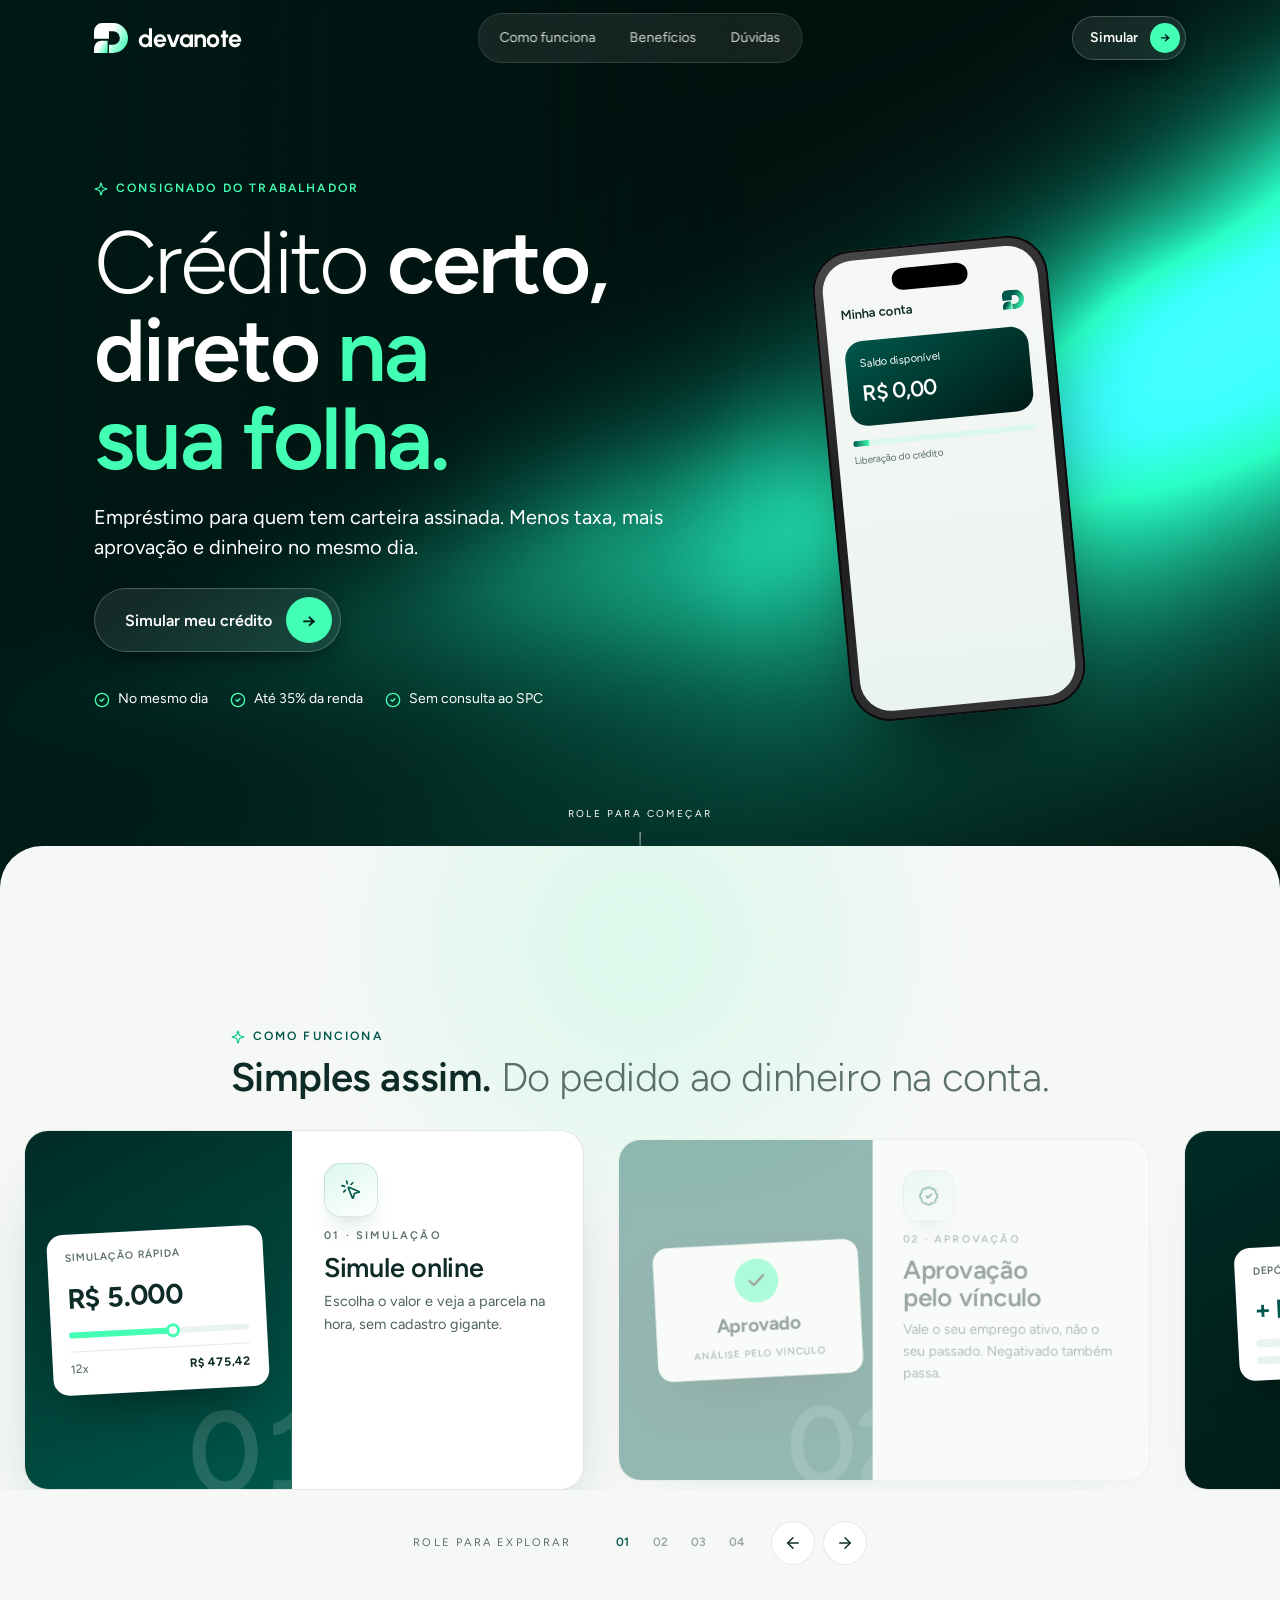
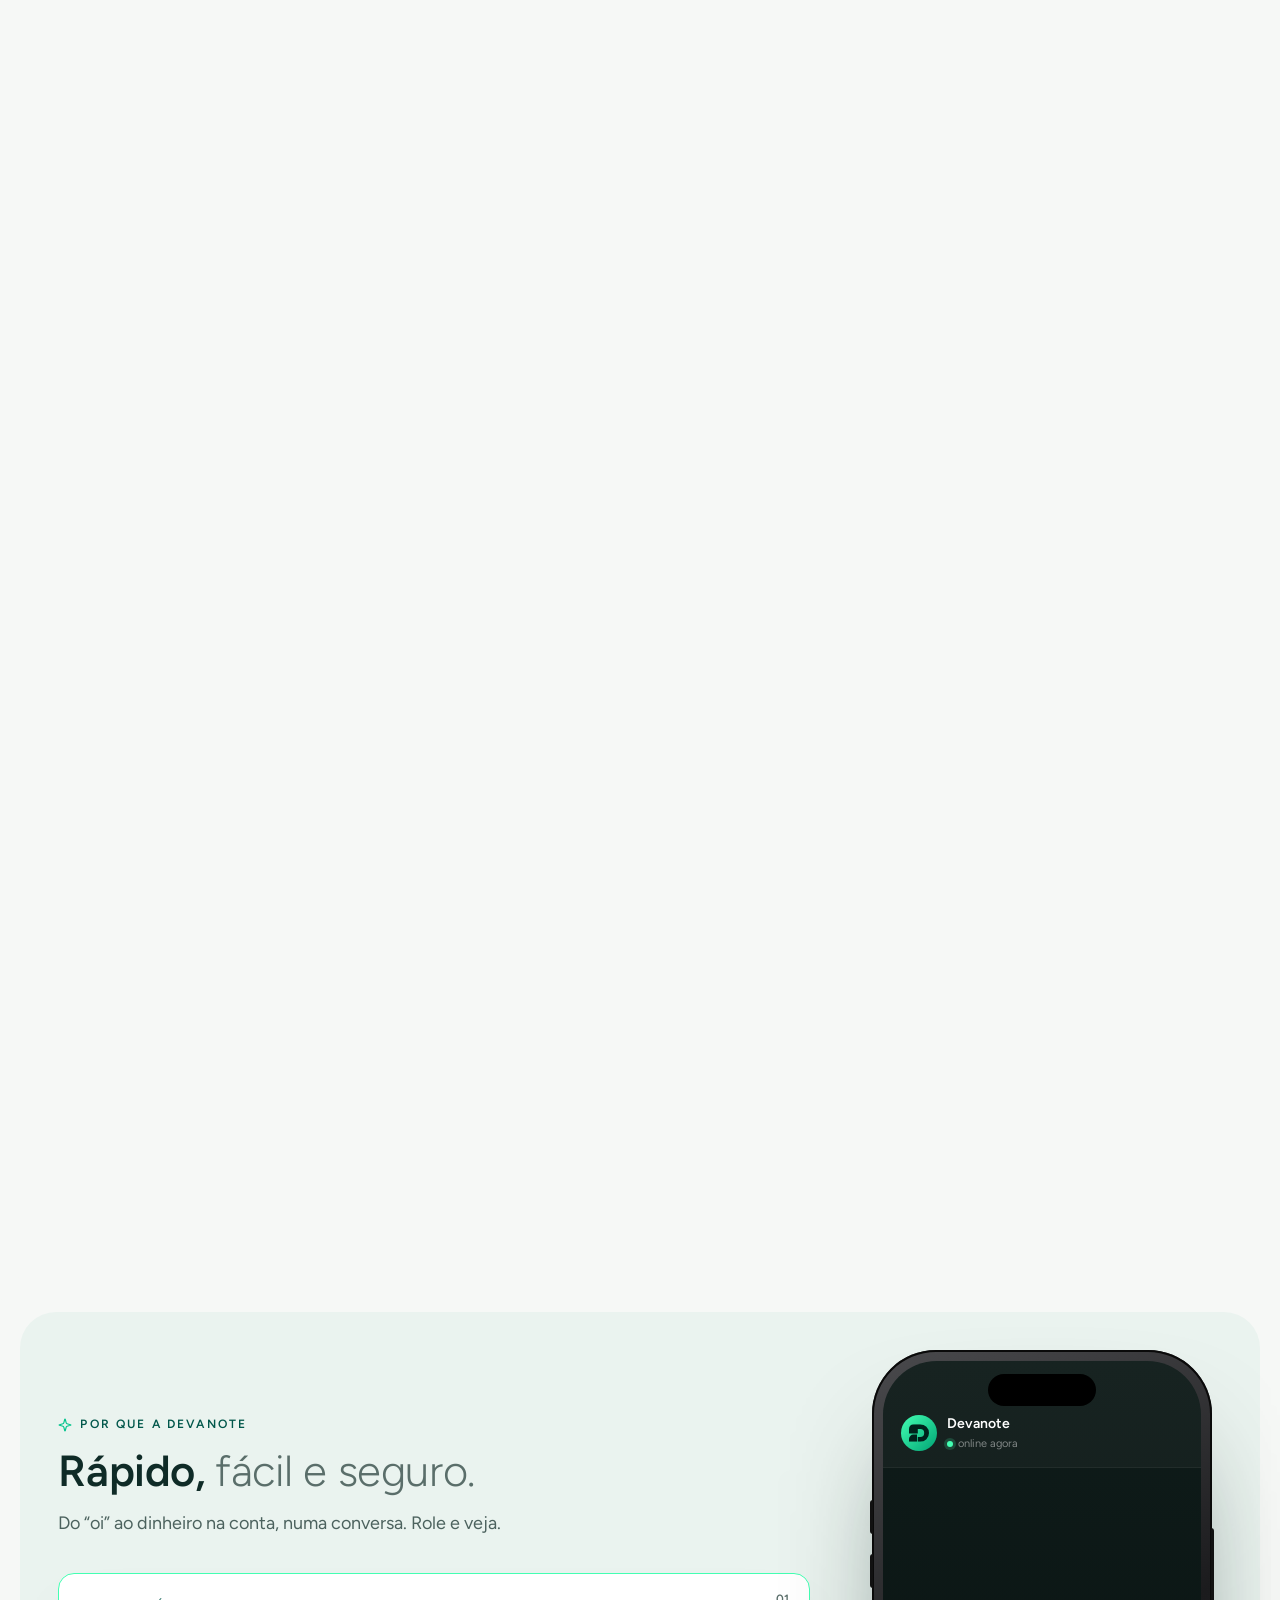
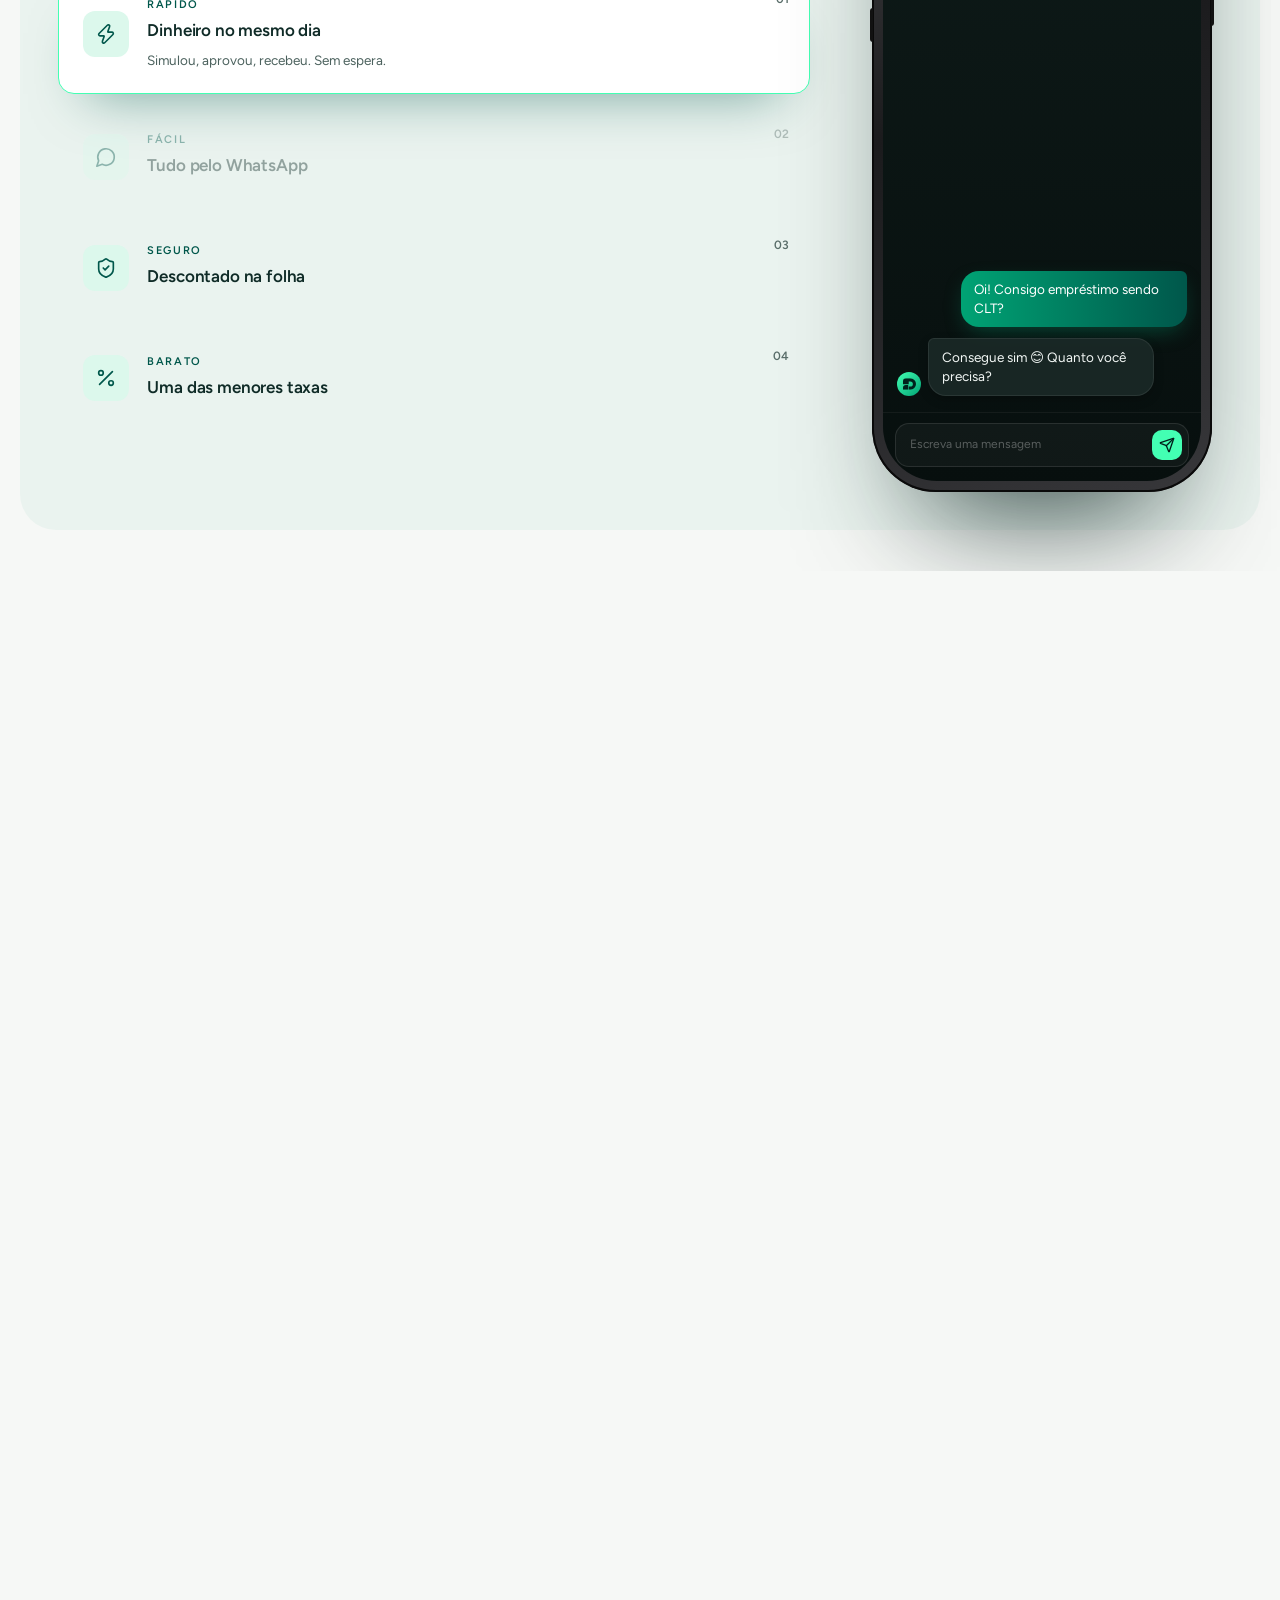
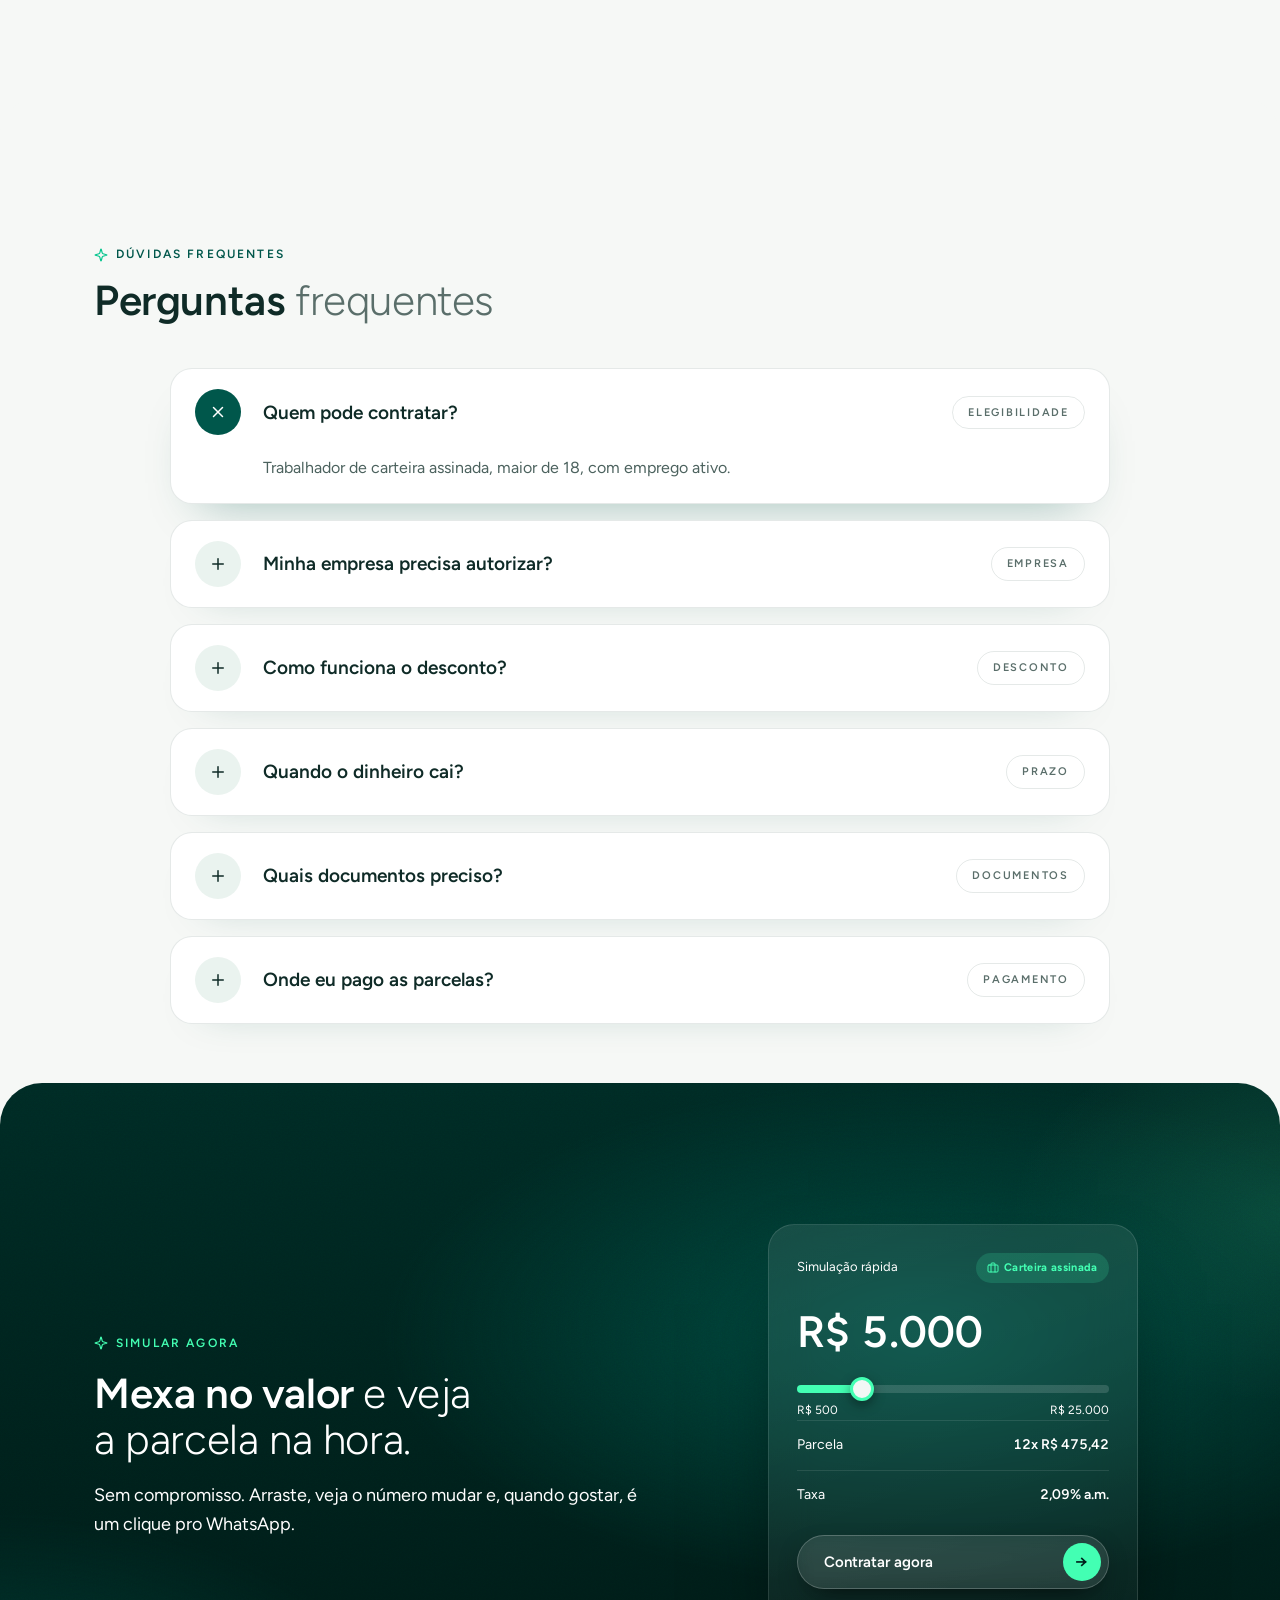
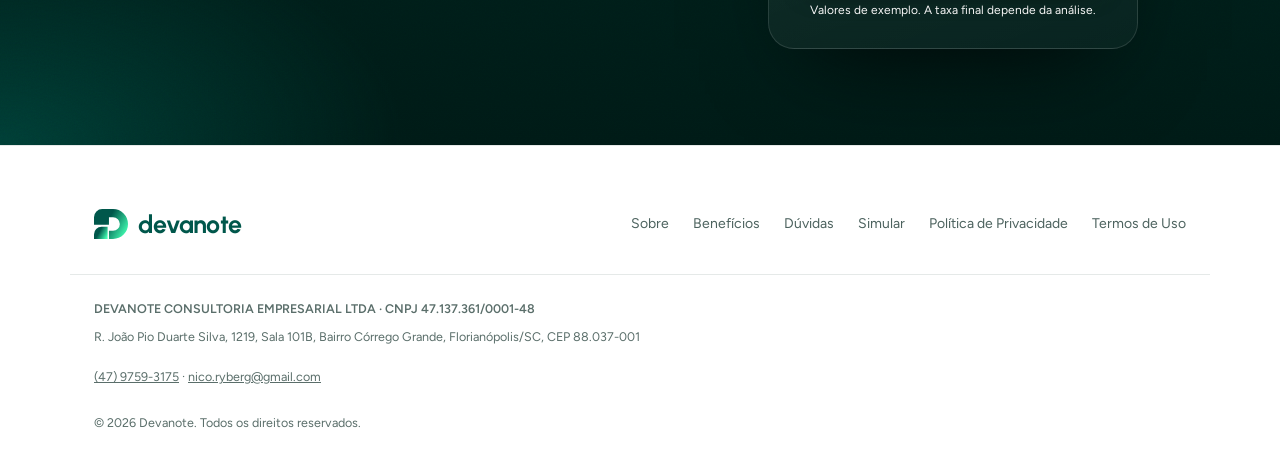
==== commit 89332a83: "Novo estilo da conversa no celular" ====
--- a/index.html
+++ b/index.html
@@ -114,9 +114,9 @@
               <div class="phone" aria-hidden="true">
                 <div class="phone-island"></div>
                 <div class="phone-screen">
-                  <div class="wa-top"><div class="wa-avatar"><svg viewBox="0 0 100 88" aria-hidden="true"><use href="#dv-mark"/></svg></div><div class="wa-id"><strong>Devanote</strong><span>online</span></div></div>
+                  <div class="wa-top"><div class="wa-avatar"><svg viewBox="0 0 100 88" aria-hidden="true"><use href="#dv-mark"/></svg></div><div class="wa-id"><strong>Devanote</strong><span><i class="wa-on"></i>online agora</span></div></div>
                   <div class="wa-chat" data-chat></div>
-                  <div class="wa-bar"><span>Mensagem</span></div>
+                  <div class="wa-bar"><div class="wa-input"><span>Escreva uma mensagem</span><i class="wa-send"><svg xmlns="http://www.w3.org/2000/svg" width="16" height="16" viewBox="0 0 24 24" fill="none" stroke="currentColor" stroke-width="2" stroke-linecap="round" stroke-linejoin="round" aria-hidden="true"><path d="M14.536 21.686a.5.5 0 0 0 .937-.024l6.5-19a.496.496 0 0 0-.635-.635l-19 6.5a.5.5 0 0 0-.024.937l7.93 3.18a2 2 0 0 1 1.112 1.11z"/><path d="m21.854 2.147-10.94 10.939"/></svg></i></div></div>
                 </div>
               </div>
             </div>
@@ -272,9 +272,10 @@
     if (n === mostrados) return;
     if (n < mostrados) { chat.innerHTML = ""; mostrados = 0; }
     if (mostrados < 0) mostrados = 0;
-    chat.querySelector(".wa-typing")?.remove();
-    for (let i = mostrados; i < n; i++) { const m = document.createElement("div"); m.className = "wa-msg " + MSGS[i][0]; m.textContent = MSGS[i][1]; chat.appendChild(m); }
-    if (n < MSGS.length) { const t = document.createElement("div"); t.className = "wa-msg them wa-typing"; t.innerHTML = "<span></span><span></span><span></span>"; chat.appendChild(t); }
+    const linha = (quem, el) => { const r = document.createElement("div"); r.className = "wa-row " + quem; if (quem === "them") r.innerHTML = '<span class="wa-av"><svg viewBox="0 0 100 88"><use href="#dv-mark"/></svg></span>'; r.appendChild(el); chat.appendChild(r); return r; };
+    chat.querySelector(".wa-row.digitando")?.remove();
+    for (let i = mostrados; i < n; i++) { const m = document.createElement("div"); m.className = "wa-msg " + MSGS[i][0]; m.textContent = MSGS[i][1]; linha(MSGS[i][0], m); }
+    if (n < MSGS.length && MSGS[n][0] === "them") { const t = document.createElement("div"); t.className = "wa-msg them wa-typing"; t.innerHTML = "<span></span><span></span><span></span>"; linha("them", t).classList.add("digitando"); }
     mostrados = n;
     chat.scrollTop = chat.scrollHeight;
   };
--- a/site.css
+++ b/site.css
@@ -3,7 +3,7 @@
   Azul #00574b · Laranja #43ffb3 · Bege #cfe2dc · Grafite #1F1F1F
   Fonte Figtree · Logo Urbanist
 */
-:root{--grao:url("data:image/svg+xml,%3Csvg xmlns='http://www.w3.org/2000/svg' width='140' height='140'%3E%3Cfilter id='n'%3E%3CfeTurbulence type='fractalNoise' baseFrequency='0.85' numOctaves='2' stitchTiles='stitch'/%3E%3C/filter%3E%3Crect width='100%25' height='100%25' filter='url(%23n)'/%3E%3C/svg%3E");--bg:#f6f8f6;--surface:#fff;--surface-2:#eaf3ef;--ink:#0f2b27;--ink-soft:#4c625e;--muted:#5a6e6a;--teal:#43ffb3;--teal-deep:#00c48c;--teal-ink:#00574b;--teal-tint:#dcf8ec;--on-teal:#1f1f1f;--bg-dark:#00211c;--ink-on-dark:#e6f5ef;--ink-on-dark-soft:#9db0ab;--focus:#43ffb3;--line:#4c625e24;--line-on-dark:#ffffff1a;--cream:#eaf3ef;--cream-2:#dcf8ec;--cream-line:#4c625e29;--deep:#001a16;--navy:#00574b;--r-sm:12px;--r-md:16px;--r-lg:22px;--shadow:0 26px 64px -30px #00574b66;--shadow-dark:0 40px 90px -40px #000c;--container:1140px;--ease:cubic-bezier(.16,.7,.2,1);--font:"Figtree",ui-sans-serif,system-ui,sans-serif}
+:root{--grao:url("data:image/svg+xml,%3Csvg xmlns='http://www.w3.org/2000/svg' width='140' height='140'%3E%3Cfilter id='n'%3E%3CfeTurbulence type='fractalNoise' baseFrequency='0.85' numOctaves='2' stitchTiles='stitch'/%3E%3C/filter%3E%3Crect width='100%25' height='100%25' filter='url(%23n)'/%3E%3C/svg%3E");--bg:#f6f8f6;--surface:#fff;--surface-2:#eaf3ef;--ink:#0f2b27;--ink-soft:#4c625e;--muted:#5a6e6a;--teal:#43ffb3;--teal-deep:#00c48c;--teal-ink:#00574b;--teal-tint:#dcf8ec;--on-teal:#1f1f1f;--bg-dark:#00211c;--ink-on-dark:#fff;--ink-on-dark-soft:#fff;--focus:#43ffb3;--line:#4c625e24;--line-on-dark:#ffffff1a;--cream:#eaf3ef;--cream-2:#dcf8ec;--cream-line:#4c625e29;--deep:#001a16;--navy:#00574b;--r-sm:12px;--r-md:16px;--r-lg:22px;--shadow:0 26px 64px -30px #00574b66;--shadow-dark:0 40px 90px -40px #000c;--container:1140px;--ease:cubic-bezier(.16,.7,.2,1);--font:"Figtree",ui-sans-serif,system-ui,sans-serif}
 *,*::before,*::after{box-sizing:border-box;margin:0;padding:0}
 html{scroll-behavior:smooth;-webkit-text-size-adjust:100%;overflow-x:clip}
 body{background-color:var(--bg);color:var(--ink);font-family:var(--font);-webkit-font-smoothing:antialiased;background-image:repeating-linear-gradient(90deg,#4c625e0a 0 1px,#0000 1px 88px);background-attachment:fixed;line-height:1.6}
@@ -88,12 +88,12 @@
 .vhero-title{letter-spacing:-.03em;color:#fff;font-size:clamp(44px,7vw,88px);font-weight:600;line-height:1}
 .vhero-title .t-thin{color:#fff;font-weight:300}
 .vhero-title .t-lar{color:#43ffb3}
-.vhero-sub{color:#ffffffd1;max-width:44ch;font-size:clamp(17px,2vw,20px);line-height:1.5}
+.vhero-sub{color:#fff;max-width:44ch;font-size:clamp(17px,2vw,20px);line-height:1.5}
 .vhero-actions{margin-top:6px}
 .vhero-trust{flex-wrap:wrap;gap:22px;margin:16px 0 0;padding:0;list-style:none;display:flex}
-.vhero-trust li{color:#ffffffe6;align-items:center;gap:8px;font-size:14px;display:inline-flex}
+.vhero-trust li{color:#fff;align-items:center;gap:8px;font-size:14px;display:inline-flex}
 .vhero-trust svg{color:var(--teal)}
-.vhero-cue{z-index:3;color:#ffffffb3;letter-spacing:.24em;text-transform:uppercase;flex-direction:column;align-items:center;gap:10px;font-size:10px;display:flex;position:absolute;bottom:30px;left:50%;transform:translate(-50%)}
+.vhero-cue{z-index:3;color:#fff;letter-spacing:.24em;text-transform:uppercase;flex-direction:column;align-items:center;gap:10px;font-size:10px;display:flex;position:absolute;bottom:30px;left:50%;transform:translate(-50%)}
 .vhero-cue-line{transform-origin:top;background:linear-gradient(#fffc,#0000);width:1px;height:38px;animation:1.8s ease-in-out infinite cue}
 @keyframes cue{0%,to{opacity:.4;transform:scaleY(.5)}50%{opacity:1;transform:scaleY(1)}}
 
@@ -108,7 +108,7 @@
 .tela-topo b{font-weight:600;font-size:13px}
 .tela-topo svg{width:22px;height:20px;--mk:url(#dvCor)}
 .tela-saldo{border-radius:18px;padding:14px;background:linear-gradient(150deg,#00574b,#001a16);color:#fff}
-.tela-saldo small{display:block;color:#9db0ab;font-size:11px}
+.tela-saldo small{display:block;color:#fff;font-size:11px}
 .tela-saldo strong{display:block;margin-top:4px;font-size:22px;font-weight:600;letter-spacing:-.02em;font-variant-numeric:tabular-nums;white-space:nowrap}
 .tela-barra{height:6px;border-radius:999px;background:#dcf8ec;margin-top:14px;overflow:hidden}
 .tela-barra span{display:block;height:100%;width:calc(var(--p) * 100%);background:linear-gradient(90deg,#00574b,#43ffb3)}
@@ -201,23 +201,34 @@
 .phone::after{content:"";background:#111;border-radius:0 3px 3px 0;width:3px;height:98px;position:absolute;top:178px;right:-2px}
 .phone-island{z-index:6;background:#000;border-radius:18px;width:108px;height:32px;position:absolute;top:24px;left:50%;transform:translate(-50%)}
 .phone-screen{background:#0b141a;border-radius:54px;flex-direction:column;height:clamp(500px,62vh,600px);display:flex;overflow:hidden}
-.wa-top{background:#1f2c33;align-items:center;gap:10px;padding:52px 18px 14px;display:flex}
-.wa-avatar{background:var(--surface);border-radius:50%;place-items:center;width:36px;height:36px;display:grid}
-.wa-avatar svg{width:22px;height:20px;--mk:url(#dvCor)}
-.wa-id strong{color:#fff;font-size:14px;display:block}
-.wa-id span{color:#9db0ab;font-size:11px}
-.wa-chat{flex-direction:column;flex:1;gap:9px;padding:16px 14px;display:flex;overflow:hidden}
+.phone-screen{background:linear-gradient(#0f1c1a,#070f0e)}
+.wa-top{background:#ffffff08;border-bottom:1px solid #ffffff0d;align-items:center;gap:10px;padding:52px 18px 14px;display:flex}
+.wa-avatar,.wa-av{background:linear-gradient(135deg,#43ffb3,#00a374);border-radius:50%;place-items:center;flex:none;display:grid}
+.wa-avatar{width:36px;height:36px}
+.wa-avatar svg{width:20px;height:18px;--mk:#00211c}
+.wa-id strong{color:#fff;font-size:14px;font-weight:600;display:block}
+.wa-id span{color:#ffffff73;font-size:11px;display:flex;align-items:center;gap:5px}
+.wa-on{width:6px;height:6px;border-radius:50%;background:#43ffb3;box-shadow:0 0 0 3px #43ffb32e}
+.wa-chat{flex-direction:column;flex:1;gap:10px;padding:16px 14px;display:flex;overflow:hidden}
 .wa-chat>:first-child{margin-top:auto}
-.wa-msg{max-width:80%;animation:msgIn .32s var(--ease);border-radius:13px;padding:9px 12px;font-size:14px;line-height:1.38}
-.wa-msg.me{color:#f2f7f5;background:#0b7d69;border-bottom-right-radius:4px;align-self:flex-end}
-.wa-msg.them{color:#dce5e1;background:#202c33;border-bottom-left-radius:4px;align-self:flex-start}
-@keyframes msgIn{0%{opacity:0;transform:translateY(16px) scale(.96)}to{opacity:1;transform:none}}
-.wa-typing{align-items:center;gap:4px;padding:12px;display:inline-flex}
-.wa-typing span{background:#9db0ab;border-radius:50%;width:6px;height:6px;animation:1s infinite waTyping}
+.wa-row{display:flex;align-items:flex-end;gap:7px;animation:waIn .38s cubic-bezier(.22,1,.36,1) both}
+.wa-row.me{justify-content:flex-end;--dx:20px}
+.wa-row.them{--dx:-20px}
+.wa-av{width:24px;height:24px}
+.wa-av svg{width:13px;height:12px;--mk:#00211c}
+.wa-msg{max-width:78%;border-radius:18px;padding:9px 13px;font-size:13.5px;line-height:1.42}
+.wa-msg.me{color:#fff;background:linear-gradient(90deg,#00a374,#00574b);border-top-right-radius:6px;box-shadow:0 8px 22px -6px #00a37466}
+.wa-msg.them{color:#f2f7f5;background:#1b2a27e6;border:1px solid #ffffff14;border-top-left-radius:6px;box-shadow:0 4px 12px -2px #0000004d;-webkit-backdrop-filter:blur(6px);backdrop-filter:blur(6px)}
+@keyframes waIn{0%{opacity:0;transform:translate(var(--dx),12px) scale(.96)}to{opacity:1;transform:none}}
+.wa-typing{display:inline-flex;align-items:center;gap:4px;padding:12px 14px}
+.wa-typing span{background:#ffffff99;border-radius:50%;width:7px;height:7px;animation:.8s ease-in-out infinite waTyping}
 .wa-typing span:nth-child(2){animation-delay:.15s}
 .wa-typing span:nth-child(3){animation-delay:.3s}
-@keyframes waTyping{0%,60%,to{opacity:.3;transform:translateY(0)}30%{opacity:1;transform:translateY(-3px)}}
-.wa-bar{color:#8a9e99;background:#1f2c33;padding:11px 14px;font-size:12px}
+@keyframes waTyping{0%,to{opacity:.4;transform:translateY(0)}50%{opacity:1;transform:translateY(-4px)}}
+.wa-bar{border-top:1px solid #ffffff0d;padding:10px 12px 14px}
+.wa-input{display:flex;align-items:center;gap:8px;border:1px solid #ffffff1a;background:#ffffff0a;border-radius:14px;padding:6px 6px 6px 14px;color:#ffffff4d;font-size:12px}
+.wa-input span{flex:1}
+.wa-send{display:grid;place-items:center;width:30px;height:30px;border-radius:10px;background:#43ffb3;color:#00211c;font-style:normal}
 
 /* Dúvidas */
 .faq{z-index:4;background:var(--bg);border-radius:42px 42px 0 0;margin-top:-5vh;padding:calc(104px + 5vh) 0 104px;position:relative}
@@ -245,24 +256,24 @@
 .cursor-aura{pointer-events:none;opacity:0;z-index:0;filter:blur(24px);will-change:transform,opacity;background:radial-gradient(circle,#43ffb329,#0000 62%);border-radius:50%;width:620px;height:620px;transition:opacity .4s;position:absolute;top:0;left:0}
 .simular-grid{grid-template-columns:1fr .82fr;align-items:center;gap:56px;display:grid;position:relative}
 .simular-copy{flex-direction:column;gap:18px;display:flex}
-.simular-copy h2{color:#f2f7f5;font-size:clamp(28px,3.6vw,42px);line-height:1.1}
-.simular-copy .t-thin{color:#ffffff85}
-.simular-lead{color:#c4dbd4;max-width:48ch;font-size:18px;line-height:1.62}
+.simular-copy h2{color:#fff;font-size:clamp(28px,3.6vw,42px);line-height:1.1}
+.simular-copy .t-thin{color:#fff}
+.simular-lead{color:#fff;max-width:48ch;font-size:18px;line-height:1.62}
 .simwrap{place-items:center;display:grid;position:relative}
 .simcard{-webkit-backdrop-filter:blur(20px);backdrop-filter:blur(20px);width:min(370px,100%);box-shadow:var(--shadow-dark);background:linear-gradient(160deg,#ffffff17,#ffffff08);border:1px solid #ffffff1f;border-radius:26px;padding:28px;position:relative}
-.sim-ct{color:#b3cfc8;justify-content:space-between;align-items:center;font-size:13px;display:flex;gap:10px}
+.sim-ct{color:#fff;justify-content:space-between;align-items:center;font-size:13px;display:flex;gap:10px}
 .pill{white-space:nowrap;color:var(--teal);letter-spacing:.03em;background:#43ffb329;border-radius:999px;align-items:center;gap:5px;padding:6px 11px;font-size:11px;font-weight:700;display:inline-flex}
-.sim-val{color:#f2f7f5;font-variant-numeric:tabular-nums;margin-top:14px;font-size:44px;font-weight:600}
+.sim-val{color:#fff;font-variant-numeric:tabular-nums;margin-top:14px;font-size:44px;font-weight:600}
 .sim-range{font-size:12px}
-.sim-row{color:#cfe2dc;border-top:1px solid #ffffff1a;justify-content:space-between;padding:13px 0;font-size:14px;display:flex}
-.sim-row b{color:#f2f7f5;font-variant-numeric:tabular-nums;font-weight:600}
+.sim-row{color:#fff;border-top:1px solid #ffffff1a;justify-content:space-between;padding:13px 0;font-size:14px;display:flex}
+.sim-row b{color:#fff;font-variant-numeric:tabular-nums;font-weight:600}
 .sim-cta{margin-top:16px}
 .sim-input{appearance:none;-webkit-appearance:none;background:linear-gradient(90deg,var(--teal) var(--pct,56%),#ffffff24 var(--pct,56%));cursor:pointer;border-radius:99px;width:100%;height:8px;margin:18px 0 8px}
 .sim-input::-webkit-slider-thumb{-webkit-appearance:none;border:3px solid var(--teal);cursor:grab;background:#f2f7f5;border-radius:50%;width:24px;height:24px;transition:transform .15s;box-shadow:0 4px 12px #0006}
 .sim-input::-webkit-slider-thumb:active{cursor:grabbing;transform:scale(1.1)}
 .sim-input::-moz-range-thumb{border:3px solid var(--teal);cursor:grab;background:#f2f7f5;border-radius:50%;width:22px;height:22px}
 .sim-input:focus-visible{outline:2px solid var(--focus);outline-offset:5px}
-.sim-note{color:#ffffff99;text-align:center;margin-top:12px;font-size:12px}
+.sim-note{color:#fff;text-align:center;margin-top:12px;font-size:12px}
 
 /* Rodapé */
 .site-footer{background:var(--surface);border-top:1px solid var(--line);padding:56px 0 40px;position:relative;z-index:6}
@@ -285,7 +296,7 @@
 .sticky-cta-inner{background:var(--deep);color:#fff;padding:12px 16px calc(12px + env(safe-area-inset-bottom));border-top:1px solid #ffffff1a;justify-content:space-between;align-items:center;gap:12px;display:flex}
 .sticky-cta-text{flex-direction:column;line-height:1.2;display:flex}
 .sticky-cta-text strong{font-size:14px}
-.sticky-cta-text span{color:#ffffffb3;font-size:12px}
+.sticky-cta-text span{color:#fff;font-size:12px}
 
 /* Títulos com letras animadas */
 .gs{display:inline}
